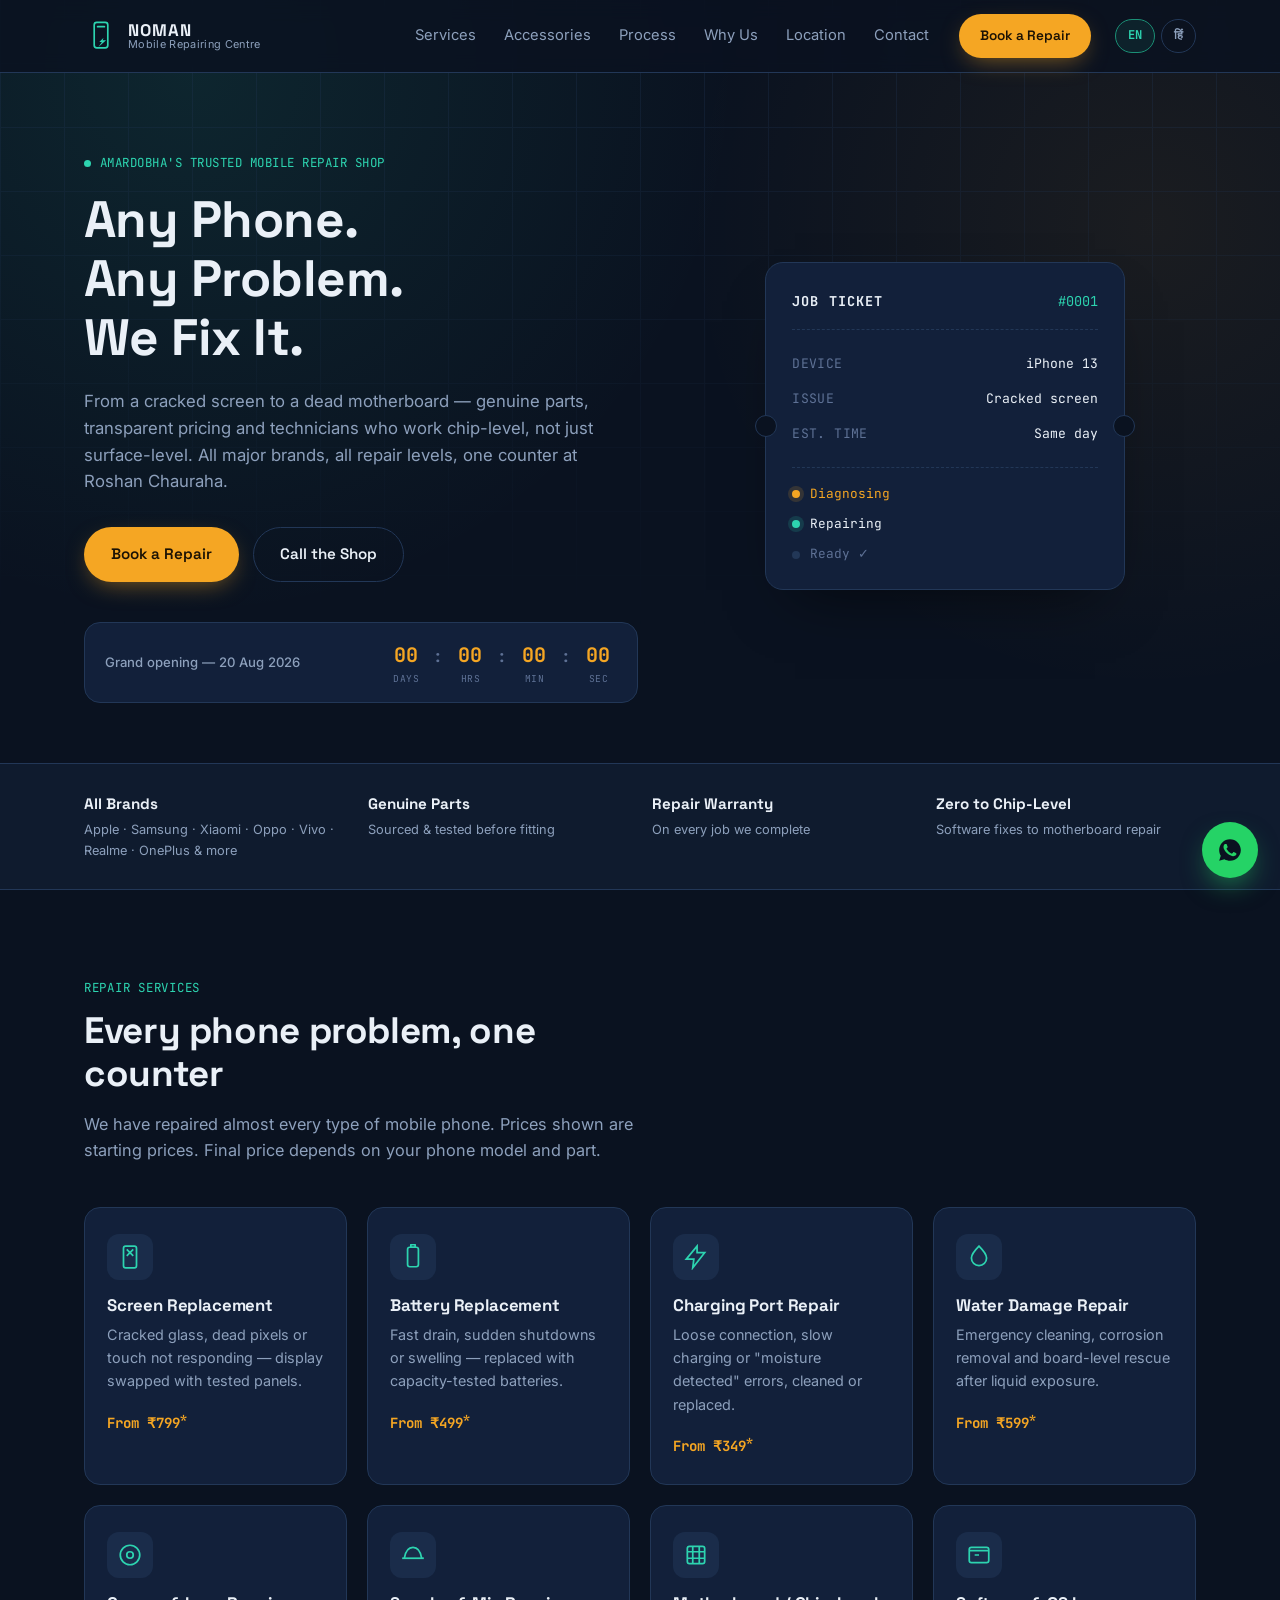
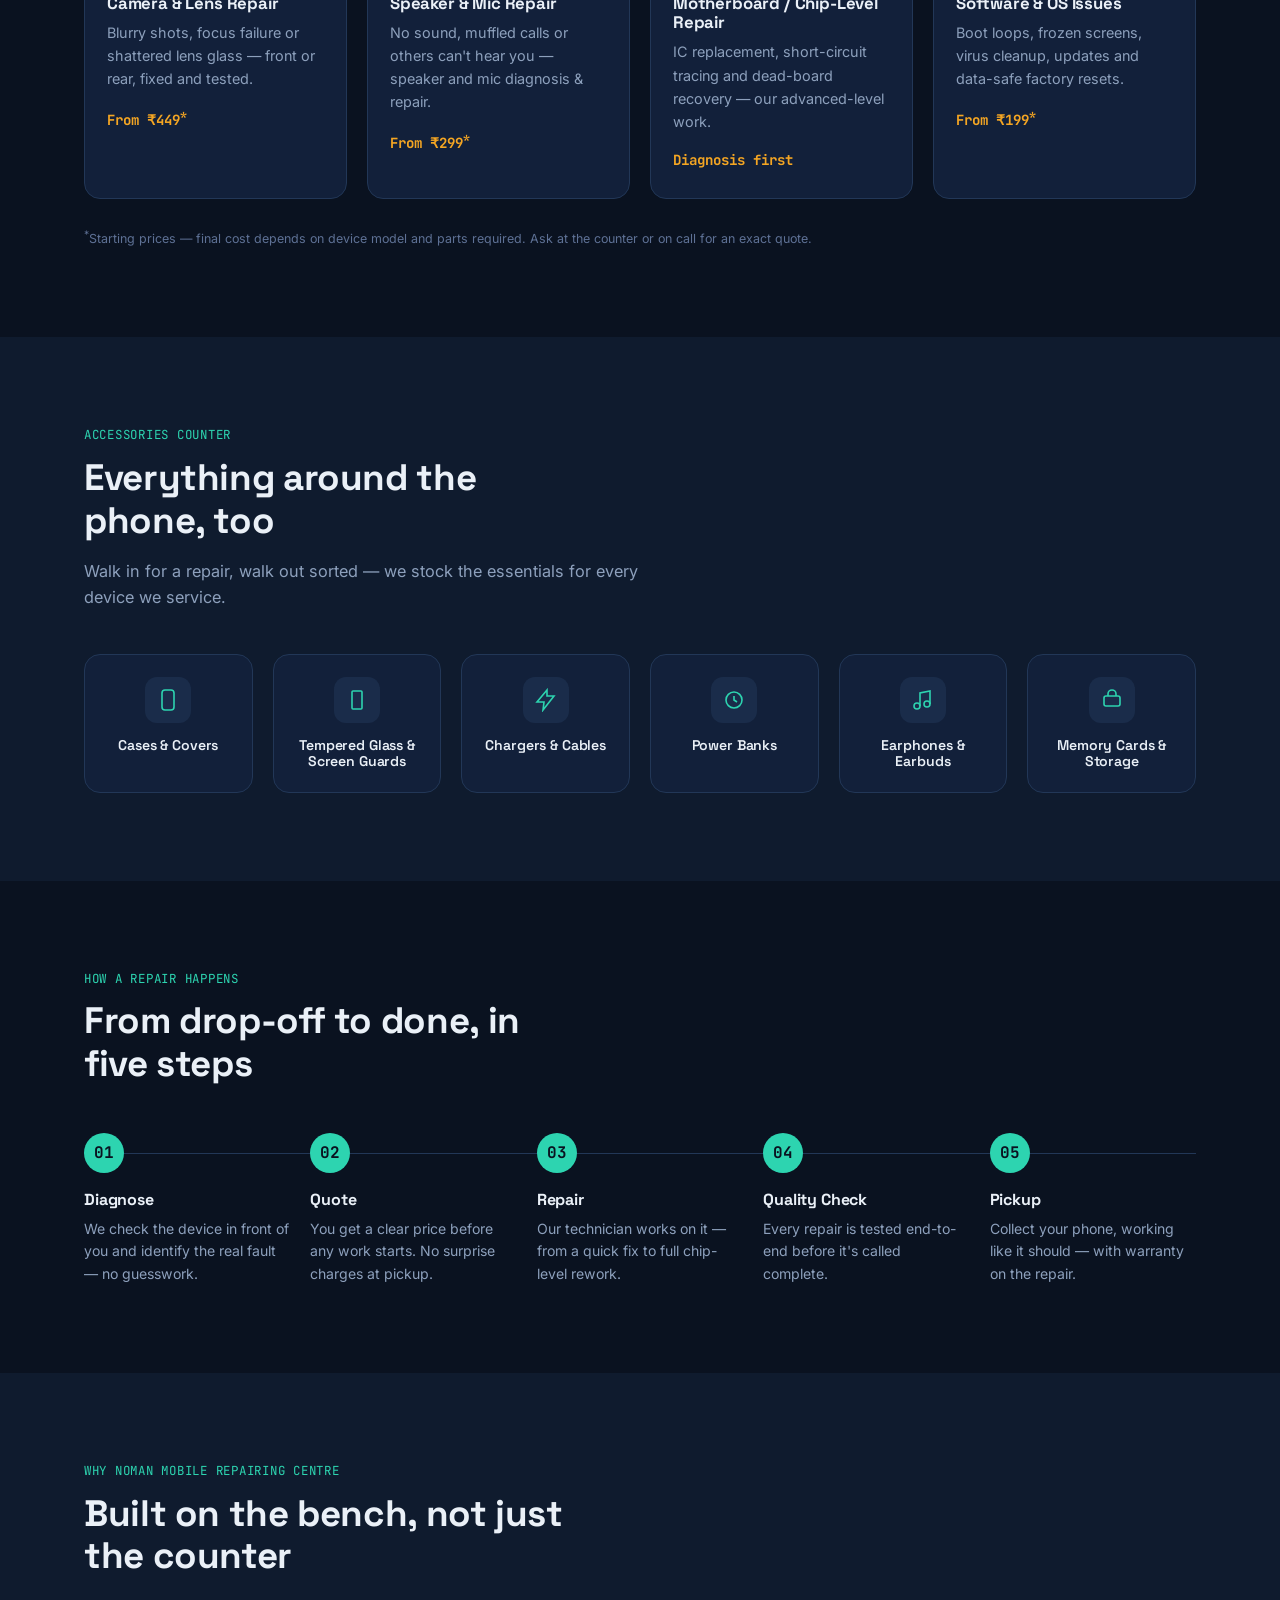
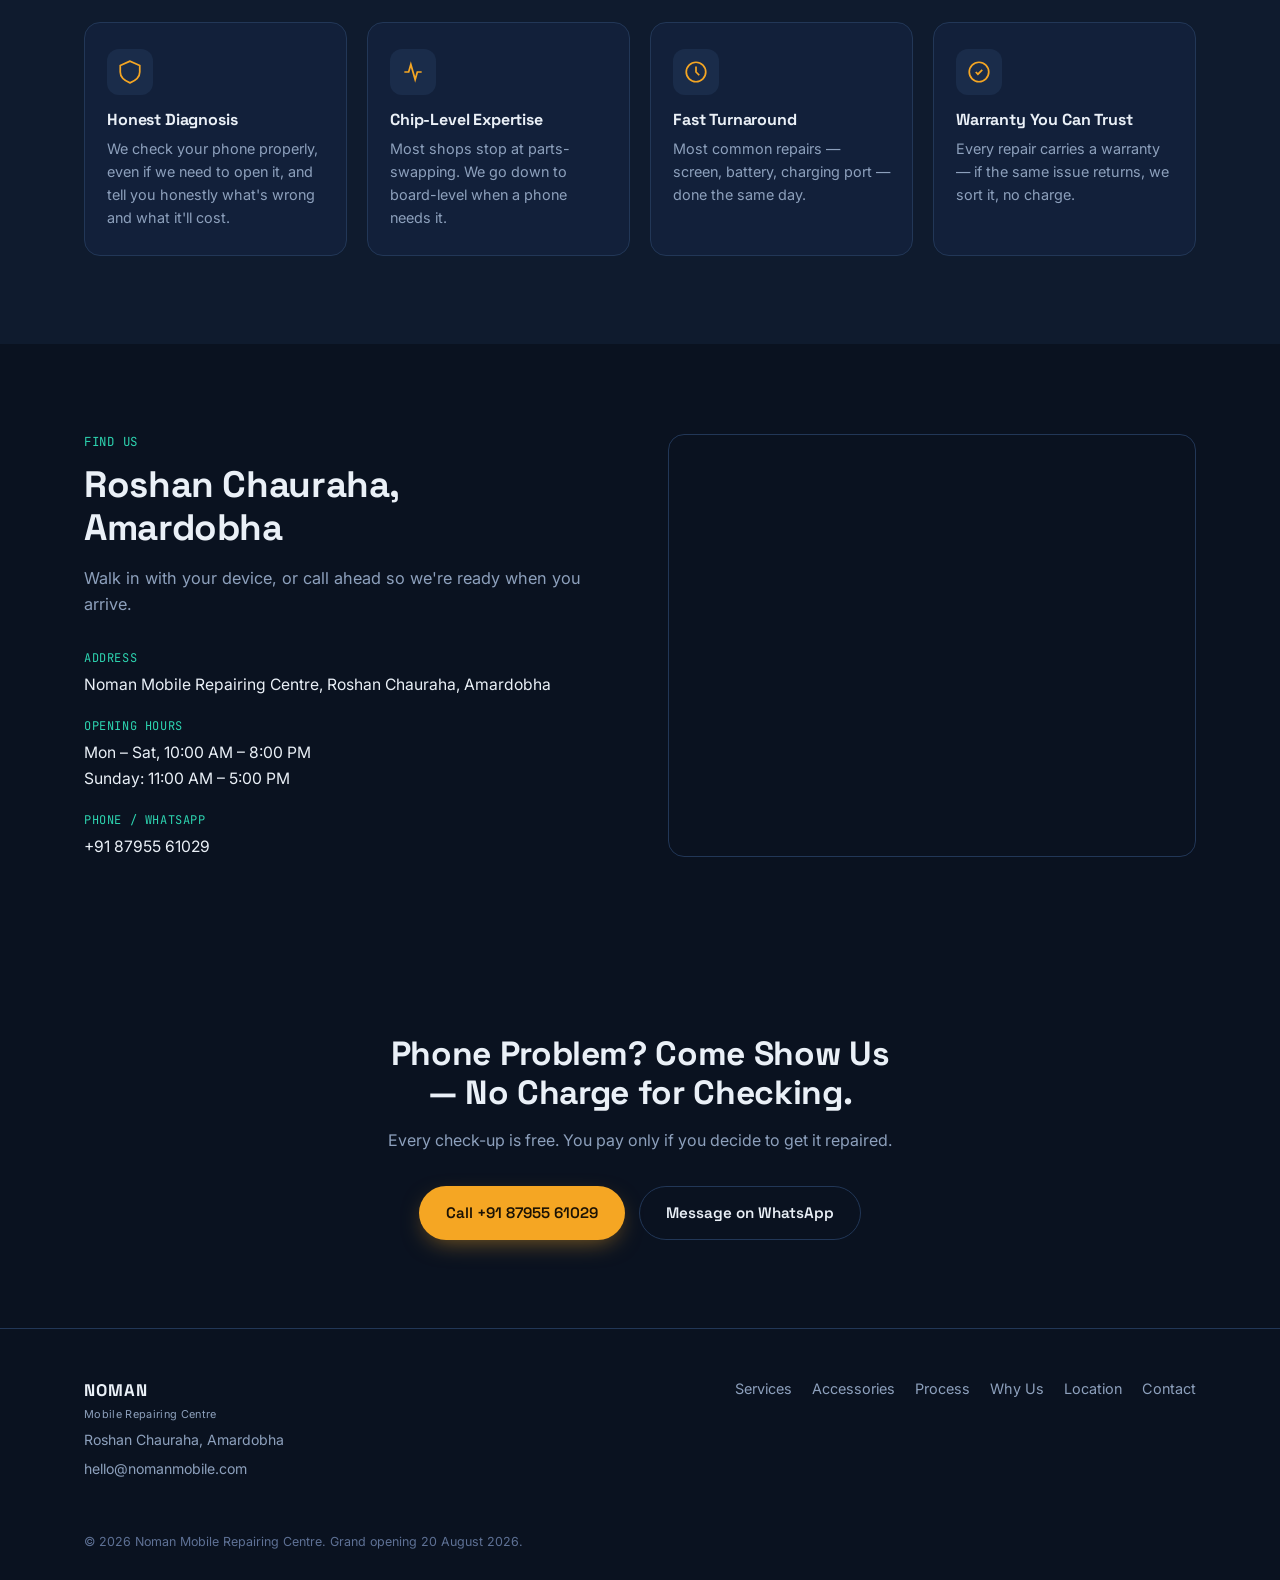
==== index.html @ 5cdd909a "email added" ====
<!DOCTYPE html>
<html lang="en">
<head>
<meta charset="UTF-8">
<meta name="viewport" content="width=device-width, initial-scale=1.0">
<title>Noman Mobile Repairing Centre — Roshan Chauraha, Amardobha</title>
<meta name="description" content="Noman Mobile Repairing Centre — genuine screen, battery, charging port &amp; chip-level phone repair, plus mobile accessories at Roshan Chauraha, Amardobha.">
<link rel="icon" href="data:image/svg+xml,<svg xmlns=%22http://www.w3.org/2000/svg%22 viewBox=%220 0 100 100%22><rect width=%22100%22 height=%22100%22 rx=%2222%22 fill=%22%230A1220%22/><text x=%2250%25%22 y=%2258%25%22 font-size=%2250%22 fill=%22%232DD4B0%22 text-anchor=%22middle%22 font-family=%22monospace%22>N</text></svg>">
<link rel="preconnect" href="https://fonts.googleapis.com">
<link rel="preconnect" href="https://fonts.gstatic.com" crossorigin>
<link href="https://fonts.googleapis.com/css2?family=Space+Grotesk:wght@500;600;700&family=Inter:wght@400;500;600;700&family=JetBrains+Mono:wght@400;500;700&display=swap" rel="stylesheet">
<link rel="stylesheet" href="style.css">
<link rel="alternate" hreflang="en" href="https://www.nomanmobile.com/">
<link rel="alternate" hreflang="hi" href="https://hi.nomanmobile.com/">
</head>
<body>

<!-- decorative circuit background -->
<div class="circuit-bg" aria-hidden="true"></div>

<!-- ============ HEADER ============ -->
<header class="site-header" id="top">
  <div class="wrap header-wrap">
    <a href="#top" class="brand">
      <span class="brand-mark" aria-hidden="true">
        <svg viewBox="0 0 40 40" width="34" height="34">
          <rect x="12" y="4" width="16" height="30" rx="3" fill="none" stroke="currentColor" stroke-width="2"/>
          <line x1="16" y1="9" x2="24" y2="9" stroke="currentColor" stroke-width="2" stroke-linecap="round"/>
          <path d="M23 22 L18 27 L21 27 L17 33 L26 25 L22 25 Z" fill="currentColor"/>
        </svg>
      </span>
      <span class="brand-text">
        <span class="brand-name">NOMAN</span>
        <span class="brand-sub">Mobile Repairing Centre</span>
      </span>
    </a>

    <div class="nav-panel" id="main-nav">
      <nav class="main-nav">
        <a href="#services">Services</a>
        <a href="#accessories">Accessories</a>
        <a href="#process">Process</a>
        <a href="#why-us">Why Us</a>
        <a href="#location">Location</a>
        <a href="#contact">Contact</a>
      </nav>

      <a href="#contact" class="btn btn-primary btn-sm nav-cta">Book a Repair</a>
      <div class="lang-group">
        <a href="https://www.nomanmobile.com/" class="lang-chip is-current" aria-label="View in English">EN</a>
        <a href="https://hi.nomanmobile.com/" class="lang-chip" aria-label="हिन्दी में देखें">हिं</a>
      </div>
    </div>

    <button class="menu-toggle" id="menuToggle" aria-label="Toggle menu" aria-expanded="false" aria-controls="main-nav">
      <span></span><span></span><span></span>
    </button>
  </div>
</header>

<main>
  <!-- ============ HERO ============ -->
  <section class="hero">
    <div class="wrap hero-wrap">
      <div class="hero-copy">
        <p class="eyebrow"><span class="dot-pulse" aria-hidden="true"></span>Amardobha's Trusted Mobile Repair Shop</p>
        <h1>Any Phone.<br>  Any Problem.<br> We Fix It.</h1>
        <p class="hero-sub">From a cracked screen to a dead motherboard — genuine parts, transparent pricing and technicians who work chip-level, not just surface-level. All major brands, all repair levels, one counter at Roshan Chauraha.</p>

        <div class="hero-actions">
          <a href="#contact" class="btn btn-primary">Book a Repair</a>
          <a href="tel:+910000000000" class="btn btn-outline">Call the Shop</a>
        </div>

        <div class="opening-strip" aria-label="Grand opening countdown">
          <span class="opening-label">Grand opening — 20 Aug 2026</span>
          <div class="countdown" id="countdown">
            <div class="cd-unit"><span class="cd-num" id="cd-days">00</span><span class="cd-label">days</span></div>
            <div class="cd-sep">:</div>
            <div class="cd-unit"><span class="cd-num" id="cd-hours">00</span><span class="cd-label">hrs</span></div>
            <div class="cd-sep">:</div>
            <div class="cd-unit"><span class="cd-num" id="cd-mins">00</span><span class="cd-label">min</span></div>
            <div class="cd-sep">:</div>
            <div class="cd-unit"><span class="cd-num" id="cd-secs">00</span><span class="cd-label">sec</span></div>
          </div>
        </div>
      </div>

      <div class="hero-visual">
        <div class="ticket" id="ticket">
          <div class="ticket-hole ticket-hole--l" aria-hidden="true"></div>
          <div class="ticket-hole ticket-hole--r" aria-hidden="true"></div>
          <div class="ticket-top">
            <span class="ticket-title">JOB TICKET</span>
            <span class="ticket-id">#0001</span>
          </div>
          <div class="ticket-rule" aria-hidden="true"></div>
          <div class="ticket-row">
            <span class="ticket-key">DEVICE</span>
            <span class="ticket-val" id="ticket-device">iPhone 13</span>
          </div>
          <div class="ticket-row">
            <span class="ticket-key">ISSUE</span>
            <span class="ticket-val" id="ticket-issue">Cracked screen</span>
          </div>
          <div class="ticket-row">
            <span class="ticket-key">EST. TIME</span>
            <span class="ticket-val">Same day</span>
          </div>
          <div class="ticket-rule" aria-hidden="true"></div>
          <div class="ticket-status" id="ticket-status">
            <div class="status-step is-active" data-step="0"><span class="status-dot"></span>Diagnosing</div>
            <div class="status-step" data-step="1"><span class="status-dot"></span>Repairing</div>
            <div class="status-step" data-step="2"><span class="status-dot"></span>Ready ✓</div>
          </div>
        </div>
      </div>
    </div>
  </section>

  <!-- ============ TRUST STRIP ============ -->
  <section class="trust-strip">
    <div class="wrap trust-wrap">
      <div class="trust-item"><strong>All Brands</strong><span>Apple · Samsung · Xiaomi · Oppo · Vivo · Realme · OnePlus &amp; more</span></div>
      <div class="trust-item"><strong>Genuine Parts</strong><span>Sourced &amp; tested before fitting</span></div>
      <div class="trust-item"><strong>Repair Warranty</strong><span>On every job we complete</span></div>
      <div class="trust-item"><strong>Zero to Chip-Level</strong><span>Software fixes to motherboard repair</span></div>
    </div>
  </section>

  <!-- ============ SERVICES ============ -->
  <section class="section" id="services">
    <div class="wrap">
      <p class="section-eyebrow">Repair services</p>
      <h2 class="section-title">Every phone problem, one counter</h2>
      <p class="section-lead">We have repaired almost every type of mobile phone. Prices shown are starting prices. Final price depends on your phone model and part.</p>

      <div class="grid services-grid">

        <article class="card service-card">
          <div class="card-icon" aria-hidden="true">
            <svg viewBox="0 0 24 24" width="26" height="26" fill="none" stroke="currentColor" stroke-width="1.6"><rect x="6" y="2" width="12" height="20" rx="2"/><path d="M9 5l6 6M9 11l6-6"/></svg>
          </div>
          <h3>Screen Replacement</h3>
          <p>Cracked glass, dead pixels or touch not responding — display swapped with tested panels.</p>
          <span class="price">From ₹799<sup>*</sup></span>
        </article>

        <article class="card service-card">
          <div class="card-icon" aria-hidden="true">
            <svg viewBox="0 0 24 24" width="26" height="26" fill="none" stroke="currentColor" stroke-width="1.6"><rect x="7" y="3" width="10" height="18" rx="2"/><rect x="10" y="0.5" width="4" height="2.5" rx="0.5"/></svg>
          </div>
          <h3>Battery Replacement</h3>
          <p>Fast drain, sudden shutdowns or swelling — replaced with capacity-tested batteries.</p>
          <span class="price">From ₹499<sup>*</sup></span>
        </article>

        <article class="card service-card">
          <div class="card-icon" aria-hidden="true">
            <svg viewBox="0 0 24 24" width="26" height="26" fill="none" stroke="currentColor" stroke-width="1.6"><path d="M13 2 3 14h7l-1 8 11-14h-7z"/></svg>
          </div>
          <h3>Charging Port Repair</h3>
          <p>Loose connection, slow charging or "moisture detected" errors, cleaned or replaced.</p>
          <span class="price">From ₹349<sup>*</sup></span>
        </article>

        <article class="card service-card">
          <div class="card-icon" aria-hidden="true">
            <svg viewBox="0 0 24 24" width="26" height="26" fill="none" stroke="currentColor" stroke-width="1.6"><path d="M12 2c-4 4-7 7.5-7 11a7 7 0 0 0 14 0c0-3.5-3-7-7-11z"/></svg>
          </div>
          <h3>Water Damage Repair</h3>
          <p>Emergency cleaning, corrosion removal and board-level rescue after liquid exposure.</p>
          <span class="price">From ₹599<sup>*</sup></span>
        </article>

        <article class="card service-card">
          <div class="card-icon" aria-hidden="true">
            <svg viewBox="0 0 24 24" width="26" height="26" fill="none" stroke="currentColor" stroke-width="1.6"><circle cx="12" cy="12" r="9"/><circle cx="12" cy="12" r="3"/></svg>
          </div>
          <h3>Camera &amp; Lens Repair</h3>
          <p>Blurry shots, focus failure or shattered lens glass — front or rear, fixed and tested.</p>
          <span class="price">From ₹449<sup>*</sup></span>
        </article>

        <article class="card service-card">
          <div class="card-icon" aria-hidden="true">
            <svg viewBox="0 0 24 24" width="26" height="26" fill="none" stroke="currentColor" stroke-width="1.6"><path d="M4 15c1-6 3-10 8-10s7 4 8 10"/><path d="M2 15h20"/></svg>
          </div>
          <h3>Speaker &amp; Mic Repair</h3>
          <p>No sound, muffled calls or others can't hear you — speaker and mic diagnosis &amp; repair.</p>
          <span class="price">From ₹299<sup>*</sup></span>
        </article>

        <article class="card service-card">
          <div class="card-icon" aria-hidden="true">
            <svg viewBox="0 0 24 24" width="26" height="26" fill="none" stroke="currentColor" stroke-width="1.6"><rect x="4" y="4" width="16" height="16" rx="2"/><path d="M9 4v16M15 4v16M4 9h16M4 15h16"/></svg>
          </div>
          <h3>Motherboard / Chip-Level Repair</h3>
          <p>IC replacement, short-circuit tracing and dead-board recovery — our advanced-level work.</p>
          <span class="price">Diagnosis first</span>
        </article>

        <article class="card service-card">
          <div class="card-icon" aria-hidden="true">
            <svg viewBox="0 0 24 24" width="26" height="26" fill="none" stroke="currentColor" stroke-width="1.6"><rect x="3" y="5" width="18" height="14" rx="2"/><path d="M3 8h18M8 12h4"/></svg>
          </div>
          <h3>Software &amp; OS Issues</h3>
          <p>Boot loops, frozen screens, virus cleanup, updates and data-safe factory resets.</p>
          <span class="price">From ₹199<sup>*</sup></span>
        </article>

      </div>
      <p class="fine-print"><sup>*</sup>Starting prices — final cost depends on device model and parts required. Ask at the counter or on call for an exact quote.</p>
    </div>
  </section>

  <!-- ============ ACCESSORIES ============ -->
  <section class="section section-alt" id="accessories">
    <div class="wrap">
      <p class="section-eyebrow">Accessories counter</p>
      <h2 class="section-title">Everything around the phone, too</h2>
      <p class="section-lead">Walk in for a repair, walk out sorted — we stock the essentials for every device we service.</p>

      <div class="grid accessories-grid">
        <article class="acc-card">
          <div class="card-icon" aria-hidden="true"><svg viewBox="0 0 24 24" width="24" height="24" fill="none" stroke="currentColor" stroke-width="1.6"><rect x="6" y="2" width="12" height="20" rx="3"/></svg></div>
          <h3>Cases &amp; Covers</h3>
        </article>
        <article class="acc-card">
          <div class="card-icon" aria-hidden="true"><svg viewBox="0 0 24 24" width="24" height="24" fill="none" stroke="currentColor" stroke-width="1.6"><rect x="7" y="3" width="10" height="18" rx="1"/></svg></div>
          <h3>Tempered Glass &amp; Screen Guards</h3>
        </article>
        <article class="acc-card">
          <div class="card-icon" aria-hidden="true"><svg viewBox="0 0 24 24" width="24" height="24" fill="none" stroke="currentColor" stroke-width="1.6"><path d="M13 2 3 14h7l-1 8 11-14h-7z"/></svg></div>
          <h3>Chargers &amp; Cables</h3>
        </article>
        <article class="acc-card">
          <div class="card-icon" aria-hidden="true"><svg viewBox="0 0 24 24" width="24" height="24" fill="none" stroke="currentColor" stroke-width="1.6"><circle cx="12" cy="12" r="8"/><path d="M12 8v4l3 2"/></svg></div>
          <h3>Power Banks</h3>
        </article>
        <article class="acc-card">
          <div class="card-icon" aria-hidden="true"><svg viewBox="0 0 24 24" width="24" height="24" fill="none" stroke="currentColor" stroke-width="1.6"><path d="M9 18V5l10-2v13"/><circle cx="6" cy="18" r="3"/><circle cx="16" cy="16" r="3"/></svg></div>
          <h3>Earphones &amp; Earbuds</h3>
        </article>
        <article class="acc-card">
          <div class="card-icon" aria-hidden="true"><svg viewBox="0 0 24 24" width="24" height="24" fill="none" stroke="currentColor" stroke-width="1.6"><rect x="4" y="8" width="16" height="10" rx="2"/><path d="M8 8V6a4 4 0 0 1 8 0v2"/></svg></div>
          <h3>Memory Cards &amp; Storage</h3>
        </article>
      </div>
    </div>
  </section>

  <!-- ============ PROCESS ============ -->
  <section class="section" id="process">
    <div class="wrap">
      <p class="section-eyebrow">How a repair happens</p>
      <h2 class="section-title">From drop-off to done, in five steps</h2>

      <div class="process-rail">
        <div class="process-step">
          <span class="process-num">01</span>
          <h3>Diagnose</h3>
          <p>We check the device in front of you and identify the real fault — no guesswork.</p>
        </div>
        <div class="process-step">
          <span class="process-num">02</span>
          <h3>Quote</h3>
          <p>You get a clear price before any work starts. No surprise charges at pickup.</p>
        </div>
        <div class="process-step">
          <span class="process-num">03</span>
          <h3>Repair</h3>
          <p>Our technician works on it — from a quick fix to full chip-level rework.</p>
        </div>
        <div class="process-step">
          <span class="process-num">04</span>
          <h3>Quality Check</h3>
          <p>Every repair is tested end-to-end before it's called complete.</p>
        </div>
        <div class="process-step">
          <span class="process-num">05</span>
          <h3>Pickup</h3>
          <p>Collect your phone, working like it should — with warranty on the repair.</p>
        </div>
      </div>
    </div>
  </section>

  <!-- ============ WHY US ============ -->
  <section class="section section-alt" id="why-us">
    <div class="wrap">
      <p class="section-eyebrow">Why Noman Mobile Repairing Centre</p>
      <h2 class="section-title">Built on the bench, not just the counter</h2>

      <div class="grid why-grid">
        <div class="why-card">
          <div class="card-icon" aria-hidden="true"><svg viewBox="0 0 24 24" width="26" height="26" fill="none" stroke="currentColor" stroke-width="1.6"><path d="M12 2 3 6v6c0 5 4 8 9 10 5-2 9-5 9-10V6z"/></svg></div>
          <h3>Honest Diagnosis</h3>
          <p>We check your phone properly, even if we need to open it, and tell you honestly what's wrong and what it'll cost.</p>
        </div>
        <div class="why-card">
          <div class="card-icon" aria-hidden="true"><svg viewBox="0 0 24 24" width="26" height="26" fill="none" stroke="currentColor" stroke-width="1.6"><path d="M4 12h4l2-7 4 14 2-7h4"/></svg></div>
          <h3>Chip-Level Expertise</h3>
          <p>Most shops stop at parts-swapping. We go down to board-level when a phone needs it.</p>
        </div>
        <div class="why-card">
          <div class="card-icon" aria-hidden="true"><svg viewBox="0 0 24 24" width="26" height="26" fill="none" stroke="currentColor" stroke-width="1.6"><circle cx="12" cy="12" r="9"/><path d="M12 7v5l3 3"/></svg></div>
          <h3>Fast Turnaround</h3>
          <p>Most common repairs — screen, battery, charging port — done the same day.</p>
        </div>
        <div class="why-card">
          <div class="card-icon" aria-hidden="true"><svg viewBox="0 0 24 24" width="26" height="26" fill="none" stroke="currentColor" stroke-width="1.6"><path d="M9 12l2 2 4-4"/><circle cx="12" cy="12" r="9"/></svg></div>
          <h3>Warranty You Can Trust</h3>
          <p>Every repair carries a warranty — if the same issue returns, we sort it, no charge.</p>
        </div>
      </div>
    </div>
  </section>

  <!-- ============ LOCATION ============ -->
  <section class="section" id="location">
    <div class="wrap location-wrap">
      <div class="location-copy">
        <p class="section-eyebrow">Find us</p>
        <h2 class="section-title">Roshan Chauraha, Amardobha</h2>
        <p class="section-lead">Walk in with your device, or call ahead so we're ready when you arrive.</p>

        <ul class="info-list">
          <li>
            <span class="info-label">Address</span>
            <span class="info-value">Noman Mobile Repairing Centre, Roshan Chauraha, Amardobha</span>
          </li>
          <li>
            <span class="info-label">Opening hours</span>
            <span class="info-value">Mon – Sat, 10:00 AM – 8:00 PM<br>Sunday: 11:00 AM – 5:00 PM</span>
          </li>
          <li>
            <span class="info-label">Phone / WhatsApp</span>
            <span class="info-value">+91 87955 61029</span>
          </li>
        </ul>
      </div>

      <div class="location-map">
        <iframe
          title="Map to Noman Mobile Repairing Centre, Roshan Chauraha, Amardobha"
          src="https://www.google.com/maps?q=Roshan+Chauraha+Amardobha&output=embed"
          loading="lazy"
          referrerpolicy="no-referrer-when-downgrade">
        </iframe>
      </div>
    </div>
  </section>

  <!-- ============ CONTACT / CTA ============ -->
  <section class="section cta-section" id="contact">
    <div class="wrap cta-wrap">
      <h2>Phone Problem? Come Show Us — No Charge for Checking.</h2>
      <p>Every check-up is free. You pay only if you decide to get it repaired.</p>
      <div class="cta-actions">
        <a href="tel:+918795561029" class="btn btn-primary">Call +91 87955 61029</a>
        <a href="https://wa.me/918795561029" target="_blank" rel="noopener" class="btn btn-outline">Message on WhatsApp</a>
      </div>
    </div>
  </section>
</main>

<!-- ============ FOOTER ============ -->
<footer class="site-footer">
  <div class="wrap footer-wrap">
    <div class="footer-brand">
      <span class="brand-name">NOMAN</span>
      <span class="brand-sub">Mobile Repairing Centre</span>
      <p>Roshan Chauraha, Amardobha</p>
      <p><a href="mailto:hello@nomanmobile.com?subject=Repair%20Enquiry%20-%20Noman%20Mobile%20Repairing%20Centre&body=Hi%2C%20I%20have%20this%20problem...">hello@nomanmobile.com</a></p>
    </div>
    <nav class="footer-nav">
      <a href="#services">Services</a>
      <a href="#accessories">Accessories</a>
      <a href="#process">Process</a>
      <a href="#why-us">Why Us</a>
      <a href="#location">Location</a>
      <a href="#contact">Contact</a>
    </nav>
    <p class="footer-copy">© <span id="year"></span> Noman Mobile Repairing Centre. Grand opening 20 August 2026.</p>
  </div>
</footer>

<a href="https://wa.me/918795561029" target="_blank" rel="noopener" class="whatsapp-fab" aria-label="Message on WhatsApp">
  <svg viewBox="0 0 24 24" width="26" height="26" fill="currentColor"><path d="M12 2C6.5 2 2 6.5 2 12c0 1.9.5 3.7 1.5 5.3L2 22l4.9-1.4C8.4 21.5 10.2 22 12 22c5.5 0 10-4.5 10-10S17.5 2 12 2zm5.9 14.2c-.2.7-1.4 1.3-2 1.4-.5.1-1.2.1-1.9-.1-.4-.1-1-.3-1.7-.6-3-1.3-5-4.3-5.1-4.5-.1-.2-1.2-1.6-1.2-3.1 0-1.5.8-2.2 1-2.5.3-.3.6-.3.8-.3h.6c.2 0 .4 0 .6.5.2.5.7 1.8.8 1.9.1.2.1.3 0 .5-.1.2-.2.3-.3.5-.2.2-.3.3-.5.5-.2.2-.3.4-.1.7.2.3.9 1.5 1.9 2.4 1.3 1.2 2.4 1.5 2.7 1.7.3.2.5.1.6-.1.2-.2.7-.8.9-1.1.2-.3.4-.2.6-.1.2.1 1.5.7 1.7.8.2.1.4.2.5.3.1.2.1.9-.1 1.6z"/></svg>
</a>

<script src="script.js"></script>
</body>
</html>
---- style.css ----
/* =========================================================
   NOMAN MOBILE REPAIRING CENTRE — design tokens
   Palette: deep circuit-board ink + teal trace + amber solder accent
   Type: Space Grotesk (display) / Inter (body) / JetBrains Mono (data)
   ========================================================= */
:root{
  --ink:        #0A1220;
  --ink-2:      #0F1B2E;
  --panel:      #12203A;
  --panel-2:    #1A2C4A;
  --line:       #223757;
  --teal:       #2DD4B0;
  --teal-dim:   #1B8F76;
  --amber:      #F5A623;
  --amber-dim:  #C9860F;
  --text:       #EAF0F7;
  --muted:      #8DA0BC;
  --muted-2:    #5E7195;

  --font-display: 'Space Grotesk', 'Segoe UI', sans-serif;
  --font-body:    'Inter', 'Segoe UI', sans-serif;
  --font-mono:    'JetBrains Mono', 'Courier New', monospace;

  --radius-sm: 10px;
  --radius-md: 16px;
  --radius-lg: 24px;
  --wrap: 1160px;
}

*,*::before,*::after{ box-sizing:border-box; }
html{ scroll-behavior:smooth; }
body{
  margin:0;
  background:var(--ink);
  color:var(--text);
  font-family:var(--font-body);
  font-size:16px;
  line-height:1.6;
  -webkit-font-smoothing:antialiased;
  overflow-x:hidden;
}
img{ max-width:100%; display:block; }
a{ color:inherit; text-decoration:none; }
h1,h2,h3{ font-family:var(--font-display); margin:0; line-height:1.15; letter-spacing:-0.01em; }
p{ margin:0; }
ul{ list-style:none; margin:0; padding:0; }
button{ font-family:inherit; }

@media (prefers-reduced-motion: reduce){
  *{ animation-duration:0.001ms !important; animation-iteration-count:1 !important; transition-duration:0.001ms !important; scroll-behavior:auto !important; }
}

:focus-visible{
  outline:2px solid var(--teal);
  outline-offset:3px;
  border-radius:4px;
}

.wrap{
  max-width:var(--wrap);
  margin:0 auto;
  padding:0 24px;
}

/* ---------- decorative circuit background ---------- */
.circuit-bg{
  position:fixed;
  inset:0;
  z-index:-1;
  pointer-events:none;
  background-image:
    radial-gradient(circle at 15% 8%, rgba(45,212,176,0.10), transparent 40%),
    radial-gradient(circle at 90% 25%, rgba(245,166,35,0.07), transparent 35%),
    linear-gradient(var(--ink), var(--ink));
  background-color:var(--ink);
}
.circuit-bg::before{
  content:"";
  position:absolute;
  inset:0;
  opacity:0.35;
  background-image:
    linear-gradient(90deg, var(--line) 1px, transparent 1px),
    linear-gradient(0deg, var(--line) 1px, transparent 1px);
  background-size:64px 64px;
  mask-image:linear-gradient(180deg, black, transparent 70%);
  -webkit-mask-image:linear-gradient(180deg, black, transparent 70%);
}

/* ---------- buttons ---------- */
.btn{
  display:inline-flex;
  align-items:center;
  justify-content:center;
  gap:8px;
  padding:14px 26px;
  border-radius:999px;
  font-family:var(--font-display);
  font-weight:600;
  font-size:0.95rem;
  border:1.5px solid transparent;
  transition:transform 0.15s ease, box-shadow 0.15s ease, background 0.15s ease, border-color .15s ease;
  white-space:nowrap;
}
.btn:hover{ transform:translateY(-2px); }
.btn-primary{
  background:var(--amber);
  color:#1B1204;
  box-shadow:0 8px 24px -8px rgba(245,166,35,0.55);
}
.btn-primary:hover{ background:#ffb437; }
.btn-outline{
  background:transparent;
  border-color:var(--line);
  color:var(--text);
}
.btn-outline:hover{ border-color:var(--teal); color:var(--teal); }
.btn-sm{ padding:10px 20px; font-size:0.85rem; }

/* ---------- header ---------- */
.site-header{
  position:sticky;
  top:0;
  z-index:50;
  background:rgba(10,18,32,0.82);
  backdrop-filter:blur(10px);
  border-bottom:1px solid var(--line);
}
.header-wrap{
  display:flex;
  align-items:center;
  gap:24px;
  padding-top:14px;
  padding-bottom:14px;
}
.brand{ display:flex; align-items:center; gap:10px; margin-right:auto; }
.brand-mark{ color:var(--teal); display:flex; }
.brand-text{ display:flex; flex-direction:column; line-height:1.1; }
.brand-name{ font-family:var(--font-display); font-weight:700; letter-spacing:0.06em; font-size:1.05rem; }
.brand-sub{ font-size:0.68rem; color:var(--muted); letter-spacing:0.03em; }

.nav-panel{ display:contents; }

.main-nav{ display:flex; gap:28px; }
.main-nav a{
  font-size:0.92rem;
  color:var(--muted);
  transition:color 0.15s ease;
  position:relative;
}
.main-nav a:hover{ color:var(--text); }

.nav-cta{ margin-left:6px; }

.lang-group{ display:flex; align-items:center; gap:6px; }
.lang-chip{
  display:inline-flex;
  align-items:center;
  justify-content:center;
  height:34px;
  padding:0 12px;
  border-radius:999px;
  border:1.5px solid var(--line);
  font-family:var(--font-mono);
  font-size:0.76rem;
  font-weight:700;
  color:var(--muted);
  transition:border-color 0.15s ease, color 0.15s ease;
  white-space:nowrap;
}
.lang-chip:hover{ border-color:var(--teal); color:var(--text); }
.lang-chip.is-current{
  color:var(--teal);
  border-color:var(--teal-dim);
  background:rgba(45,212,176,0.08);
}

/* Hindi page: swap in a Devanagari-friendly stack everywhere fonts are referenced */
html[lang="hi"]{
  --font-body:    'Noto Sans Devanagari', 'Inter', sans-serif;
  --font-display: 'Noto Sans Devanagari', 'Space Grotesk', sans-serif;
  --font-mono:    'Noto Sans Devanagari', 'JetBrains Mono', monospace;
}

/* Urdu page: Nastaliq needs a distinct stack and more vertical breathing room */
html[lang="ur"]{
  --font-body:    'Noto Nastaliq Urdu', 'Noto Sans Arabic', serif;
  --font-display: 'Noto Nastaliq Urdu', 'Noto Sans Arabic', serif;
  --font-mono:    'Noto Nastaliq Urdu', 'Noto Sans Arabic', monospace;
}
html[lang="ur"] body{ line-height:2.15; }
html[lang="ur"] h1,
html[lang="ur"] h2,
html[lang="ur"] h3{ line-height:2; }
html[lang="ur"] .eyebrow,
html[lang="ur"] .section-eyebrow,
html[lang="ur"] .ticket,
html[lang="ur"] .btn,
html[lang="ur"] .cd-label,
html[lang="ur"] .info-label{ line-height:1.9; }

/* RTL layout fixes — logical-property patches for the few physical values in the sheet */
html[dir="rtl"] .brand{ margin-right:0; margin-left:auto; }
html[dir="rtl"] .whatsapp-fab{ right:auto; left:22px; }
html[dir="rtl"] .cd-sep{ transform:translateY(-4px); }

.menu-toggle{
  display:none;
  flex-direction:column;
  justify-content:center;
  gap:5px;
  width:38px;
  height:38px;
  background:transparent;
  border:1px solid var(--line);
  border-radius:8px;
  cursor:pointer;
}
.menu-toggle span{
  height:2px; width:18px; background:var(--text); margin:0 auto; border-radius:2px;
  transition:transform 0.28s ease, opacity 0.2s ease;
}
.site-header.is-open .menu-toggle span:nth-child(1){ transform:translateY(7px) rotate(45deg); }
.site-header.is-open .menu-toggle span:nth-child(2){ opacity:0; }
.site-header.is-open .menu-toggle span:nth-child(3){ transform:translateY(-7px) rotate(-45deg); }

/* ---------- hero ---------- */
.hero{ padding:76px 0 60px; }
.hero-wrap{
  display:grid;
  grid-template-columns:1.05fr 0.95fr;
  gap:56px;
  align-items:center;
}
.eyebrow{
  display:inline-flex;
  align-items:center;
  gap:9px;
  font-family:var(--font-mono);
  font-size:0.78rem;
  letter-spacing:0.04em;
  color:var(--teal);
  text-transform:uppercase;
  margin-bottom:18px;
}
.dot-pulse{
  width:7px; height:7px; border-radius:50%;
  background:var(--teal);
  box-shadow:0 0 0 0 rgba(45,212,176,0.6);
  animation:pulse 2s infinite;
}
@keyframes pulse{
  0%{ box-shadow:0 0 0 0 rgba(45,212,176,0.55); }
  70%{ box-shadow:0 0 0 8px rgba(45,212,176,0); }
  100%{ box-shadow:0 0 0 0 rgba(45,212,176,0); }
}
.hero h1{
  font-size:clamp(2.1rem, 4.2vw, 3.2rem);
  font-weight:700;
}
.hero-sub{
  margin-top:20px;
  color:var(--muted);
  font-size:1.05rem;
  max-width:52ch;
}
.hero-actions{
  display:flex;
  gap:14px;
  margin-top:32px;
  flex-wrap:wrap;
}

.opening-strip{
  margin-top:40px;
  padding:16px 20px;
  background:var(--panel);
  border:1px solid var(--line);
  border-radius:var(--radius-md);
  display:flex;
  align-items:center;
  justify-content:space-between;
  gap:16px;
  flex-wrap:wrap;
}
.opening-label{
  font-size:0.82rem;
  color:var(--muted);
  font-weight:500;
}
.countdown{ display:flex; align-items:center; gap:8px; font-family:var(--font-mono); }
.cd-unit{ display:flex; flex-direction:column; align-items:center; min-width:38px; }
.cd-num{ font-size:1.25rem; font-weight:700; color:var(--amber); }
.cd-label{ font-size:0.6rem; color:var(--muted-2); text-transform:uppercase; letter-spacing:0.05em; }
.cd-sep{ color:var(--muted-2); font-weight:700; transform:translateY(-6px); }

/* ---------- signature: diagnostic job ticket ---------- */
.hero-visual{ display:flex; justify-content:center; }
.ticket{
  position:relative;
  width:100%;
  max-width:360px;
  background:var(--panel);
  border:1px solid var(--line);
  border-radius:18px;
  padding:28px 26px 24px;
  box-shadow:0 30px 60px -30px rgba(0,0,0,0.6);
  font-family:var(--font-mono);
}
.ticket-hole{
  position:absolute;
  top:50%;
  width:22px; height:22px;
  background:var(--ink);
  border:1px solid var(--line);
  border-radius:50%;
  transform:translateY(-50%);
}
.ticket-hole--l{ left:-11px; }
.ticket-hole--r{ right:-11px; }
.ticket-top{
  display:flex;
  justify-content:space-between;
  align-items:baseline;
}
.ticket-title{ font-weight:700; letter-spacing:0.08em; font-size:0.85rem; color:var(--text); }
.ticket-id{ color:var(--teal); font-size:0.85rem; }
.ticket-rule{
  border:none;
  border-top:1.5px dashed var(--line);
  margin:16px 0;
}
.ticket-row{
  display:flex;
  justify-content:space-between;
  gap:12px;
  font-size:0.82rem;
  padding:7px 0;
}
.ticket-key{ color:var(--muted-2); letter-spacing:0.03em; }
.ticket-val{ color:var(--text); text-align:right; }
.ticket-status{ display:flex; flex-direction:column; gap:10px; margin-top:4px; }
.status-step{
  display:flex; align-items:center; gap:10px;
  font-size:0.8rem; color:var(--muted-2);
  transition:color 0.2s ease;
}
.status-dot{
  width:8px; height:8px; border-radius:50%;
  background:var(--line);
  transition:background 0.2s ease, box-shadow 0.2s ease;
}
.status-step.is-active{ color:var(--text); }
.status-step.is-active .status-dot{ background:var(--teal); box-shadow:0 0 0 4px rgba(45,212,176,0.15); }
.status-step.is-done{ color:var(--amber); }
.status-step.is-done .status-dot{ background:var(--amber); box-shadow:0 0 0 4px rgba(245,166,35,0.15); }

/* ---------- trust strip ---------- */
.trust-strip{
  border-top:1px solid var(--line);
  border-bottom:1px solid var(--line);
  background:var(--ink-2);
}
.trust-wrap{
  display:grid;
  grid-template-columns:repeat(4,1fr);
  gap:24px;
  padding:28px 24px;
}
.trust-item{ display:flex; flex-direction:column; gap:4px; }
.trust-item strong{ font-family:var(--font-display); font-size:0.95rem; }
.trust-item span{ font-size:0.8rem; color:var(--muted); }

/* ---------- sections ---------- */
.section{ padding:88px 0; }
.section-alt{ background:var(--ink-2); }
.section-eyebrow{
  font-family:var(--font-mono);
  color:var(--teal);
  text-transform:uppercase;
  font-size:0.78rem;
  letter-spacing:0.06em;
  margin:0 0 12px;
}
.section-title{
  font-size:clamp(1.6rem, 3vw, 2.3rem);
  font-weight:700;
  max-width:20ch;
}
.section-lead{
  margin-top:16px;
  color:var(--muted);
  max-width:60ch;
  font-size:1.02rem;
}

.grid{ display:grid; gap:20px; }

/* services */
.services-grid{
  grid-template-columns:repeat(4, 1fr);
  margin-top:44px;
}
.card{
  background:var(--panel);
  border:1px solid var(--line);
  border-radius:var(--radius-md);
  padding:26px 22px;
  transition:border-color 0.2s ease, transform 0.2s ease;
}
.card:hover{ border-color:var(--teal-dim); transform:translateY(-4px); }
.card-icon{
  width:46px; height:46px;
  border-radius:12px;
  background:var(--panel-2);
  color:var(--teal);
  display:flex; align-items:center; justify-content:center;
  margin-bottom:16px;
}
.service-card h3{ font-size:1.05rem; margin-bottom:8px; }
.service-card p{ color:var(--muted); font-size:0.9rem; }
.price{
  display:inline-block;
  margin-top:16px;
  font-family:var(--font-mono);
  color:var(--amber);
  font-size:0.88rem;
  font-weight:700;
}
.fine-print{ margin-top:28px; color:var(--muted-2); font-size:0.78rem; }

/* accessories */
.accessories-grid{
  grid-template-columns:repeat(6, 1fr);
  margin-top:44px;
}
.acc-card{
  background:var(--panel);
  border:1px solid var(--line);
  border-radius:var(--radius-md);
  padding:22px 16px;
  text-align:center;
  transition:border-color 0.2s ease, transform 0.2s ease;
}
.acc-card:hover{ border-color:var(--teal-dim); transform:translateY(-4px); }
.acc-card .card-icon{ margin:0 auto 14px; }
.acc-card h3{ font-size:0.88rem; font-weight:600; }

/* process rail */
.process-rail{
  margin-top:48px;
  display:grid;
  grid-template-columns:repeat(5,1fr);
  gap:20px;
  position:relative;
}
.process-rail::before{
  content:"";
  position:absolute;
  top:20px; left:0; right:0;
  height:1px;
  background:var(--line);
  z-index:0;
}
.process-step{ position:relative; z-index:1; }
.process-num{
  display:block;
  font-family:var(--font-mono);
  color:var(--ink);
  background:var(--teal);
  width:40px; height:40px;
  border-radius:50%;
  display:flex; align-items:center; justify-content:center;
  font-weight:700;
  margin-bottom:18px;
}
.process-step h3{ font-size:1rem; margin-bottom:8px; }
.process-step p{ color:var(--muted); font-size:0.88rem; }

/* why us */
.why-grid{ grid-template-columns:repeat(4,1fr); margin-top:44px; }
.why-card{
  background:var(--panel);
  border:1px solid var(--line);
  border-radius:var(--radius-md);
  padding:26px 22px;
}
.why-card .card-icon{ color:var(--amber); }
.why-card h3{ font-size:1rem; margin-bottom:8px; }
.why-card p{ color:var(--muted); font-size:0.9rem; }

/* location */
.location-wrap{
  display:grid;
  grid-template-columns:1fr 1fr;
  gap:56px;
  align-items:center;
}
.info-list{ margin-top:32px; display:flex; flex-direction:column; gap:20px; }
.info-list li{ display:flex; flex-direction:column; gap:4px; }
.info-label{ font-family:var(--font-mono); font-size:0.75rem; color:var(--teal); text-transform:uppercase; letter-spacing:0.05em; }
.info-value{ color:var(--text); font-size:0.98rem; }
.info-value em{ color:var(--muted-2); font-style:italic; font-size:0.85rem; }
.location-map{
  border-radius:var(--radius-md);
  overflow:hidden;
  border:1px solid var(--line);
  aspect-ratio:4/3.2;
}
.location-map iframe{ width:100%; height:100%; border:0; filter:grayscale(0.2) contrast(1.05); }

/* cta */
.cta-section{ text-align:center; }
.cta-wrap h2{ font-size:clamp(1.5rem, 3vw, 2.1rem); max-width:24ch; margin:0 auto; }
.cta-wrap p{ margin-top:16px; color:var(--muted); }
.cta-actions{ margin-top:32px; display:flex; gap:14px; justify-content:center; flex-wrap:wrap; }

/* footer */
.site-footer{ border-top:1px solid var(--line); padding:48px 0 28px; }
.footer-wrap{ display:flex; flex-wrap:wrap; justify-content:space-between; gap:28px; }
.footer-brand p{ margin-top:6px; color:var(--muted); font-size:0.88rem; }
.footer-brand .brand-name{ display:block; }
.footer-brand .brand-sub{ display:block; margin-top:2px; }
.footer-nav{ display:flex; gap:20px; flex-wrap:wrap; align-content:flex-start; }
.footer-nav a{ color:var(--muted); font-size:0.9rem; }
.footer-nav a:hover{ color:var(--teal); }
.footer-copy{ width:100%; margin-top:24px; color:var(--muted-2); font-size:0.78rem; }

/* whatsapp fab */
.whatsapp-fab{
  position:fixed;
  bottom:22px; right:22px;
  width:56px; height:56px;
  border-radius:50%;
  background:#25D366;
  color:#0A1220;
  display:flex; align-items:center; justify-content:center;
  box-shadow:0 12px 28px -8px rgba(37,211,102,0.6);
  z-index:40;
  transition:transform 0.15s ease;
}
.whatsapp-fab:hover{ transform:translateY(-3px) scale(1.05); }

/* =========================================================
   RESPONSIVE
   ========================================================= */
@media (max-width: 980px){
  .services-grid{ grid-template-columns:repeat(2,1fr); }
  .accessories-grid{ grid-template-columns:repeat(3,1fr); }
  .why-grid{ grid-template-columns:repeat(2,1fr); }
  .process-rail{ grid-template-columns:repeat(3,1fr); row-gap:36px; }
  .process-rail::before{ display:none; }
  .trust-wrap{ grid-template-columns:repeat(2,1fr); }
}

@media (max-width: 860px){
  .hero-wrap{ grid-template-columns:1fr; }
  .hero-visual{ order:-1; margin-bottom:8px; }
  .ticket{ max-width:420px; }
  .location-wrap{ grid-template-columns:1fr; }
}

@media (max-width: 720px){
  .header-wrap{ flex-wrap:wrap; }
  .brand{ order:0; }
  .menu-toggle{ display:flex; order:1; }

  .nav-panel{
    order:2;
    flex-basis:100%;
    width:100%;
    display:flex;
    flex-direction:column;
    align-items:stretch;
    gap:16px;
    max-height:0;
    opacity:0;
    overflow:hidden;
    transform:translateY(-6px);
    margin-top:0;
    transition:max-height 0.35s ease, opacity 0.25s ease, transform 0.3s ease, margin-top 0.3s ease;
  }
  .main-nav{ flex-direction:column; gap:4px; }
  .main-nav a{ padding:10px 2px; border-bottom:1px solid var(--line); }
  .main-nav a:last-child{ border-bottom:none; }
  .nav-panel .nav-cta{ width:100%; }
  .nav-panel .lang-group{ padding-top:14px; border-top:1px solid var(--line); }

  .site-header.is-open .nav-panel{
    max-height:640px;
    opacity:1;
    transform:translateY(0);
    margin-top:18px;
    padding-bottom:22px;
  }

  .hero{ padding:48px 0 40px; }
  .hero h1{ font-size:2rem; }
  .opening-strip{ flex-direction:column; align-items:flex-start; }
  .section{ padding:64px 0; }
  .accessories-grid{ grid-template-columns:repeat(2,1fr); }
  .process-rail{ grid-template-columns:repeat(2,1fr); }
  .trust-wrap{ grid-template-columns:1fr 1fr; }
}

@media (max-width: 480px){
  .wrap{ padding:0 18px; }
  .services-grid{ grid-template-columns:1fr; }
  .why-grid{ grid-template-columns:1fr; }
  .accessories-grid{ grid-template-columns:repeat(2,1fr); }
  .trust-wrap{ grid-template-columns:1fr; }
  .cd-unit{ min-width:32px; }
  .cd-num{ font-size:1.05rem; }
  .ticket{ padding:24px 20px 20px; }
  .footer-wrap{ flex-direction:column; }
}
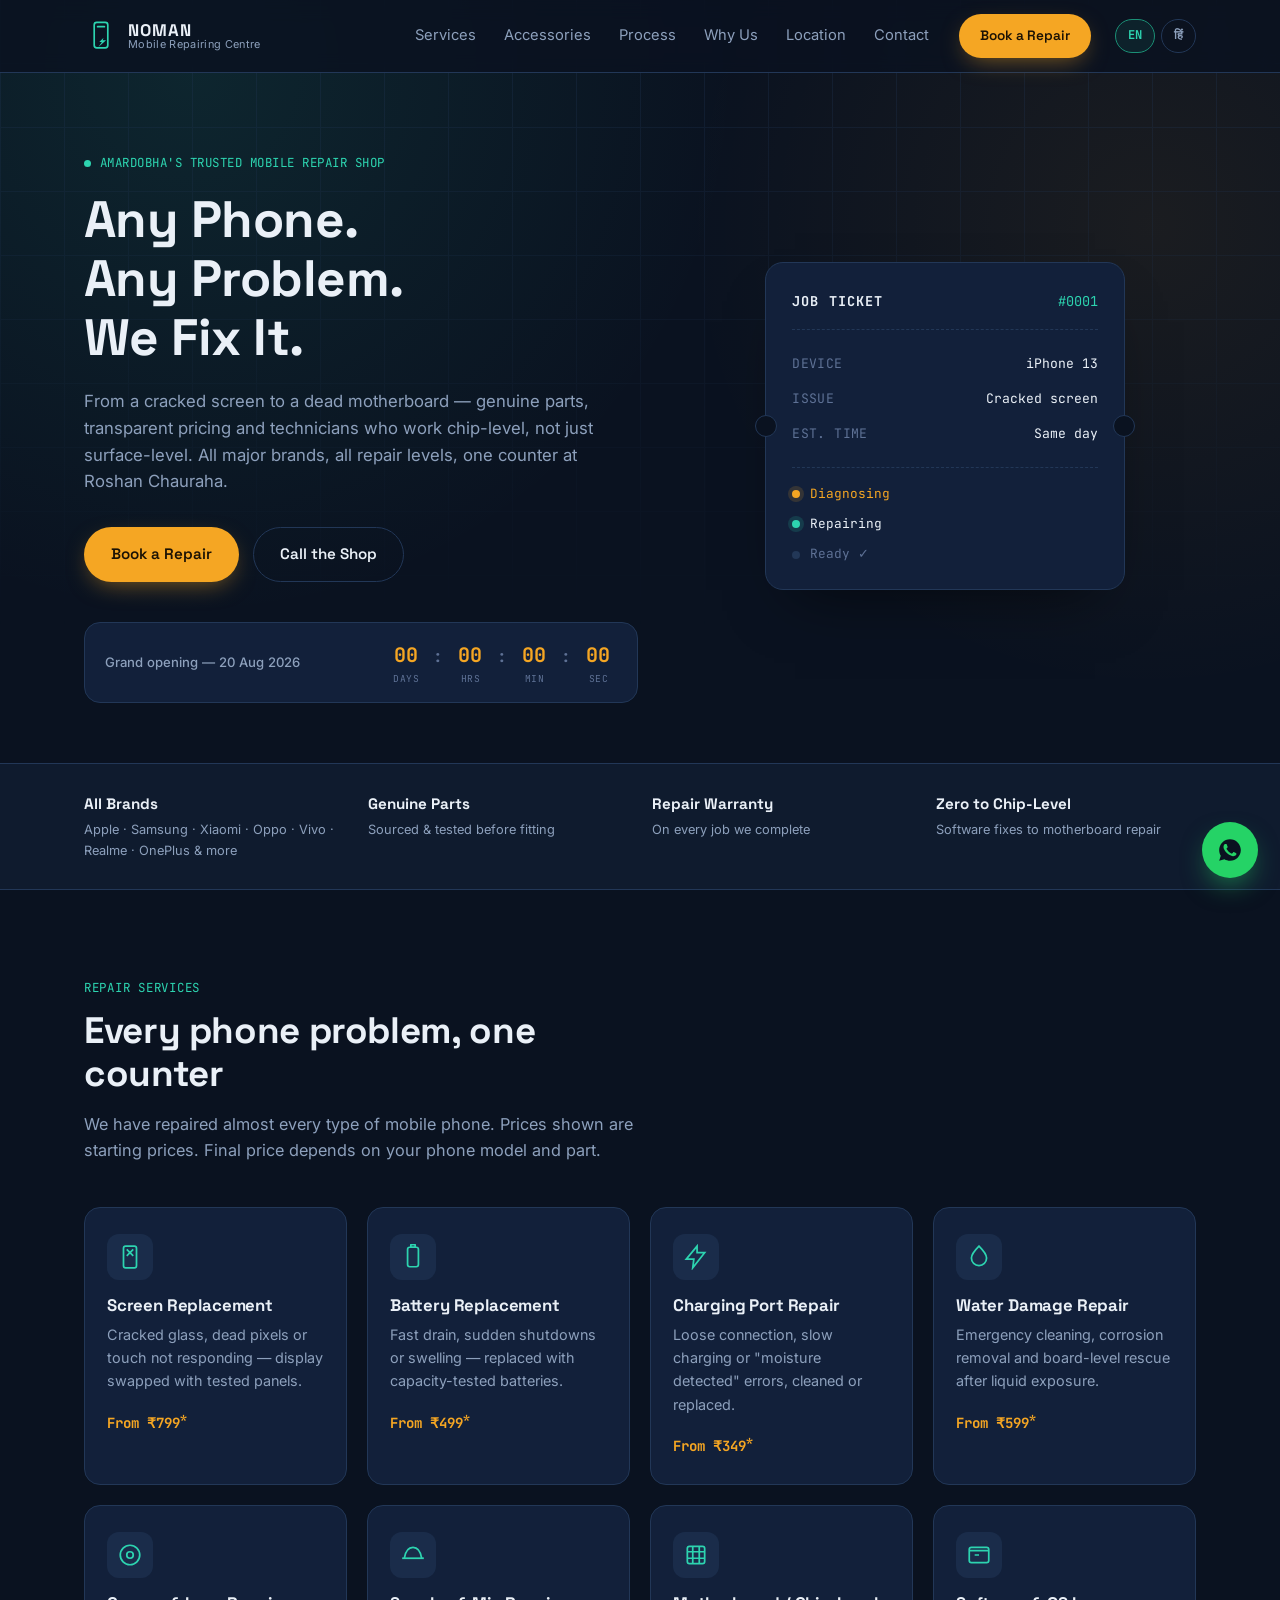
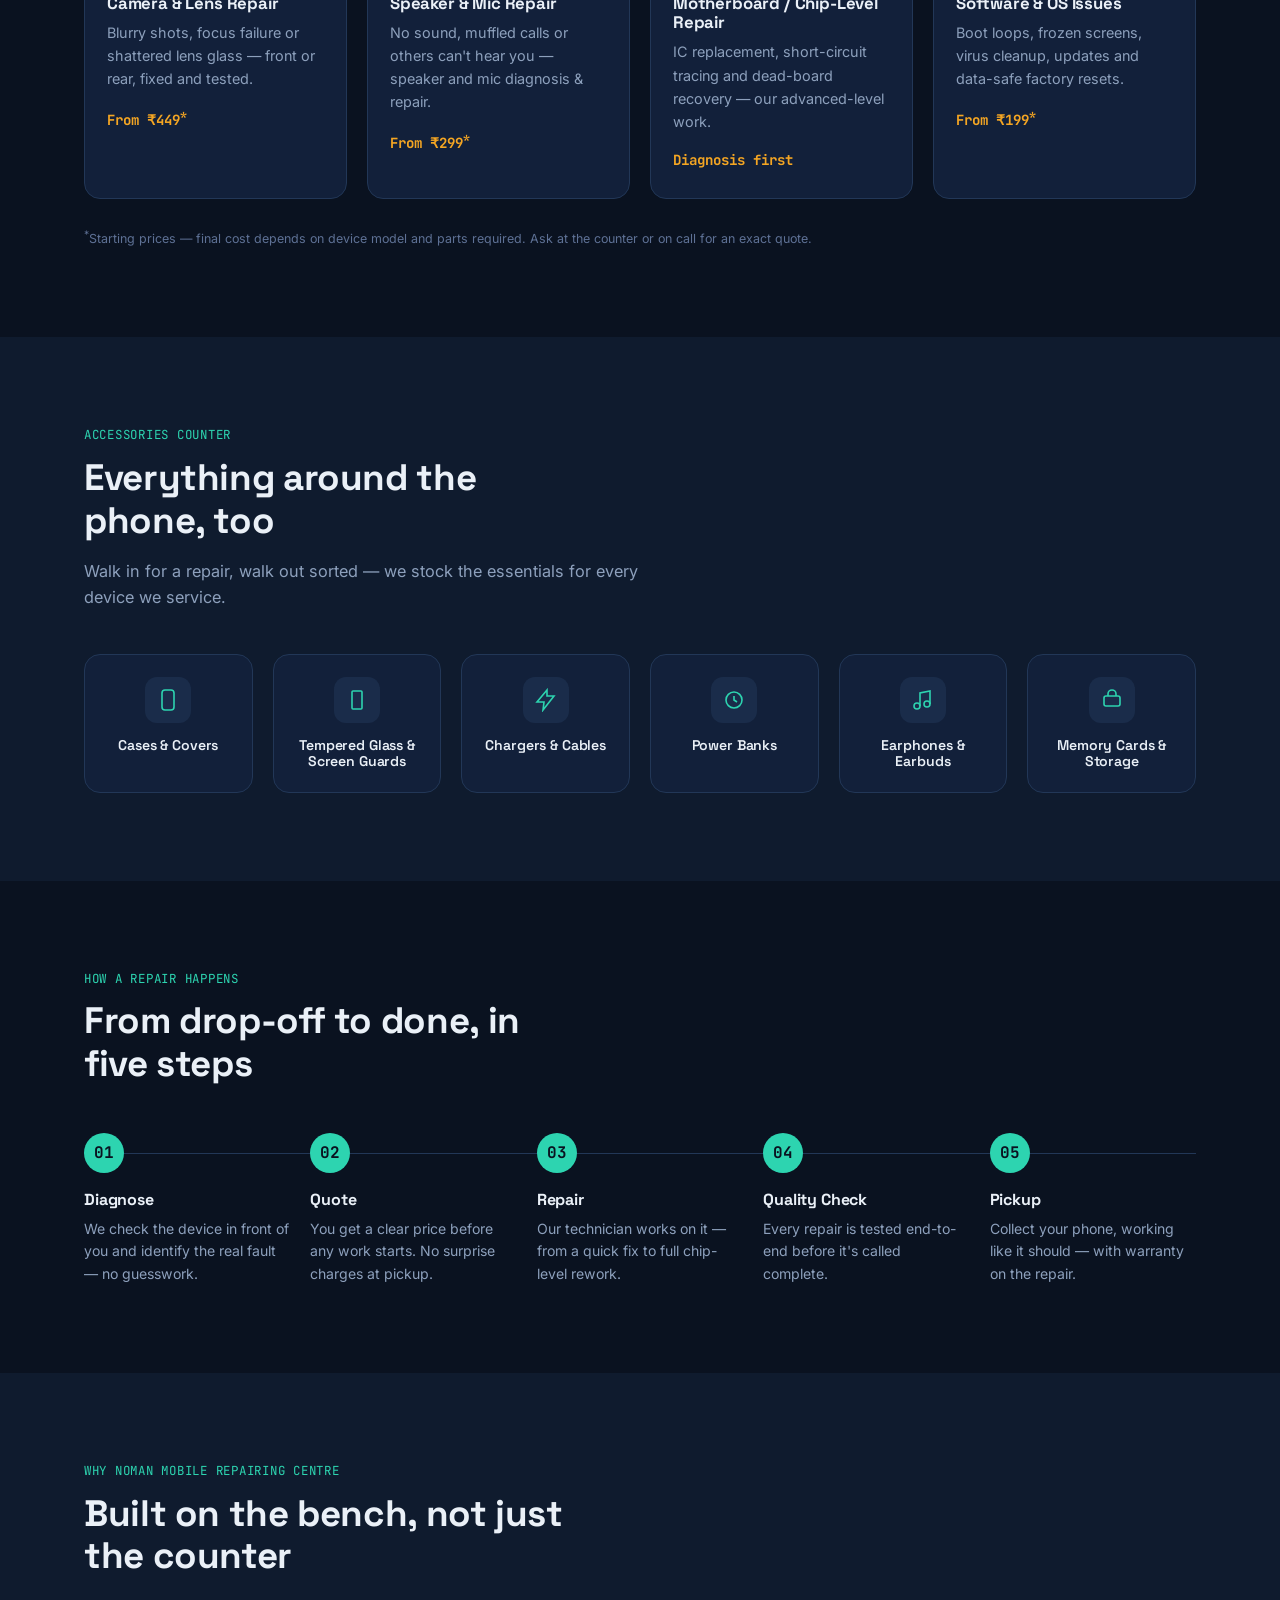
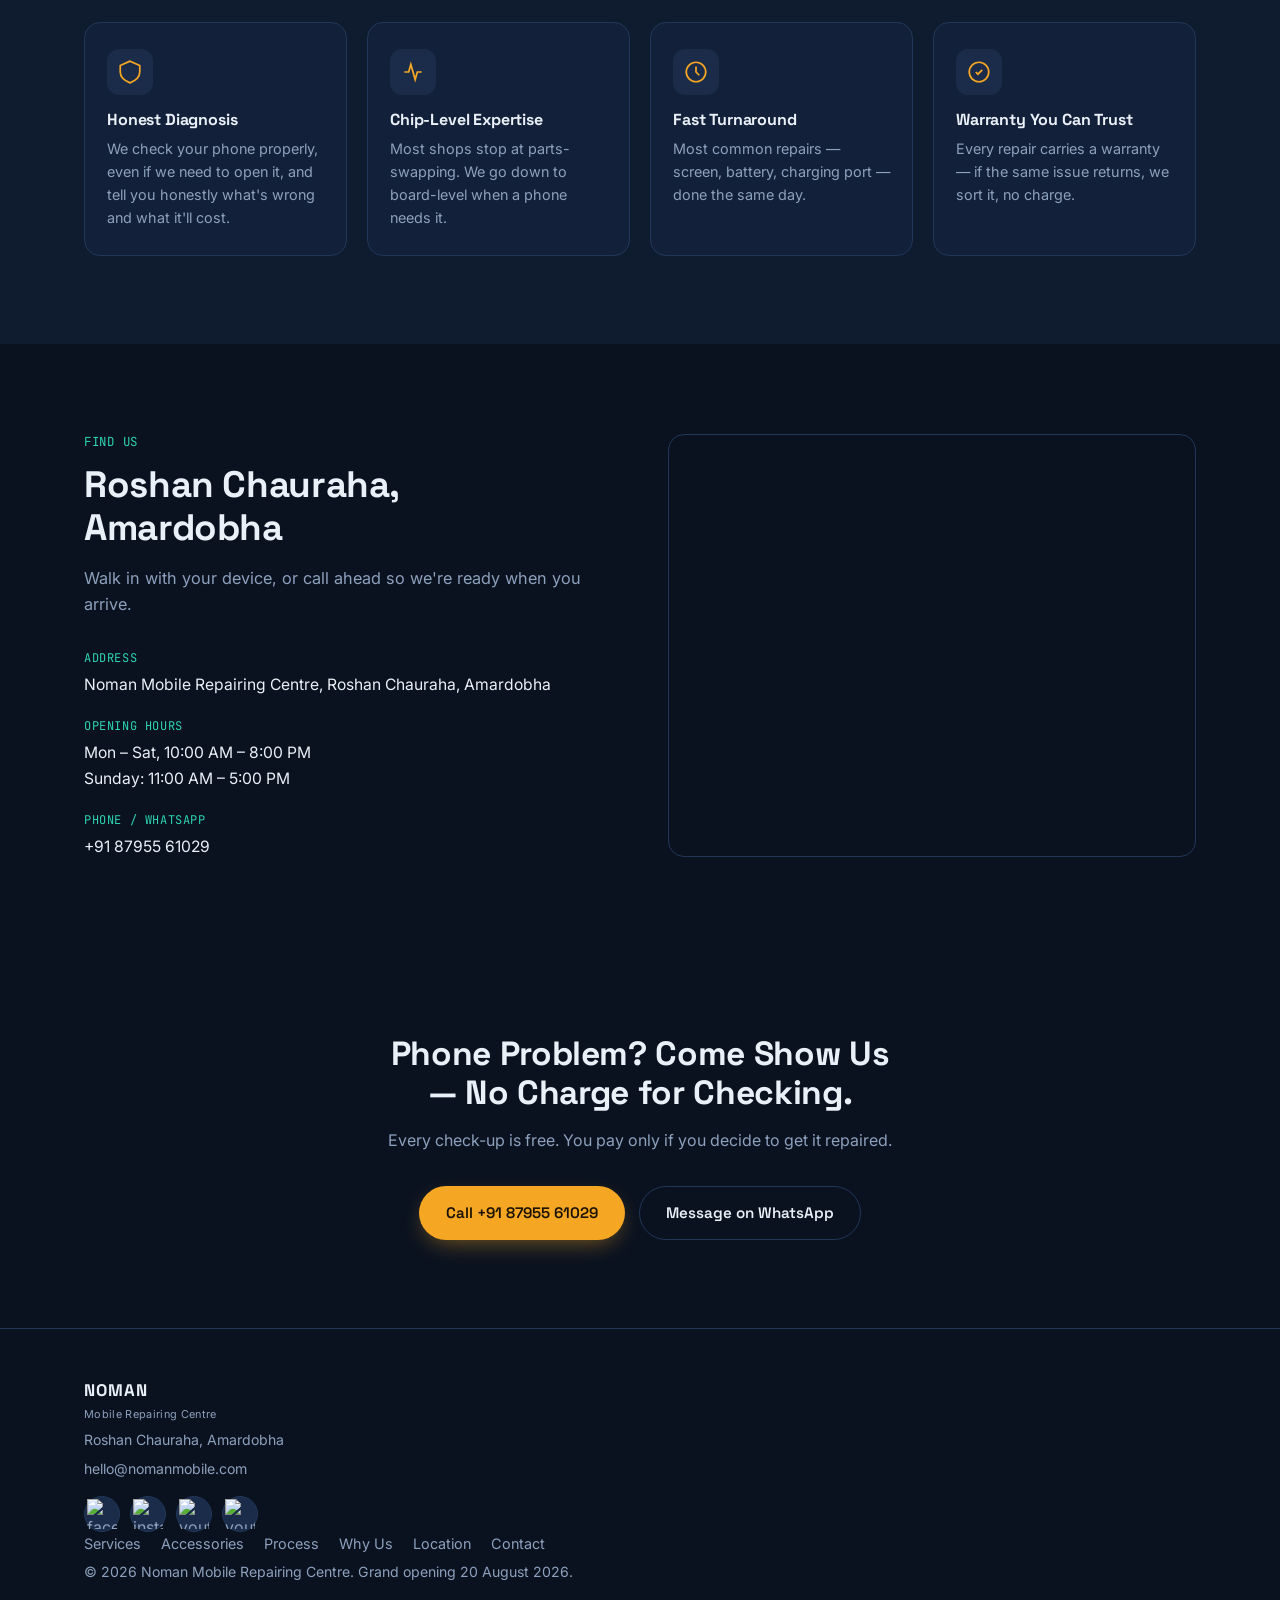
==== commit 7f01189f: "social links added" ====
--- a/index.html
+++ b/index.html
@@ -373,7 +373,26 @@
       <span class="brand-sub">Mobile Repairing Centre</span>
       <p>Roshan Chauraha, Amardobha</p>
       <p><a href="mailto:hello@nomanmobile.com?subject=Repair%20Enquiry%20-%20Noman%20Mobile%20Repairing%20Centre&body=Hi%2C%20I%20have%20this%20problem...">hello@nomanmobile.com</a></p>
-    </div>
+      <div class="social-links">
+          <a href="https://go.nomanmobile.com/facebook" target="_blank" rel="noopener" class="social-icon"
+            aria-label="Facebook">
+            <img width="30" height="30" src="https://img.icons8.com/fluency/48/facebook-new.png" alt="facebook-new" />
+          </a>
+          <a href="https://go.nomanmobile.com/instagram" target="_blank" rel="noopener" class="social-icon"
+            aria-label="Instagram">
+            <img width="30" height="30" src="https://img.icons8.com/fluency/48/instagram-new.png"
+              alt="instagram-new--v1" />
+          </a>
+          <a href="https://go.nomanmobile.com/youtube" target="_blank" rel="noopener" class="social-icon"
+            aria-label="YouTube">
+            <img width="30" height="30" src="https://img.icons8.com/color/48/youtube-play.png" alt="youtube-play" />
+          </a>
+          <a href="https://go.nomanmobile.com/x" target="_blank" rel="noopener" class="social-icon"
+            aria-label="Twitter">
+            <img width="30" height="30" src="https://img.icons8.com/ios-filled/50/FFFFFF/twitterx--v1.png"
+              alt="youtube-play" />
+          </a>
+        </div>
     <nav class="footer-nav">
       <a href="#services">Services</a>
       <a href="#accessories">Accessories</a>
--- a/style.css
+++ b/style.css
@@ -521,6 +521,21 @@
 .footer-brand p{ margin-top:6px; color:var(--muted); font-size:0.88rem; }
 .footer-brand .brand-name{ display:block; }
 .footer-brand .brand-sub{ display:block; margin-top:2px; }
+.footer-brand a{ color:var(--muted); }
+.footer-brand a:hover{ color:var(--teal); }
+
+.social-links{ display:flex; gap:10px; margin-top:16px; }
+.social-icon{
+  width:36px; height:36px;
+  border-radius:50%;
+  background:var(--panel-2);
+  border:1px solid var(--line);
+  color:var(--muted);
+  display:flex; align-items:center; justify-content:center;
+  transition:background 0.15s ease, color 0.15s ease, border-color 0.15s ease, transform 0.15s ease;
+}
+.social-icon:hover{ background:var(--teal); border-color:var(--teal); color:var(--ink); transform:translateY(-2px); }
+
 .footer-nav{ display:flex; gap:20px; flex-wrap:wrap; align-content:flex-start; }
 .footer-nav a{ color:var(--muted); font-size:0.9rem; }
 .footer-nav a:hover{ color:var(--teal); }
@@ -613,4 +628,4 @@
   .cd-num{ font-size:1.05rem; }
   .ticket{ padding:24px 20px 20px; }
   .footer-wrap{ flex-direction:column; }
-}
+}
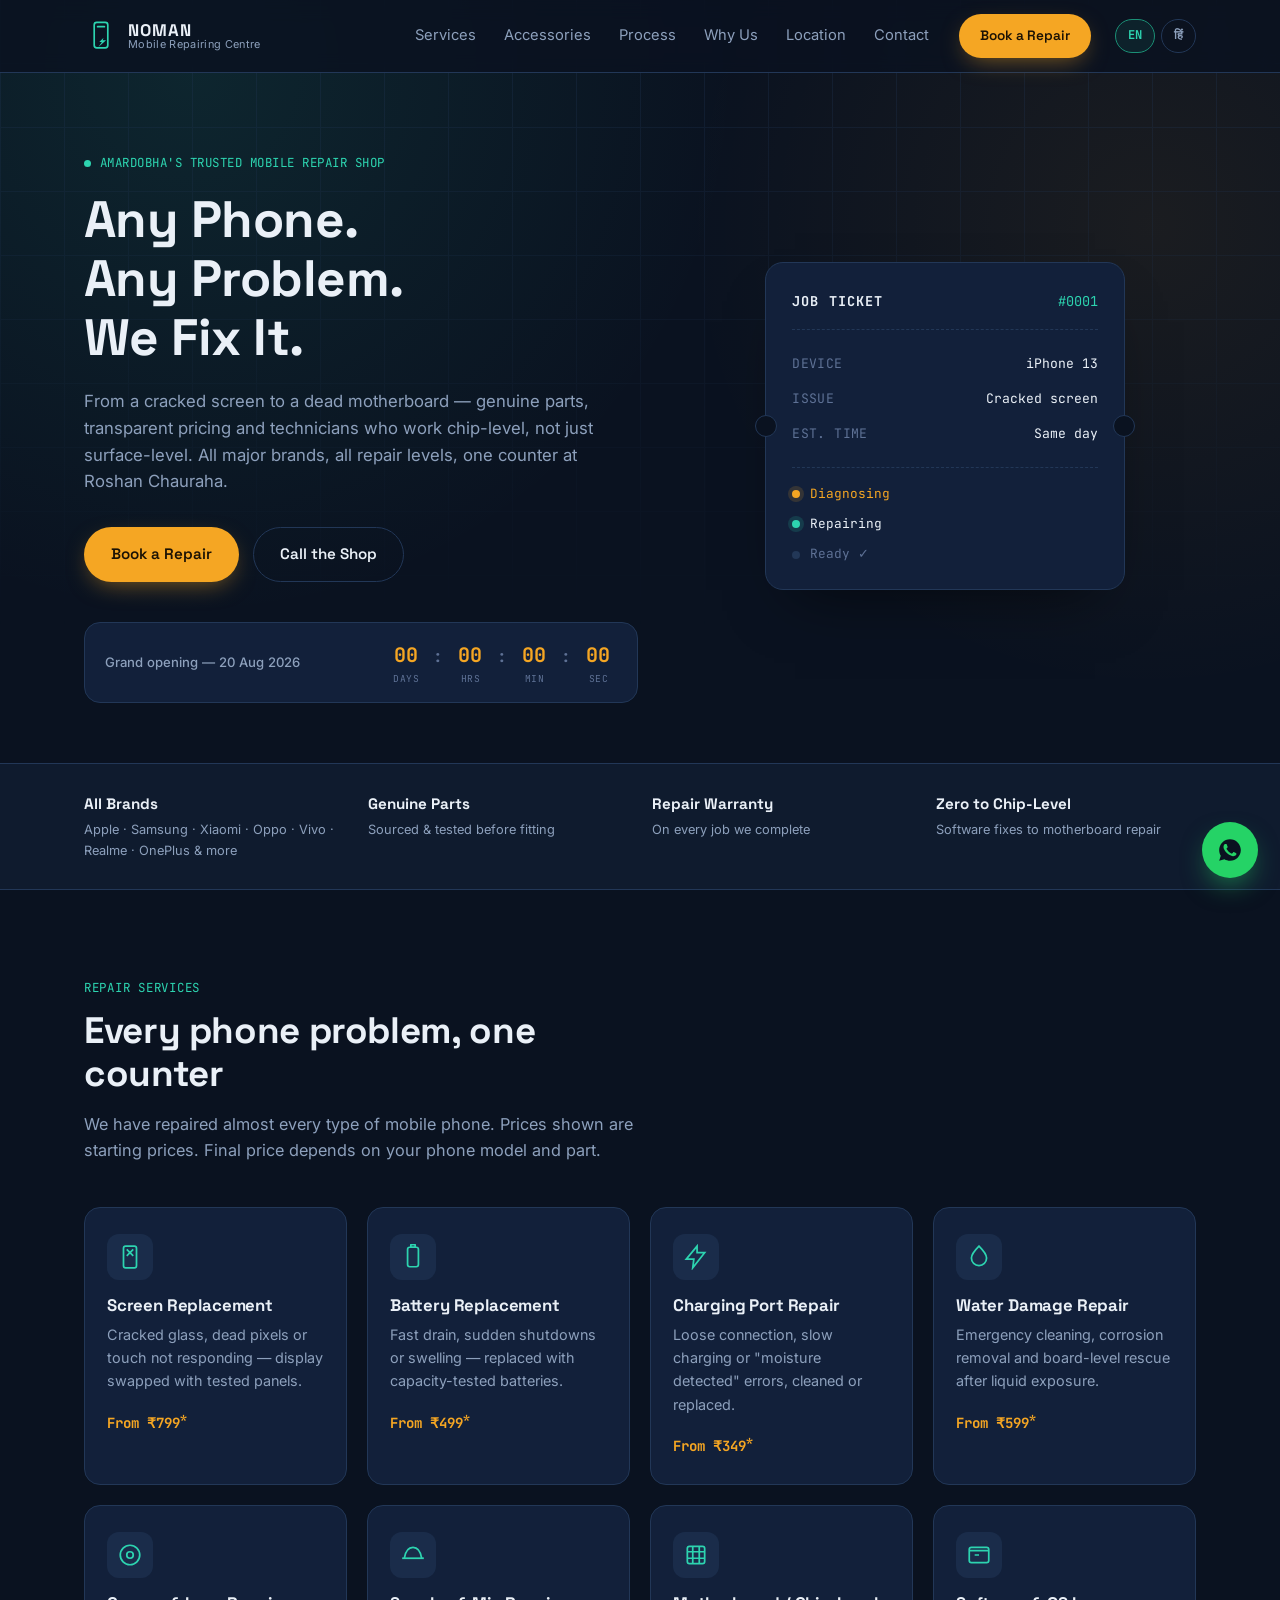
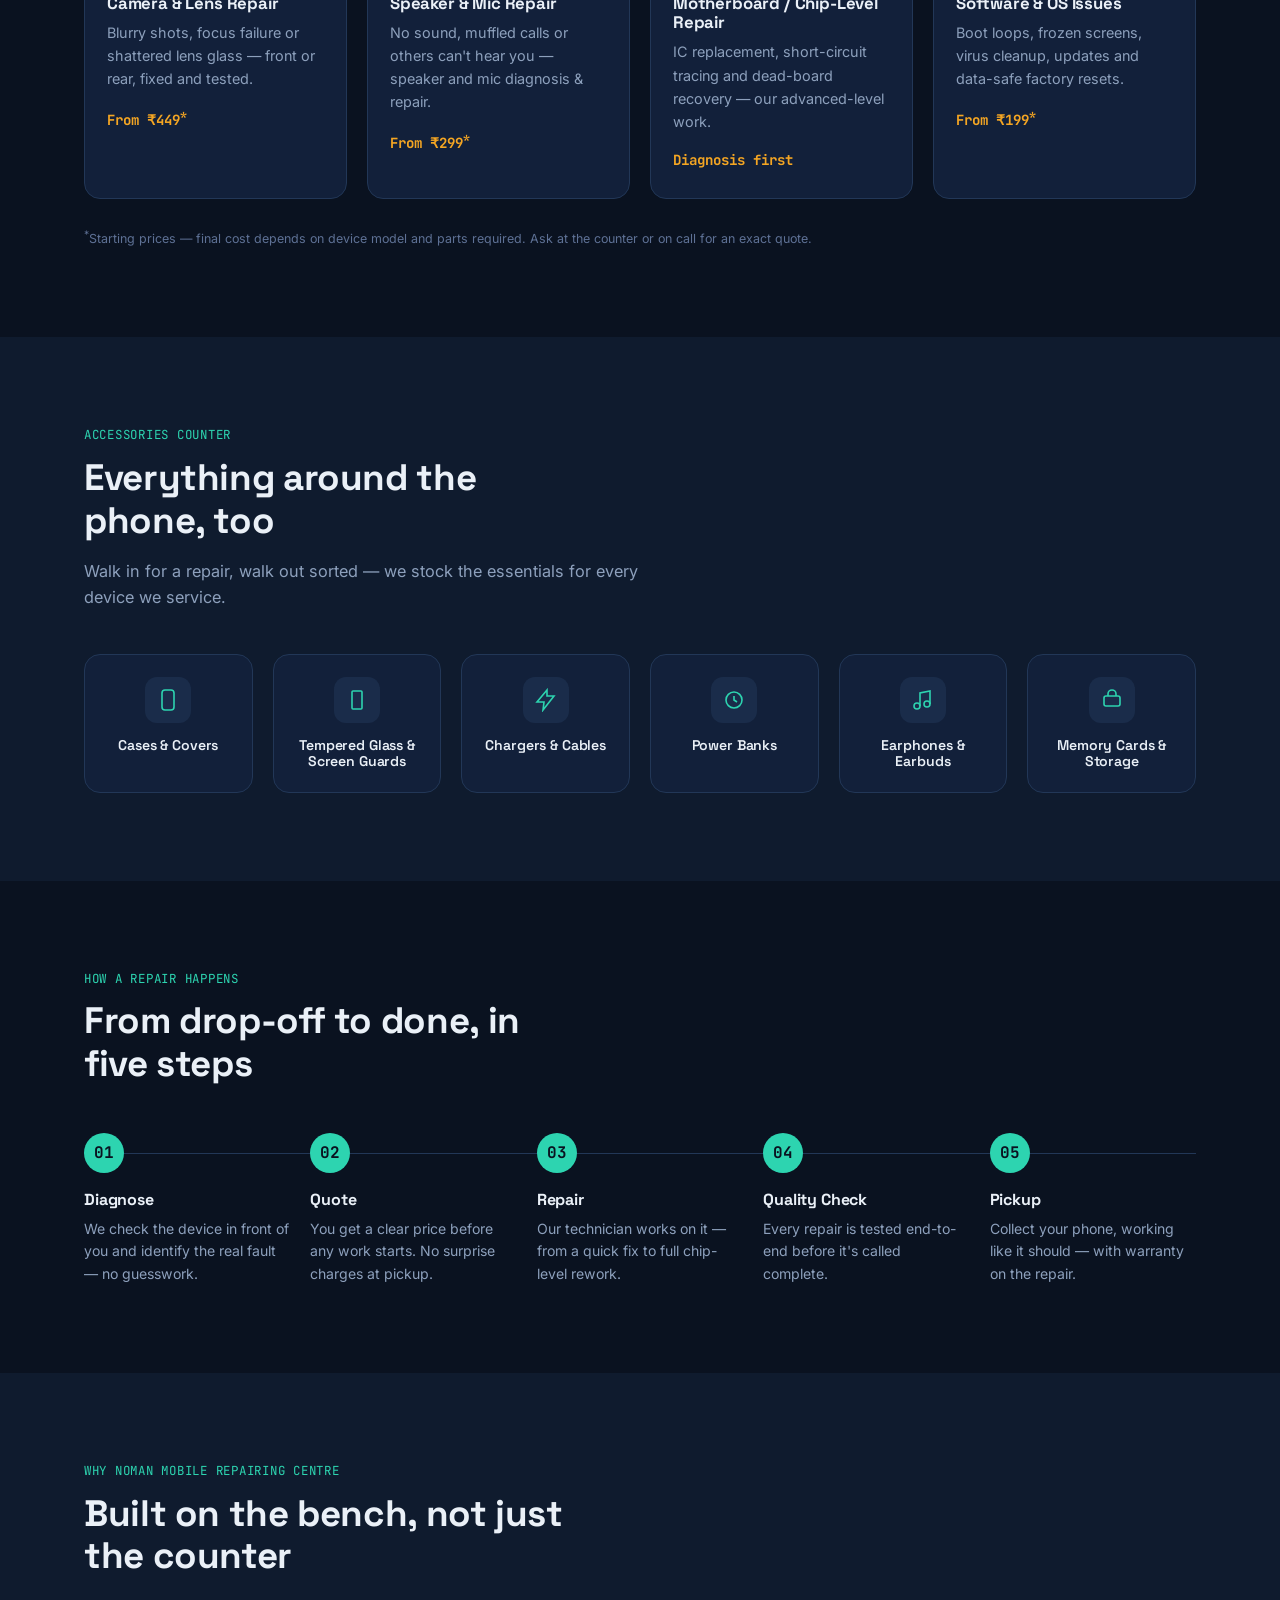
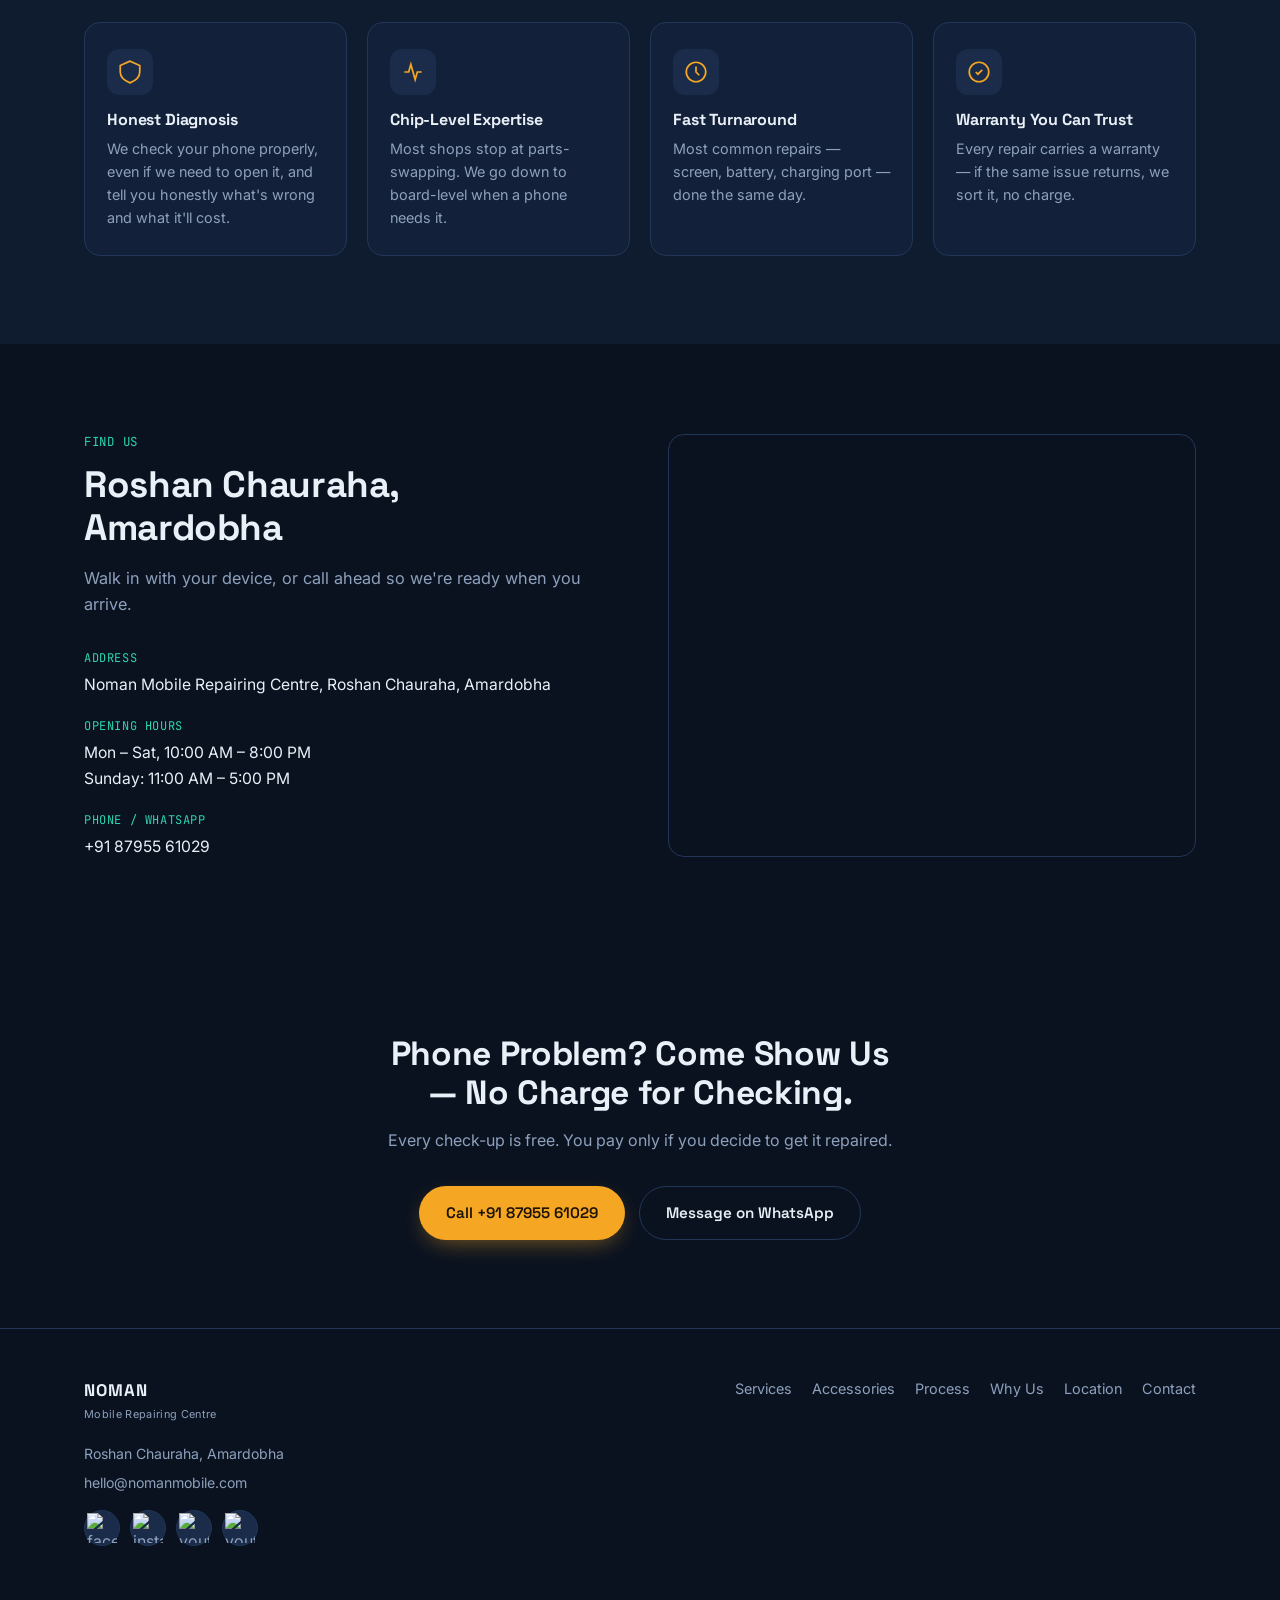
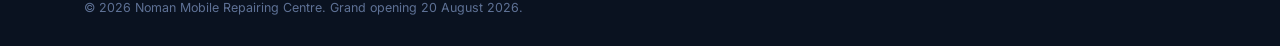
==== commit b307ed74: "social media link margin bottom fixed" ====
--- a/index.html
+++ b/index.html
@@ -374,25 +374,20 @@
       <p>Roshan Chauraha, Amardobha</p>
       <p><a href="mailto:hello@nomanmobile.com?subject=Repair%20Enquiry%20-%20Noman%20Mobile%20Repairing%20Centre&body=Hi%2C%20I%20have%20this%20problem...">hello@nomanmobile.com</a></p>
       <div class="social-links">
-          <a href="https://go.nomanmobile.com/facebook" target="_blank" rel="noopener" class="social-icon"
-            aria-label="Facebook">
-            <img width="30" height="30" src="https://img.icons8.com/fluency/48/facebook-new.png" alt="facebook-new" />
-          </a>
-          <a href="https://go.nomanmobile.com/instagram" target="_blank" rel="noopener" class="social-icon"
-            aria-label="Instagram">
-            <img width="30" height="30" src="https://img.icons8.com/fluency/48/instagram-new.png"
-              alt="instagram-new--v1" />
-          </a>
-          <a href="https://go.nomanmobile.com/youtube" target="_blank" rel="noopener" class="social-icon"
-            aria-label="YouTube">
-            <img width="30" height="30" src="https://img.icons8.com/color/48/youtube-play.png" alt="youtube-play" />
-          </a>
-          <a href="https://go.nomanmobile.com/x" target="_blank" rel="noopener" class="social-icon"
-            aria-label="Twitter">
-            <img width="30" height="30" src="https://img.icons8.com/ios-filled/50/FFFFFF/twitterx--v1.png"
-              alt="youtube-play" />
-          </a>
-        </div>
+        <a href="https://facebook.com/nomanmobilerepair" target="_blank" rel="noopener" class="social-icon" aria-label="Facebook">
+          <img width="30" height="30" src="https://img.icons8.com/fluency/48/facebook-new.png" alt="facebook-new"/>
+        </a>
+        <a href="https://instagram.com/nomanmobilerepair" target="_blank" rel="noopener" class="social-icon" aria-label="Instagram">
+          <img width="30" height="30" src="https://img.icons8.com/fluency/48/instagram-new.png" alt="instagram-new--v1"/>
+        </a>
+        <a href="https://youtube.com/@nomanmobilerepair" target="_blank" rel="noopener" class="social-icon" aria-label="YouTube">
+         <img width="30" height="30" src="https://img.icons8.com/color/48/youtube-play.png" alt="youtube-play"/>
+        </a>
+         <a href="https://youtube.com/@nomanmobilerepair" target="_blank" rel="noopener" class="social-icon" aria-label="Twitter">
+         <img width="30" height="30" src="https://img.icons8.com/ios-filled/50/FFFFFF/twitterx--v1.png" alt="youtube-play"/>
+        </a>
+      </div>
+    </div>
     <nav class="footer-nav">
       <a href="#services">Services</a>
       <a href="#accessories">Accessories</a>
--- a/style.css
+++ b/style.css
@@ -520,7 +520,7 @@
 .footer-wrap{ display:flex; flex-wrap:wrap; justify-content:space-between; gap:28px; }
 .footer-brand p{ margin-top:6px; color:var(--muted); font-size:0.88rem; }
 .footer-brand .brand-name{ display:block; }
-.footer-brand .brand-sub{ display:block; margin-top:2px; }
+.footer-brand .brand-sub{ display:block; margin-top:2px; margin-bottom: 20px; }
 .footer-brand a{ color:var(--muted); }
 .footer-brand a:hover{ color:var(--teal); }
 
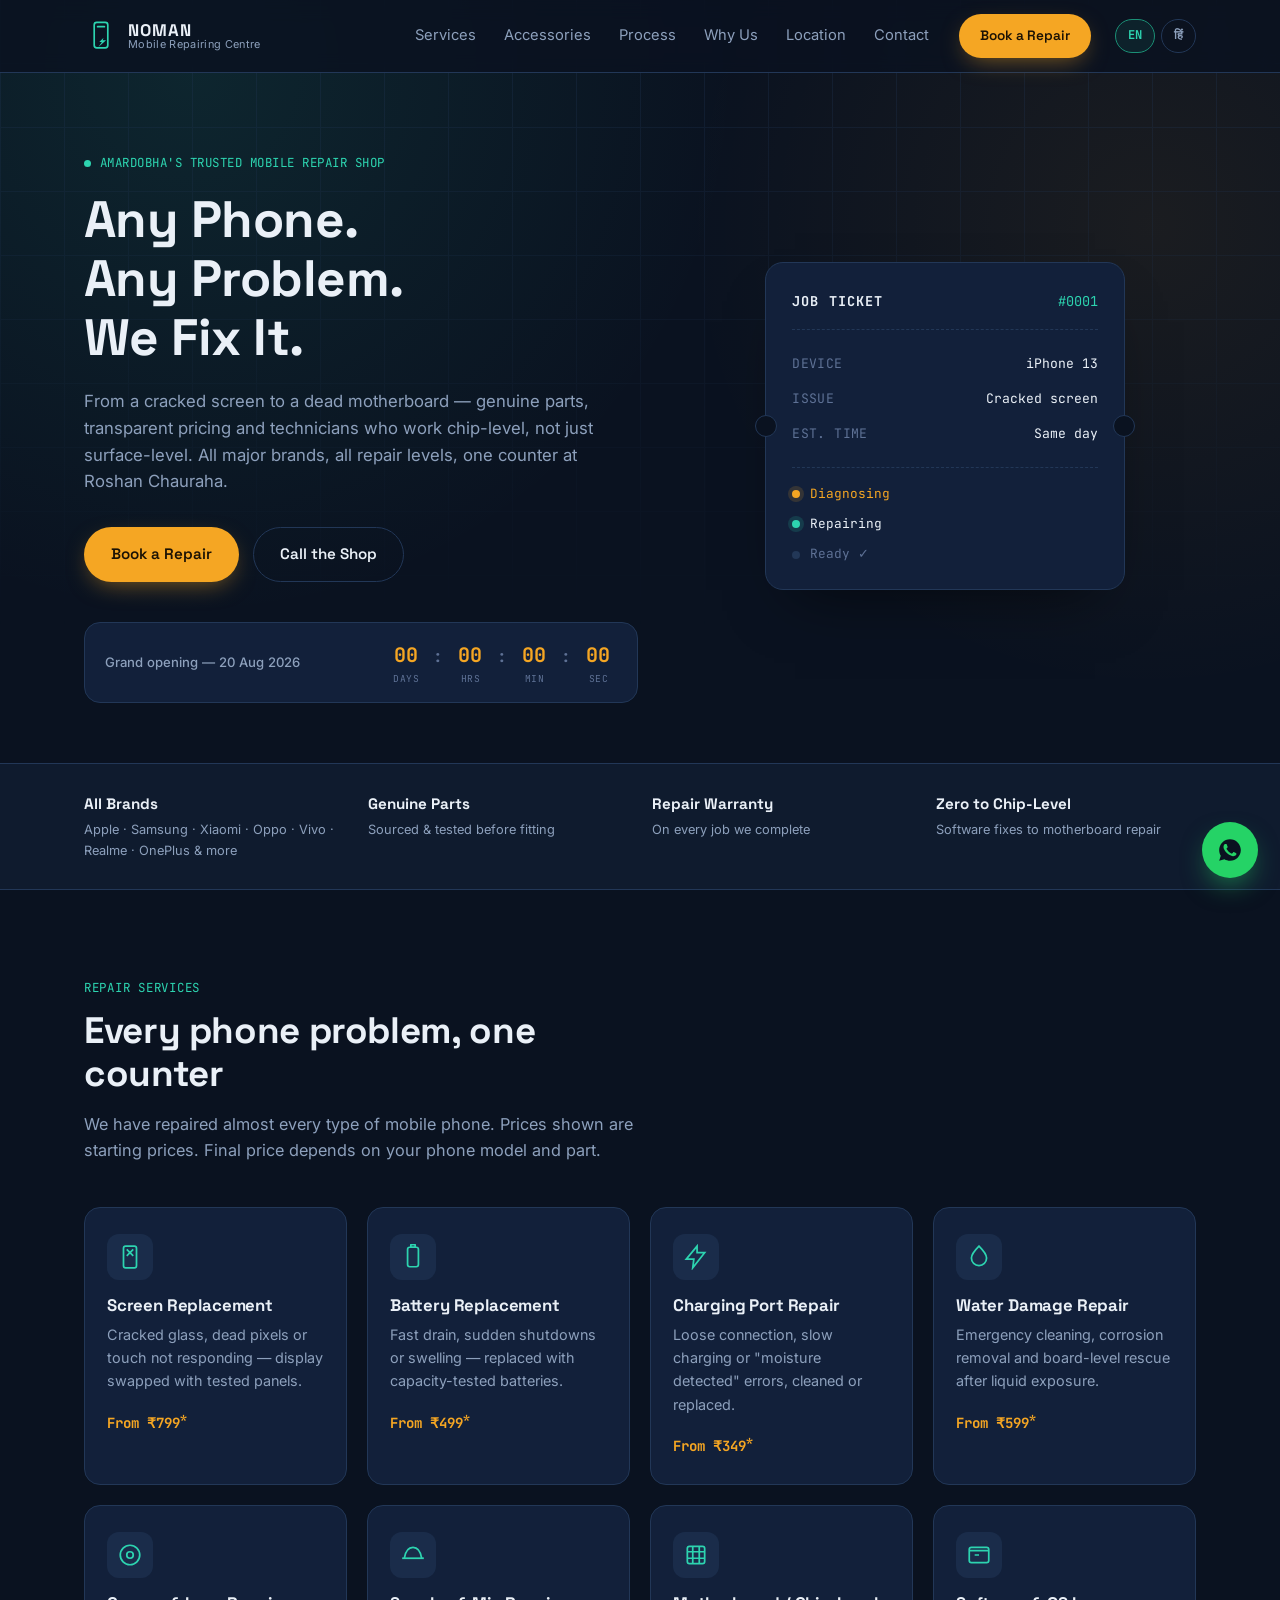
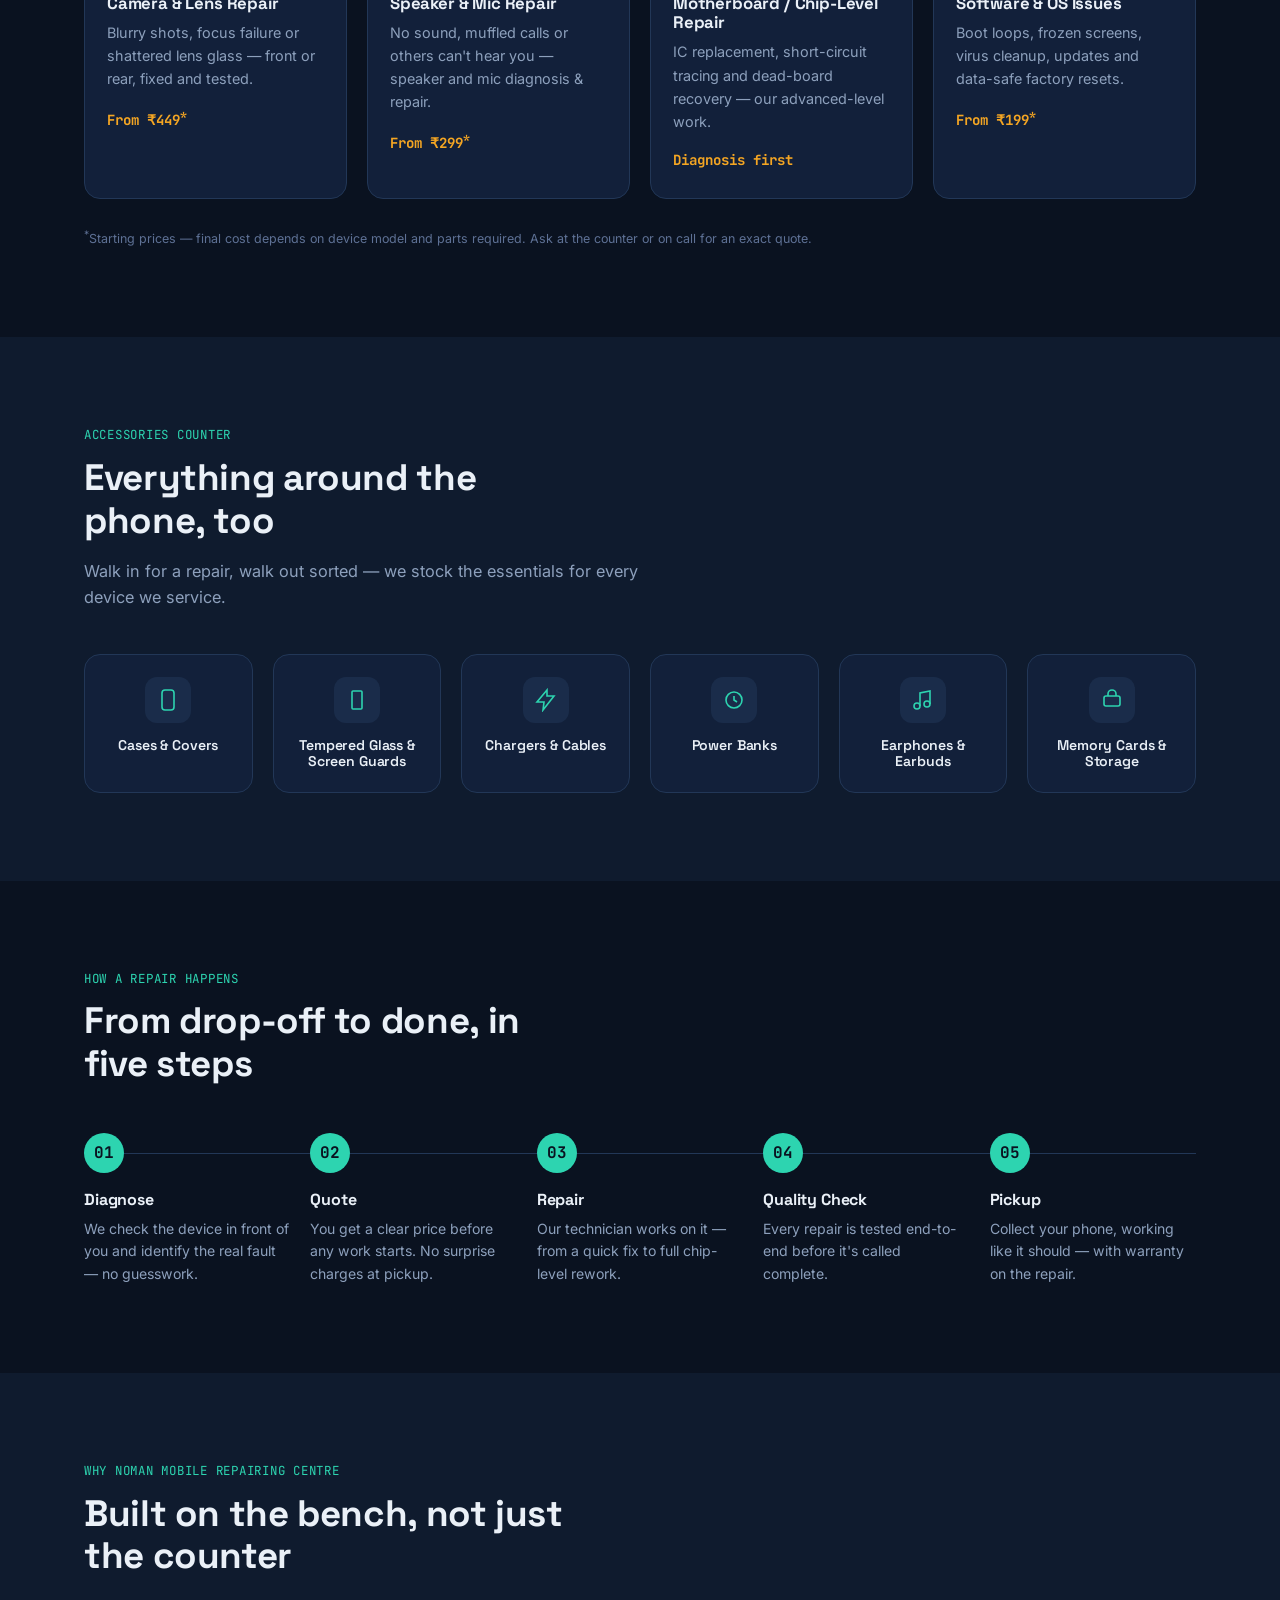
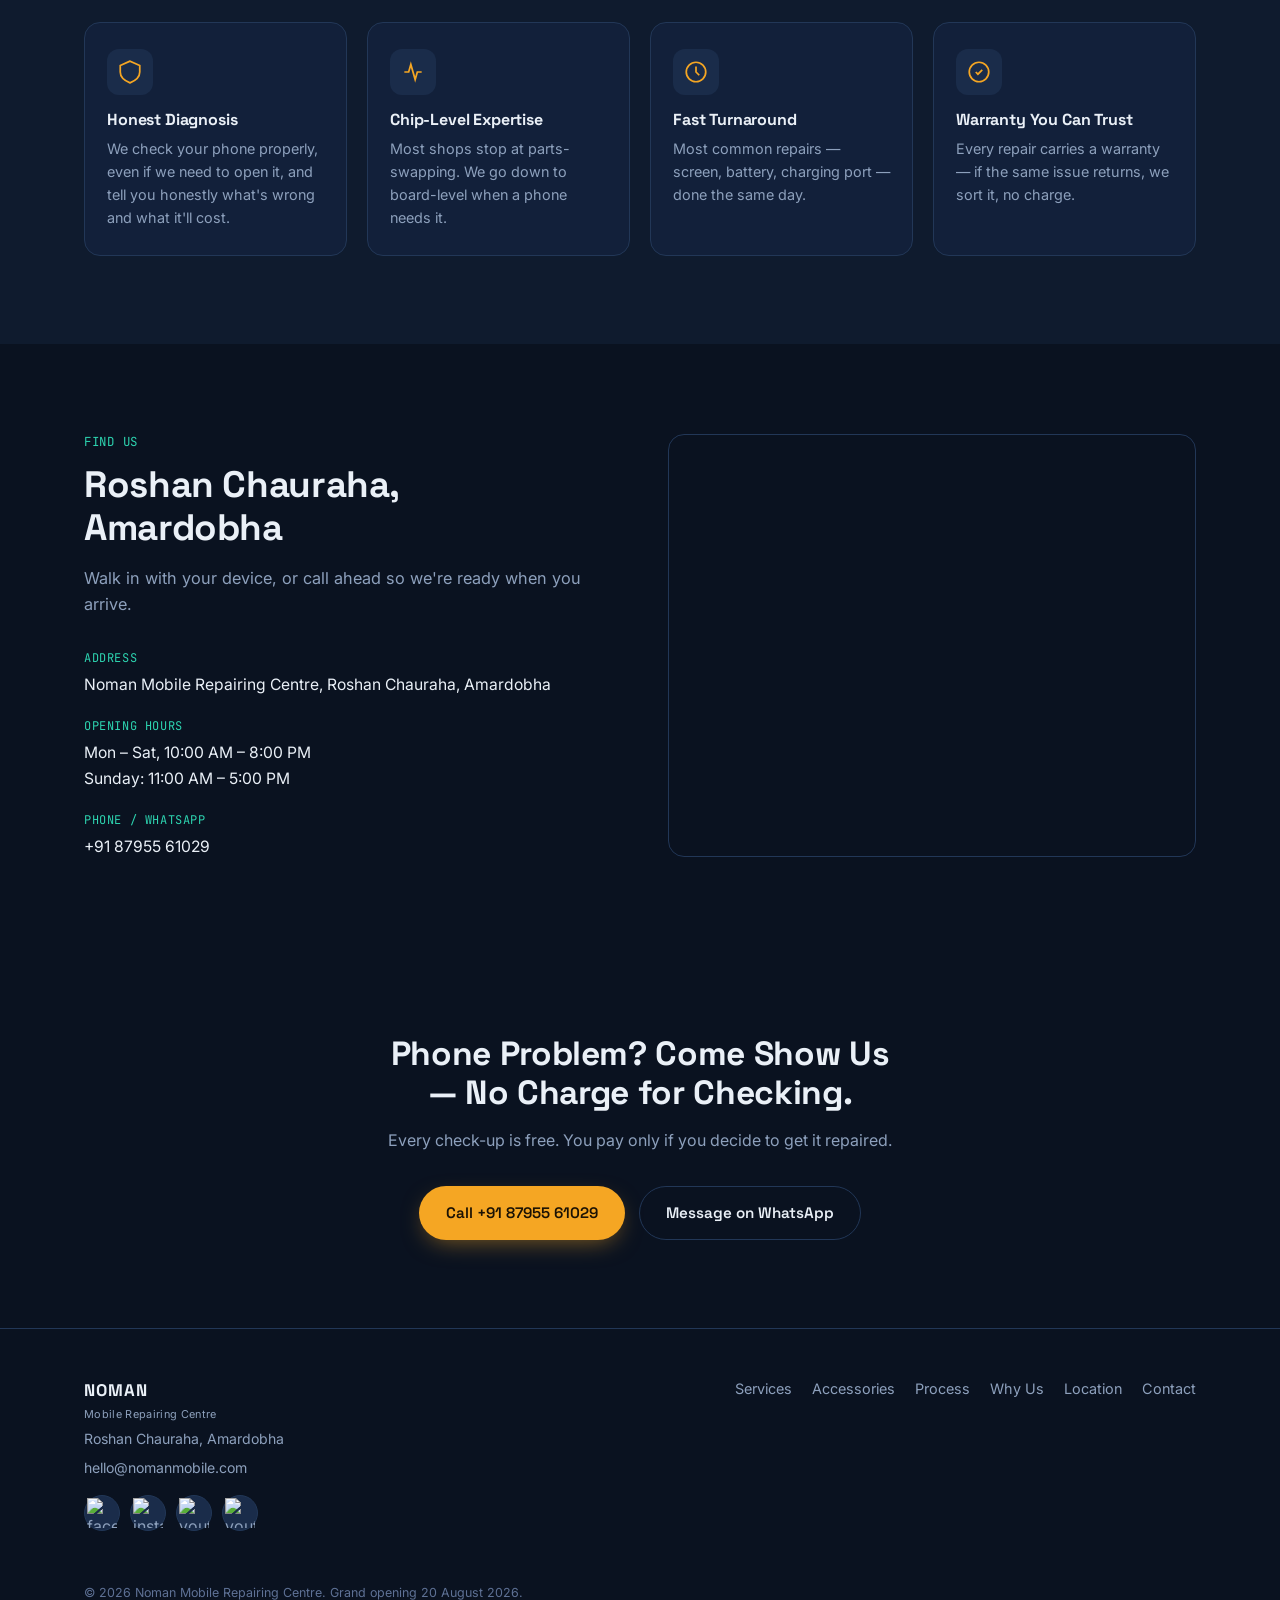
==== commit ef2f6ba0: "footer address top margin fixed" ====
--- a/index.html
+++ b/index.html
@@ -1,42 +1,477 @@
 <!DOCTYPE html>
 <html lang="en">
+
 <head>
-<meta charset="UTF-8">
-<meta name="viewport" content="width=device-width, initial-scale=1.0">
-<title>Noman Mobile Repairing Centre — Roshan Chauraha, Amardobha</title>
-<meta name="description" content="Noman Mobile Repairing Centre — genuine screen, battery, charging port &amp; chip-level phone repair, plus mobile accessories at Roshan Chauraha, Amardobha.">
-<link rel="icon" href="data:image/svg+xml,<svg xmlns=%22http://www.w3.org/2000/svg%22 viewBox=%220 0 100 100%22><rect width=%22100%22 height=%22100%22 rx=%2222%22 fill=%22%230A1220%22/><text x=%2250%25%22 y=%2258%25%22 font-size=%2250%22 fill=%22%232DD4B0%22 text-anchor=%22middle%22 font-family=%22monospace%22>N</text></svg>">
-<link rel="preconnect" href="https://fonts.googleapis.com">
-<link rel="preconnect" href="https://fonts.gstatic.com" crossorigin>
-<link href="https://fonts.googleapis.com/css2?family=Space+Grotesk:wght@500;600;700&family=Inter:wght@400;500;600;700&family=JetBrains+Mono:wght@400;500;700&display=swap" rel="stylesheet">
-<link rel="stylesheet" href="style.css">
-<link rel="alternate" hreflang="en" href="https://www.nomanmobile.com/">
-<link rel="alternate" hreflang="hi" href="https://hi.nomanmobile.com/">
+  <meta charset="UTF-8">
+  <meta name="viewport" content="width=device-width, initial-scale=1.0">
+  <title>Noman Mobile Repairing Centre — Roshan Chauraha, Amardobha</title>
+  <meta name="description"
+    content="Noman Mobile Repairing Centre — genuine screen, battery, charging port &amp; chip-level phone repair, plus mobile accessories at Roshan Chauraha, Amardobha.">
+  <link rel="icon"
+    href="data:image/svg+xml,<svg xmlns=%22http://www.w3.org/2000/svg%22 viewBox=%220 0 100 100%22><rect width=%22100%22 height=%22100%22 rx=%2222%22 fill=%22%230A1220%22/><text x=%2250%25%22 y=%2258%25%22 font-size=%2250%22 fill=%22%232DD4B0%22 text-anchor=%22middle%22 font-family=%22monospace%22>N</text></svg>">
+  <link rel="preconnect" href="https://fonts.googleapis.com">
+  <link rel="preconnect" href="https://fonts.gstatic.com" crossorigin>
+  <link
+    href="https://fonts.googleapis.com/css2?family=Space+Grotesk:wght@500;600;700&family=Inter:wght@400;500;600;700&family=JetBrains+Mono:wght@400;500;700&display=swap"
+    rel="stylesheet">
+  <link rel="stylesheet" href="style.css">
+  <link rel="alternate" hreflang="en" href="https://www.nomanmobile.com/">
+  <link rel="alternate" hreflang="hi" href="https://hi.nomanmobile.com/">
 </head>
+
 <body>
 
-<!-- decorative circuit background -->
-<div class="circuit-bg" aria-hidden="true"></div>
-
-<!-- ============ HEADER ============ -->
-<header class="site-header" id="top">
-  <div class="wrap header-wrap">
-    <a href="#top" class="brand">
-      <span class="brand-mark" aria-hidden="true">
-        <svg viewBox="0 0 40 40" width="34" height="34">
-          <rect x="12" y="4" width="16" height="30" rx="3" fill="none" stroke="currentColor" stroke-width="2"/>
-          <line x1="16" y1="9" x2="24" y2="9" stroke="currentColor" stroke-width="2" stroke-linecap="round"/>
-          <path d="M23 22 L18 27 L21 27 L17 33 L26 25 L22 25 Z" fill="currentColor"/>
-        </svg>
-      </span>
-      <span class="brand-text">
+  <!-- decorative circuit background -->
+  <div class="circuit-bg" aria-hidden="true"></div>
+
+  <!-- ============ HEADER ============ -->
+  <header class="site-header" id="top">
+    <div class="wrap header-wrap">
+      <a href="#top" class="brand">
+        <span class="brand-mark" aria-hidden="true">
+          <svg viewBox="0 0 40 40" width="34" height="34">
+            <rect x="12" y="4" width="16" height="30" rx="3" fill="none" stroke="currentColor" stroke-width="2" />
+            <line x1="16" y1="9" x2="24" y2="9" stroke="currentColor" stroke-width="2" stroke-linecap="round" />
+            <path d="M23 22 L18 27 L21 27 L17 33 L26 25 L22 25 Z" fill="currentColor" />
+          </svg>
+        </span>
+        <span class="brand-text">
+          <span class="brand-name">NOMAN</span>
+          <span class="brand-sub">Mobile Repairing Centre</span>
+        </span>
+      </a>
+
+      <div class="nav-panel" id="main-nav">
+        <nav class="main-nav">
+          <a href="#services">Services</a>
+          <a href="#accessories">Accessories</a>
+          <a href="#process">Process</a>
+          <a href="#why-us">Why Us</a>
+          <a href="#location">Location</a>
+          <a href="#contact">Contact</a>
+        </nav>
+
+        <a href="#contact" class="btn btn-primary btn-sm nav-cta">Book a Repair</a>
+        <div class="lang-group">
+          <a href="https://www.nomanmobile.com/" class="lang-chip is-current" aria-label="View in English">EN</a>
+          <a href="https://hi.nomanmobile.com/" class="lang-chip" aria-label="हिन्दी में देखें">हिं</a>
+        </div>
+      </div>
+
+      <button class="menu-toggle" id="menuToggle" aria-label="Toggle menu" aria-expanded="false"
+        aria-controls="main-nav">
+        <span></span><span></span><span></span>
+      </button>
+    </div>
+  </header>
+
+  <main>
+    <!-- ============ HERO ============ -->
+    <section class="hero">
+      <div class="wrap hero-wrap">
+        <div class="hero-copy">
+          <p class="eyebrow"><span class="dot-pulse" aria-hidden="true"></span>Amardobha's Trusted Mobile Repair Shop
+          </p>
+          <h1>Any Phone.<br> Any Problem.<br> We Fix It.</h1>
+          <p class="hero-sub">From a cracked screen to a dead motherboard — genuine parts, transparent pricing and
+            technicians who work chip-level, not just surface-level. All major brands, all repair levels, one counter at
+            Roshan Chauraha.</p>
+
+          <div class="hero-actions">
+            <a href="#contact" class="btn btn-primary">Book a Repair</a>
+            <a href="tel:+910000000000" class="btn btn-outline">Call the Shop</a>
+          </div>
+
+          <div class="opening-strip" aria-label="Grand opening countdown">
+            <span class="opening-label">Grand opening — 20 Aug 2026</span>
+            <div class="countdown" id="countdown">
+              <div class="cd-unit"><span class="cd-num" id="cd-days">00</span><span class="cd-label">days</span></div>
+              <div class="cd-sep">:</div>
+              <div class="cd-unit"><span class="cd-num" id="cd-hours">00</span><span class="cd-label">hrs</span></div>
+              <div class="cd-sep">:</div>
+              <div class="cd-unit"><span class="cd-num" id="cd-mins">00</span><span class="cd-label">min</span></div>
+              <div class="cd-sep">:</div>
+              <div class="cd-unit"><span class="cd-num" id="cd-secs">00</span><span class="cd-label">sec</span></div>
+            </div>
+          </div>
+        </div>
+
+        <div class="hero-visual">
+          <div class="ticket" id="ticket">
+            <div class="ticket-hole ticket-hole--l" aria-hidden="true"></div>
+            <div class="ticket-hole ticket-hole--r" aria-hidden="true"></div>
+            <div class="ticket-top">
+              <span class="ticket-title">JOB TICKET</span>
+              <span class="ticket-id">#0001</span>
+            </div>
+            <div class="ticket-rule" aria-hidden="true"></div>
+            <div class="ticket-row">
+              <span class="ticket-key">DEVICE</span>
+              <span class="ticket-val" id="ticket-device">iPhone 13</span>
+            </div>
+            <div class="ticket-row">
+              <span class="ticket-key">ISSUE</span>
+              <span class="ticket-val" id="ticket-issue">Cracked screen</span>
+            </div>
+            <div class="ticket-row">
+              <span class="ticket-key">EST. TIME</span>
+              <span class="ticket-val">Same day</span>
+            </div>
+            <div class="ticket-rule" aria-hidden="true"></div>
+            <div class="ticket-status" id="ticket-status">
+              <div class="status-step is-active" data-step="0"><span class="status-dot"></span>Diagnosing</div>
+              <div class="status-step" data-step="1"><span class="status-dot"></span>Repairing</div>
+              <div class="status-step" data-step="2"><span class="status-dot"></span>Ready ✓</div>
+            </div>
+          </div>
+        </div>
+      </div>
+    </section>
+
+    <!-- ============ TRUST STRIP ============ -->
+    <section class="trust-strip">
+      <div class="wrap trust-wrap">
+        <div class="trust-item"><strong>All Brands</strong><span>Apple · Samsung · Xiaomi · Oppo · Vivo · Realme ·
+            OnePlus &amp; more</span></div>
+        <div class="trust-item"><strong>Genuine Parts</strong><span>Sourced &amp; tested before fitting</span></div>
+        <div class="trust-item"><strong>Repair Warranty</strong><span>On every job we complete</span></div>
+        <div class="trust-item"><strong>Zero to Chip-Level</strong><span>Software fixes to motherboard repair</span>
+        </div>
+      </div>
+    </section>
+
+    <!-- ============ SERVICES ============ -->
+    <section class="section" id="services">
+      <div class="wrap">
+        <p class="section-eyebrow">Repair services</p>
+        <h2 class="section-title">Every phone problem, one counter</h2>
+        <p class="section-lead">We have repaired almost every type of mobile phone. Prices shown are starting prices.
+          Final price depends on your phone model and part.</p>
+
+        <div class="grid services-grid">
+
+          <article class="card service-card">
+            <div class="card-icon" aria-hidden="true">
+              <svg viewBox="0 0 24 24" width="26" height="26" fill="none" stroke="currentColor" stroke-width="1.6">
+                <rect x="6" y="2" width="12" height="20" rx="2" />
+                <path d="M9 5l6 6M9 11l6-6" />
+              </svg>
+            </div>
+            <h3>Screen Replacement</h3>
+            <p>Cracked glass, dead pixels or touch not responding — display swapped with tested panels.</p>
+            <span class="price">From ₹799<sup>*</sup></span>
+          </article>
+
+          <article class="card service-card">
+            <div class="card-icon" aria-hidden="true">
+              <svg viewBox="0 0 24 24" width="26" height="26" fill="none" stroke="currentColor" stroke-width="1.6">
+                <rect x="7" y="3" width="10" height="18" rx="2" />
+                <rect x="10" y="0.5" width="4" height="2.5" rx="0.5" />
+              </svg>
+            </div>
+            <h3>Battery Replacement</h3>
+            <p>Fast drain, sudden shutdowns or swelling — replaced with capacity-tested batteries.</p>
+            <span class="price">From ₹499<sup>*</sup></span>
+          </article>
+
+          <article class="card service-card">
+            <div class="card-icon" aria-hidden="true">
+              <svg viewBox="0 0 24 24" width="26" height="26" fill="none" stroke="currentColor" stroke-width="1.6">
+                <path d="M13 2 3 14h7l-1 8 11-14h-7z" />
+              </svg>
+            </div>
+            <h3>Charging Port Repair</h3>
+            <p>Loose connection, slow charging or "moisture detected" errors, cleaned or replaced.</p>
+            <span class="price">From ₹349<sup>*</sup></span>
+          </article>
+
+          <article class="card service-card">
+            <div class="card-icon" aria-hidden="true">
+              <svg viewBox="0 0 24 24" width="26" height="26" fill="none" stroke="currentColor" stroke-width="1.6">
+                <path d="M12 2c-4 4-7 7.5-7 11a7 7 0 0 0 14 0c0-3.5-3-7-7-11z" />
+              </svg>
+            </div>
+            <h3>Water Damage Repair</h3>
+            <p>Emergency cleaning, corrosion removal and board-level rescue after liquid exposure.</p>
+            <span class="price">From ₹599<sup>*</sup></span>
+          </article>
+
+          <article class="card service-card">
+            <div class="card-icon" aria-hidden="true">
+              <svg viewBox="0 0 24 24" width="26" height="26" fill="none" stroke="currentColor" stroke-width="1.6">
+                <circle cx="12" cy="12" r="9" />
+                <circle cx="12" cy="12" r="3" />
+              </svg>
+            </div>
+            <h3>Camera &amp; Lens Repair</h3>
+            <p>Blurry shots, focus failure or shattered lens glass — front or rear, fixed and tested.</p>
+            <span class="price">From ₹449<sup>*</sup></span>
+          </article>
+
+          <article class="card service-card">
+            <div class="card-icon" aria-hidden="true">
+              <svg viewBox="0 0 24 24" width="26" height="26" fill="none" stroke="currentColor" stroke-width="1.6">
+                <path d="M4 15c1-6 3-10 8-10s7 4 8 10" />
+                <path d="M2 15h20" />
+              </svg>
+            </div>
+            <h3>Speaker &amp; Mic Repair</h3>
+            <p>No sound, muffled calls or others can't hear you — speaker and mic diagnosis &amp; repair.</p>
+            <span class="price">From ₹299<sup>*</sup></span>
+          </article>
+
+          <article class="card service-card">
+            <div class="card-icon" aria-hidden="true">
+              <svg viewBox="0 0 24 24" width="26" height="26" fill="none" stroke="currentColor" stroke-width="1.6">
+                <rect x="4" y="4" width="16" height="16" rx="2" />
+                <path d="M9 4v16M15 4v16M4 9h16M4 15h16" />
+              </svg>
+            </div>
+            <h3>Motherboard / Chip-Level Repair</h3>
+            <p>IC replacement, short-circuit tracing and dead-board recovery — our advanced-level work.</p>
+            <span class="price">Diagnosis first</span>
+          </article>
+
+          <article class="card service-card">
+            <div class="card-icon" aria-hidden="true">
+              <svg viewBox="0 0 24 24" width="26" height="26" fill="none" stroke="currentColor" stroke-width="1.6">
+                <rect x="3" y="5" width="18" height="14" rx="2" />
+                <path d="M3 8h18M8 12h4" />
+              </svg>
+            </div>
+            <h3>Software &amp; OS Issues</h3>
+            <p>Boot loops, frozen screens, virus cleanup, updates and data-safe factory resets.</p>
+            <span class="price">From ₹199<sup>*</sup></span>
+          </article>
+
+        </div>
+        <p class="fine-print"><sup>*</sup>Starting prices — final cost depends on device model and parts required. Ask
+          at the counter or on call for an exact quote.</p>
+      </div>
+    </section>
+
+    <!-- ============ ACCESSORIES ============ -->
+    <section class="section section-alt" id="accessories">
+      <div class="wrap">
+        <p class="section-eyebrow">Accessories counter</p>
+        <h2 class="section-title">Everything around the phone, too</h2>
+        <p class="section-lead">Walk in for a repair, walk out sorted — we stock the essentials for every device we
+          service.</p>
+
+        <div class="grid accessories-grid">
+          <article class="acc-card">
+            <div class="card-icon" aria-hidden="true"><svg viewBox="0 0 24 24" width="24" height="24" fill="none"
+                stroke="currentColor" stroke-width="1.6">
+                <rect x="6" y="2" width="12" height="20" rx="3" />
+              </svg></div>
+            <h3>Cases &amp; Covers</h3>
+          </article>
+          <article class="acc-card">
+            <div class="card-icon" aria-hidden="true"><svg viewBox="0 0 24 24" width="24" height="24" fill="none"
+                stroke="currentColor" stroke-width="1.6">
+                <rect x="7" y="3" width="10" height="18" rx="1" />
+              </svg></div>
+            <h3>Tempered Glass &amp; Screen Guards</h3>
+          </article>
+          <article class="acc-card">
+            <div class="card-icon" aria-hidden="true"><svg viewBox="0 0 24 24" width="24" height="24" fill="none"
+                stroke="currentColor" stroke-width="1.6">
+                <path d="M13 2 3 14h7l-1 8 11-14h-7z" />
+              </svg></div>
+            <h3>Chargers &amp; Cables</h3>
+          </article>
+          <article class="acc-card">
+            <div class="card-icon" aria-hidden="true"><svg viewBox="0 0 24 24" width="24" height="24" fill="none"
+                stroke="currentColor" stroke-width="1.6">
+                <circle cx="12" cy="12" r="8" />
+                <path d="M12 8v4l3 2" />
+              </svg></div>
+            <h3>Power Banks</h3>
+          </article>
+          <article class="acc-card">
+            <div class="card-icon" aria-hidden="true"><svg viewBox="0 0 24 24" width="24" height="24" fill="none"
+                stroke="currentColor" stroke-width="1.6">
+                <path d="M9 18V5l10-2v13" />
+                <circle cx="6" cy="18" r="3" />
+                <circle cx="16" cy="16" r="3" />
+              </svg></div>
+            <h3>Earphones &amp; Earbuds</h3>
+          </article>
+          <article class="acc-card">
+            <div class="card-icon" aria-hidden="true"><svg viewBox="0 0 24 24" width="24" height="24" fill="none"
+                stroke="currentColor" stroke-width="1.6">
+                <rect x="4" y="8" width="16" height="10" rx="2" />
+                <path d="M8 8V6a4 4 0 0 1 8 0v2" />
+              </svg></div>
+            <h3>Memory Cards &amp; Storage</h3>
+          </article>
+        </div>
+      </div>
+    </section>
+
+    <!-- ============ PROCESS ============ -->
+    <section class="section" id="process">
+      <div class="wrap">
+        <p class="section-eyebrow">How a repair happens</p>
+        <h2 class="section-title">From drop-off to done, in five steps</h2>
+
+        <div class="process-rail">
+          <div class="process-step">
+            <span class="process-num">01</span>
+            <h3>Diagnose</h3>
+            <p>We check the device in front of you and identify the real fault — no guesswork.</p>
+          </div>
+          <div class="process-step">
+            <span class="process-num">02</span>
+            <h3>Quote</h3>
+            <p>You get a clear price before any work starts. No surprise charges at pickup.</p>
+          </div>
+          <div class="process-step">
+            <span class="process-num">03</span>
+            <h3>Repair</h3>
+            <p>Our technician works on it — from a quick fix to full chip-level rework.</p>
+          </div>
+          <div class="process-step">
+            <span class="process-num">04</span>
+            <h3>Quality Check</h3>
+            <p>Every repair is tested end-to-end before it's called complete.</p>
+          </div>
+          <div class="process-step">
+            <span class="process-num">05</span>
+            <h3>Pickup</h3>
+            <p>Collect your phone, working like it should — with warranty on the repair.</p>
+          </div>
+        </div>
+      </div>
+    </section>
+
+    <!-- ============ WHY US ============ -->
+    <section class="section section-alt" id="why-us">
+      <div class="wrap">
+        <p class="section-eyebrow">Why Noman Mobile Repairing Centre</p>
+        <h2 class="section-title">Built on the bench, not just the counter</h2>
+
+        <div class="grid why-grid">
+          <div class="why-card">
+            <div class="card-icon" aria-hidden="true"><svg viewBox="0 0 24 24" width="26" height="26" fill="none"
+                stroke="currentColor" stroke-width="1.6">
+                <path d="M12 2 3 6v6c0 5 4 8 9 10 5-2 9-5 9-10V6z" />
+              </svg></div>
+            <h3>Honest Diagnosis</h3>
+            <p>We check your phone properly, even if we need to open it, and tell you honestly what's wrong and what
+              it'll cost.</p>
+          </div>
+          <div class="why-card">
+            <div class="card-icon" aria-hidden="true"><svg viewBox="0 0 24 24" width="26" height="26" fill="none"
+                stroke="currentColor" stroke-width="1.6">
+                <path d="M4 12h4l2-7 4 14 2-7h4" />
+              </svg></div>
+            <h3>Chip-Level Expertise</h3>
+            <p>Most shops stop at parts-swapping. We go down to board-level when a phone needs it.</p>
+          </div>
+          <div class="why-card">
+            <div class="card-icon" aria-hidden="true"><svg viewBox="0 0 24 24" width="26" height="26" fill="none"
+                stroke="currentColor" stroke-width="1.6">
+                <circle cx="12" cy="12" r="9" />
+                <path d="M12 7v5l3 3" />
+              </svg></div>
+            <h3>Fast Turnaround</h3>
+            <p>Most common repairs — screen, battery, charging port — done the same day.</p>
+          </div>
+          <div class="why-card">
+            <div class="card-icon" aria-hidden="true"><svg viewBox="0 0 24 24" width="26" height="26" fill="none"
+                stroke="currentColor" stroke-width="1.6">
+                <path d="M9 12l2 2 4-4" />
+                <circle cx="12" cy="12" r="9" />
+              </svg></div>
+            <h3>Warranty You Can Trust</h3>
+            <p>Every repair carries a warranty — if the same issue returns, we sort it, no charge.</p>
+          </div>
+        </div>
+      </div>
+    </section>
+
+    <!-- ============ LOCATION ============ -->
+    <section class="section" id="location">
+      <div class="wrap location-wrap">
+        <div class="location-copy">
+          <p class="section-eyebrow">Find us</p>
+          <h2 class="section-title">Roshan Chauraha, Amardobha</h2>
+          <p class="section-lead">Walk in with your device, or call ahead so we're ready when you arrive.</p>
+
+          <ul class="info-list">
+            <li>
+              <span class="info-label">Address</span>
+              <span class="info-value">Noman Mobile Repairing Centre, Roshan Chauraha, Amardobha</span>
+            </li>
+            <li>
+              <span class="info-label">Opening hours</span>
+              <span class="info-value">Mon – Sat, 10:00 AM – 8:00 PM<br>Sunday: 11:00 AM – 5:00 PM</span>
+            </li>
+            <li>
+              <span class="info-label">Phone / WhatsApp</span>
+              <span class="info-value">+91 87955 61029</span>
+            </li>
+          </ul>
+        </div>
+
+        <div class="location-map">
+          <iframe title="Map to Noman Mobile Repairing Centre, Roshan Chauraha, Amardobha"
+            src="https://www.google.com/maps?q=Roshan+Chauraha+Amardobha&output=embed" loading="lazy"
+            referrerpolicy="no-referrer-when-downgrade">
+          </iframe>
+        </div>
+      </div>
+    </section>
+
+    <!-- ============ CONTACT / CTA ============ -->
+    <section class="section cta-section" id="contact">
+      <div class="wrap cta-wrap">
+        <h2>Phone Problem? Come Show Us — No Charge for Checking.</h2>
+        <p>Every check-up is free. You pay only if you decide to get it repaired.</p>
+        <div class="cta-actions">
+          <a href="tel:+918795561029" class="btn btn-primary">Call +91 87955 61029</a>
+          <a href="https://wa.me/918795561029" target="_blank" rel="noopener" class="btn btn-outline">Message on
+            WhatsApp</a>
+        </div>
+      </div>
+    </section>
+  </main>
+
+  <!-- ============ FOOTER ============ -->
+  <footer class="site-footer">
+    <div class="wrap footer-wrap">
+      <div class="footer-brand">
         <span class="brand-name">NOMAN</span>
         <span class="brand-sub">Mobile Repairing Centre</span>
-      </span>
-    </a>
-
-    <div class="nav-panel" id="main-nav">
-      <nav class="main-nav">
+        <div style="margin-top: -15px;">
+          <p>Roshan Chauraha, Amardobha</p>
+          <p><a
+              href="mailto:hello@nomanmobile.com?subject=Repair%20Enquiry%20-%20Noman%20Mobile%20Repairing%20Centre&body=Hi%2C%20I%20have%20this%20problem...">hello@nomanmobile.com</a>
+          </p>
+          <div class="social-links">
+            <a href="https://facebook.com/nomanmobilerepair" target="_blank" rel="noopener" class="social-icon"
+              aria-label="Facebook">
+              <img width="30" height="30" src="https://img.icons8.com/fluency/48/facebook-new.png" alt="facebook-new" />
+            </a>
+            <a href="https://instagram.com/nomanmobilerepair" target="_blank" rel="noopener" class="social-icon"
+              aria-label="Instagram">
+              <img width="30" height="30" src="https://img.icons8.com/fluency/48/instagram-new.png"
+                alt="instagram-new--v1" />
+            </a>
+            <a href="https://youtube.com/@nomanmobilerepair" target="_blank" rel="noopener" class="social-icon"
+              aria-label="YouTube">
+              <img width="30" height="30" src="https://img.icons8.com/color/48/youtube-play.png" alt="youtube-play" />
+            </a>
+            <a href="https://youtube.com/@nomanmobilerepair" target="_blank" rel="noopener" class="social-icon"
+              aria-label="Twitter">
+              <img width="30" height="30" src="https://img.icons8.com/ios-filled/50/FFFFFF/twitterx--v1.png"
+                alt="youtube-play" />
+            </a>
+          </div>
+        </div>
+      </div>
+      <nav class="footer-nav">
         <a href="#services">Services</a>
         <a href="#accessories">Accessories</a>
         <a href="#process">Process</a>
@@ -44,366 +479,19 @@
         <a href="#location">Location</a>
         <a href="#contact">Contact</a>
       </nav>
-
-      <a href="#contact" class="btn btn-primary btn-sm nav-cta">Book a Repair</a>
-      <div class="lang-group">
-        <a href="https://www.nomanmobile.com/" class="lang-chip is-current" aria-label="View in English">EN</a>
-        <a href="https://hi.nomanmobile.com/" class="lang-chip" aria-label="हिन्दी में देखें">हिं</a>
-      </div>
+      <p class="footer-copy">© <span id="year"></span> Noman Mobile Repairing Centre. Grand opening 20 August 2026.</p>
     </div>
-
-    <button class="menu-toggle" id="menuToggle" aria-label="Toggle menu" aria-expanded="false" aria-controls="main-nav">
-      <span></span><span></span><span></span>
-    </button>
-  </div>
-</header>
-
-<main>
-  <!-- ============ HERO ============ -->
-  <section class="hero">
-    <div class="wrap hero-wrap">
-      <div class="hero-copy">
-        <p class="eyebrow"><span class="dot-pulse" aria-hidden="true"></span>Amardobha's Trusted Mobile Repair Shop</p>
-        <h1>Any Phone.<br>  Any Problem.<br> We Fix It.</h1>
-        <p class="hero-sub">From a cracked screen to a dead motherboard — genuine parts, transparent pricing and technicians who work chip-level, not just surface-level. All major brands, all repair levels, one counter at Roshan Chauraha.</p>
-
-        <div class="hero-actions">
-          <a href="#contact" class="btn btn-primary">Book a Repair</a>
-          <a href="tel:+910000000000" class="btn btn-outline">Call the Shop</a>
-        </div>
-
-        <div class="opening-strip" aria-label="Grand opening countdown">
-          <span class="opening-label">Grand opening — 20 Aug 2026</span>
-          <div class="countdown" id="countdown">
-            <div class="cd-unit"><span class="cd-num" id="cd-days">00</span><span class="cd-label">days</span></div>
-            <div class="cd-sep">:</div>
-            <div class="cd-unit"><span class="cd-num" id="cd-hours">00</span><span class="cd-label">hrs</span></div>
-            <div class="cd-sep">:</div>
-            <div class="cd-unit"><span class="cd-num" id="cd-mins">00</span><span class="cd-label">min</span></div>
-            <div class="cd-sep">:</div>
-            <div class="cd-unit"><span class="cd-num" id="cd-secs">00</span><span class="cd-label">sec</span></div>
-          </div>
-        </div>
-      </div>
-
-      <div class="hero-visual">
-        <div class="ticket" id="ticket">
-          <div class="ticket-hole ticket-hole--l" aria-hidden="true"></div>
-          <div class="ticket-hole ticket-hole--r" aria-hidden="true"></div>
-          <div class="ticket-top">
-            <span class="ticket-title">JOB TICKET</span>
-            <span class="ticket-id">#0001</span>
-          </div>
-          <div class="ticket-rule" aria-hidden="true"></div>
-          <div class="ticket-row">
-            <span class="ticket-key">DEVICE</span>
-            <span class="ticket-val" id="ticket-device">iPhone 13</span>
-          </div>
-          <div class="ticket-row">
-            <span class="ticket-key">ISSUE</span>
-            <span class="ticket-val" id="ticket-issue">Cracked screen</span>
-          </div>
-          <div class="ticket-row">
-            <span class="ticket-key">EST. TIME</span>
-            <span class="ticket-val">Same day</span>
-          </div>
-          <div class="ticket-rule" aria-hidden="true"></div>
-          <div class="ticket-status" id="ticket-status">
-            <div class="status-step is-active" data-step="0"><span class="status-dot"></span>Diagnosing</div>
-            <div class="status-step" data-step="1"><span class="status-dot"></span>Repairing</div>
-            <div class="status-step" data-step="2"><span class="status-dot"></span>Ready ✓</div>
-          </div>
-        </div>
-      </div>
-    </div>
-  </section>
-
-  <!-- ============ TRUST STRIP ============ -->
-  <section class="trust-strip">
-    <div class="wrap trust-wrap">
-      <div class="trust-item"><strong>All Brands</strong><span>Apple · Samsung · Xiaomi · Oppo · Vivo · Realme · OnePlus &amp; more</span></div>
-      <div class="trust-item"><strong>Genuine Parts</strong><span>Sourced &amp; tested before fitting</span></div>
-      <div class="trust-item"><strong>Repair Warranty</strong><span>On every job we complete</span></div>
-      <div class="trust-item"><strong>Zero to Chip-Level</strong><span>Software fixes to motherboard repair</span></div>
-    </div>
-  </section>
-
-  <!-- ============ SERVICES ============ -->
-  <section class="section" id="services">
-    <div class="wrap">
-      <p class="section-eyebrow">Repair services</p>
-      <h2 class="section-title">Every phone problem, one counter</h2>
-      <p class="section-lead">We have repaired almost every type of mobile phone. Prices shown are starting prices. Final price depends on your phone model and part.</p>
-
-      <div class="grid services-grid">
-
-        <article class="card service-card">
-          <div class="card-icon" aria-hidden="true">
-            <svg viewBox="0 0 24 24" width="26" height="26" fill="none" stroke="currentColor" stroke-width="1.6"><rect x="6" y="2" width="12" height="20" rx="2"/><path d="M9 5l6 6M9 11l6-6"/></svg>
-          </div>
-          <h3>Screen Replacement</h3>
-          <p>Cracked glass, dead pixels or touch not responding — display swapped with tested panels.</p>
-          <span class="price">From ₹799<sup>*</sup></span>
-        </article>
-
-        <article class="card service-card">
-          <div class="card-icon" aria-hidden="true">
-            <svg viewBox="0 0 24 24" width="26" height="26" fill="none" stroke="currentColor" stroke-width="1.6"><rect x="7" y="3" width="10" height="18" rx="2"/><rect x="10" y="0.5" width="4" height="2.5" rx="0.5"/></svg>
-          </div>
-          <h3>Battery Replacement</h3>
-          <p>Fast drain, sudden shutdowns or swelling — replaced with capacity-tested batteries.</p>
-          <span class="price">From ₹499<sup>*</sup></span>
-        </article>
-
-        <article class="card service-card">
-          <div class="card-icon" aria-hidden="true">
-            <svg viewBox="0 0 24 24" width="26" height="26" fill="none" stroke="currentColor" stroke-width="1.6"><path d="M13 2 3 14h7l-1 8 11-14h-7z"/></svg>
-          </div>
-          <h3>Charging Port Repair</h3>
-          <p>Loose connection, slow charging or "moisture detected" errors, cleaned or replaced.</p>
-          <span class="price">From ₹349<sup>*</sup></span>
-        </article>
-
-        <article class="card service-card">
-          <div class="card-icon" aria-hidden="true">
-            <svg viewBox="0 0 24 24" width="26" height="26" fill="none" stroke="currentColor" stroke-width="1.6"><path d="M12 2c-4 4-7 7.5-7 11a7 7 0 0 0 14 0c0-3.5-3-7-7-11z"/></svg>
-          </div>
-          <h3>Water Damage Repair</h3>
-          <p>Emergency cleaning, corrosion removal and board-level rescue after liquid exposure.</p>
-          <span class="price">From ₹599<sup>*</sup></span>
-        </article>
-
-        <article class="card service-card">
-          <div class="card-icon" aria-hidden="true">
-            <svg viewBox="0 0 24 24" width="26" height="26" fill="none" stroke="currentColor" stroke-width="1.6"><circle cx="12" cy="12" r="9"/><circle cx="12" cy="12" r="3"/></svg>
-          </div>
-          <h3>Camera &amp; Lens Repair</h3>
-          <p>Blurry shots, focus failure or shattered lens glass — front or rear, fixed and tested.</p>
-          <span class="price">From ₹449<sup>*</sup></span>
-        </article>
-
-        <article class="card service-card">
-          <div class="card-icon" aria-hidden="true">
-            <svg viewBox="0 0 24 24" width="26" height="26" fill="none" stroke="currentColor" stroke-width="1.6"><path d="M4 15c1-6 3-10 8-10s7 4 8 10"/><path d="M2 15h20"/></svg>
-          </div>
-          <h3>Speaker &amp; Mic Repair</h3>
-          <p>No sound, muffled calls or others can't hear you — speaker and mic diagnosis &amp; repair.</p>
-          <span class="price">From ₹299<sup>*</sup></span>
-        </article>
-
-        <article class="card service-card">
-          <div class="card-icon" aria-hidden="true">
-            <svg viewBox="0 0 24 24" width="26" height="26" fill="none" stroke="currentColor" stroke-width="1.6"><rect x="4" y="4" width="16" height="16" rx="2"/><path d="M9 4v16M15 4v16M4 9h16M4 15h16"/></svg>
-          </div>
-          <h3>Motherboard / Chip-Level Repair</h3>
-          <p>IC replacement, short-circuit tracing and dead-board recovery — our advanced-level work.</p>
-          <span class="price">Diagnosis first</span>
-        </article>
-
-        <article class="card service-card">
-          <div class="card-icon" aria-hidden="true">
-            <svg viewBox="0 0 24 24" width="26" height="26" fill="none" stroke="currentColor" stroke-width="1.6"><rect x="3" y="5" width="18" height="14" rx="2"/><path d="M3 8h18M8 12h4"/></svg>
-          </div>
-          <h3>Software &amp; OS Issues</h3>
-          <p>Boot loops, frozen screens, virus cleanup, updates and data-safe factory resets.</p>
-          <span class="price">From ₹199<sup>*</sup></span>
-        </article>
-
-      </div>
-      <p class="fine-print"><sup>*</sup>Starting prices — final cost depends on device model and parts required. Ask at the counter or on call for an exact quote.</p>
-    </div>
-  </section>
-
-  <!-- ============ ACCESSORIES ============ -->
-  <section class="section section-alt" id="accessories">
-    <div class="wrap">
-      <p class="section-eyebrow">Accessories counter</p>
-      <h2 class="section-title">Everything around the phone, too</h2>
-      <p class="section-lead">Walk in for a repair, walk out sorted — we stock the essentials for every device we service.</p>
-
-      <div class="grid accessories-grid">
-        <article class="acc-card">
-          <div class="card-icon" aria-hidden="true"><svg viewBox="0 0 24 24" width="24" height="24" fill="none" stroke="currentColor" stroke-width="1.6"><rect x="6" y="2" width="12" height="20" rx="3"/></svg></div>
-          <h3>Cases &amp; Covers</h3>
-        </article>
-        <article class="acc-card">
-          <div class="card-icon" aria-hidden="true"><svg viewBox="0 0 24 24" width="24" height="24" fill="none" stroke="currentColor" stroke-width="1.6"><rect x="7" y="3" width="10" height="18" rx="1"/></svg></div>
-          <h3>Tempered Glass &amp; Screen Guards</h3>
-        </article>
-        <article class="acc-card">
-          <div class="card-icon" aria-hidden="true"><svg viewBox="0 0 24 24" width="24" height="24" fill="none" stroke="currentColor" stroke-width="1.6"><path d="M13 2 3 14h7l-1 8 11-14h-7z"/></svg></div>
-          <h3>Chargers &amp; Cables</h3>
-        </article>
-        <article class="acc-card">
-          <div class="card-icon" aria-hidden="true"><svg viewBox="0 0 24 24" width="24" height="24" fill="none" stroke="currentColor" stroke-width="1.6"><circle cx="12" cy="12" r="8"/><path d="M12 8v4l3 2"/></svg></div>
-          <h3>Power Banks</h3>
-        </article>
-        <article class="acc-card">
-          <div class="card-icon" aria-hidden="true"><svg viewBox="0 0 24 24" width="24" height="24" fill="none" stroke="currentColor" stroke-width="1.6"><path d="M9 18V5l10-2v13"/><circle cx="6" cy="18" r="3"/><circle cx="16" cy="16" r="3"/></svg></div>
-          <h3>Earphones &amp; Earbuds</h3>
-        </article>
-        <article class="acc-card">
-          <div class="card-icon" aria-hidden="true"><svg viewBox="0 0 24 24" width="24" height="24" fill="none" stroke="currentColor" stroke-width="1.6"><rect x="4" y="8" width="16" height="10" rx="2"/><path d="M8 8V6a4 4 0 0 1 8 0v2"/></svg></div>
-          <h3>Memory Cards &amp; Storage</h3>
-        </article>
-      </div>
-    </div>
-  </section>
-
-  <!-- ============ PROCESS ============ -->
-  <section class="section" id="process">
-    <div class="wrap">
-      <p class="section-eyebrow">How a repair happens</p>
-      <h2 class="section-title">From drop-off to done, in five steps</h2>
-
-      <div class="process-rail">
-        <div class="process-step">
-          <span class="process-num">01</span>
-          <h3>Diagnose</h3>
-          <p>We check the device in front of you and identify the real fault — no guesswork.</p>
-        </div>
-        <div class="process-step">
-          <span class="process-num">02</span>
-          <h3>Quote</h3>
-          <p>You get a clear price before any work starts. No surprise charges at pickup.</p>
-        </div>
-        <div class="process-step">
-          <span class="process-num">03</span>
-          <h3>Repair</h3>
-          <p>Our technician works on it — from a quick fix to full chip-level rework.</p>
-        </div>
-        <div class="process-step">
-          <span class="process-num">04</span>
-          <h3>Quality Check</h3>
-          <p>Every repair is tested end-to-end before it's called complete.</p>
-        </div>
-        <div class="process-step">
-          <span class="process-num">05</span>
-          <h3>Pickup</h3>
-          <p>Collect your phone, working like it should — with warranty on the repair.</p>
-        </div>
-      </div>
-    </div>
-  </section>
-
-  <!-- ============ WHY US ============ -->
-  <section class="section section-alt" id="why-us">
-    <div class="wrap">
-      <p class="section-eyebrow">Why Noman Mobile Repairing Centre</p>
-      <h2 class="section-title">Built on the bench, not just the counter</h2>
-
-      <div class="grid why-grid">
-        <div class="why-card">
-          <div class="card-icon" aria-hidden="true"><svg viewBox="0 0 24 24" width="26" height="26" fill="none" stroke="currentColor" stroke-width="1.6"><path d="M12 2 3 6v6c0 5 4 8 9 10 5-2 9-5 9-10V6z"/></svg></div>
-          <h3>Honest Diagnosis</h3>
-          <p>We check your phone properly, even if we need to open it, and tell you honestly what's wrong and what it'll cost.</p>
-        </div>
-        <div class="why-card">
-          <div class="card-icon" aria-hidden="true"><svg viewBox="0 0 24 24" width="26" height="26" fill="none" stroke="currentColor" stroke-width="1.6"><path d="M4 12h4l2-7 4 14 2-7h4"/></svg></div>
-          <h3>Chip-Level Expertise</h3>
-          <p>Most shops stop at parts-swapping. We go down to board-level when a phone needs it.</p>
-        </div>
-        <div class="why-card">
-          <div class="card-icon" aria-hidden="true"><svg viewBox="0 0 24 24" width="26" height="26" fill="none" stroke="currentColor" stroke-width="1.6"><circle cx="12" cy="12" r="9"/><path d="M12 7v5l3 3"/></svg></div>
-          <h3>Fast Turnaround</h3>
-          <p>Most common repairs — screen, battery, charging port — done the same day.</p>
-        </div>
-        <div class="why-card">
-          <div class="card-icon" aria-hidden="true"><svg viewBox="0 0 24 24" width="26" height="26" fill="none" stroke="currentColor" stroke-width="1.6"><path d="M9 12l2 2 4-4"/><circle cx="12" cy="12" r="9"/></svg></div>
-          <h3>Warranty You Can Trust</h3>
-          <p>Every repair carries a warranty — if the same issue returns, we sort it, no charge.</p>
-        </div>
-      </div>
-    </div>
-  </section>
-
-  <!-- ============ LOCATION ============ -->
-  <section class="section" id="location">
-    <div class="wrap location-wrap">
-      <div class="location-copy">
-        <p class="section-eyebrow">Find us</p>
-        <h2 class="section-title">Roshan Chauraha, Amardobha</h2>
-        <p class="section-lead">Walk in with your device, or call ahead so we're ready when you arrive.</p>
-
-        <ul class="info-list">
-          <li>
-            <span class="info-label">Address</span>
-            <span class="info-value">Noman Mobile Repairing Centre, Roshan Chauraha, Amardobha</span>
-          </li>
-          <li>
-            <span class="info-label">Opening hours</span>
-            <span class="info-value">Mon – Sat, 10:00 AM – 8:00 PM<br>Sunday: 11:00 AM – 5:00 PM</span>
-          </li>
-          <li>
-            <span class="info-label">Phone / WhatsApp</span>
-            <span class="info-value">+91 87955 61029</span>
-          </li>
-        </ul>
-      </div>
-
-      <div class="location-map">
-        <iframe
-          title="Map to Noman Mobile Repairing Centre, Roshan Chauraha, Amardobha"
-          src="https://www.google.com/maps?q=Roshan+Chauraha+Amardobha&output=embed"
-          loading="lazy"
-          referrerpolicy="no-referrer-when-downgrade">
-        </iframe>
-      </div>
-    </div>
-  </section>
-
-  <!-- ============ CONTACT / CTA ============ -->
-  <section class="section cta-section" id="contact">
-    <div class="wrap cta-wrap">
-      <h2>Phone Problem? Come Show Us — No Charge for Checking.</h2>
-      <p>Every check-up is free. You pay only if you decide to get it repaired.</p>
-      <div class="cta-actions">
-        <a href="tel:+918795561029" class="btn btn-primary">Call +91 87955 61029</a>
-        <a href="https://wa.me/918795561029" target="_blank" rel="noopener" class="btn btn-outline">Message on WhatsApp</a>
-      </div>
-    </div>
-  </section>
-</main>
-
-<!-- ============ FOOTER ============ -->
-<footer class="site-footer">
-  <div class="wrap footer-wrap">
-    <div class="footer-brand">
-      <span class="brand-name">NOMAN</span>
-      <span class="brand-sub">Mobile Repairing Centre</span>
-      <p>Roshan Chauraha, Amardobha</p>
-      <p><a href="mailto:hello@nomanmobile.com?subject=Repair%20Enquiry%20-%20Noman%20Mobile%20Repairing%20Centre&body=Hi%2C%20I%20have%20this%20problem...">hello@nomanmobile.com</a></p>
-      <div class="social-links">
-        <a href="https://facebook.com/nomanmobilerepair" target="_blank" rel="noopener" class="social-icon" aria-label="Facebook">
-          <img width="30" height="30" src="https://img.icons8.com/fluency/48/facebook-new.png" alt="facebook-new"/>
-        </a>
-        <a href="https://instagram.com/nomanmobilerepair" target="_blank" rel="noopener" class="social-icon" aria-label="Instagram">
-          <img width="30" height="30" src="https://img.icons8.com/fluency/48/instagram-new.png" alt="instagram-new--v1"/>
-        </a>
-        <a href="https://youtube.com/@nomanmobilerepair" target="_blank" rel="noopener" class="social-icon" aria-label="YouTube">
-         <img width="30" height="30" src="https://img.icons8.com/color/48/youtube-play.png" alt="youtube-play"/>
-        </a>
-         <a href="https://youtube.com/@nomanmobilerepair" target="_blank" rel="noopener" class="social-icon" aria-label="Twitter">
-         <img width="30" height="30" src="https://img.icons8.com/ios-filled/50/FFFFFF/twitterx--v1.png" alt="youtube-play"/>
-        </a>
-      </div>
-    </div>
-    <nav class="footer-nav">
-      <a href="#services">Services</a>
-      <a href="#accessories">Accessories</a>
-      <a href="#process">Process</a>
-      <a href="#why-us">Why Us</a>
-      <a href="#location">Location</a>
-      <a href="#contact">Contact</a>
-    </nav>
-    <p class="footer-copy">© <span id="year"></span> Noman Mobile Repairing Centre. Grand opening 20 August 2026.</p>
-  </div>
-</footer>
-
-<a href="https://wa.me/918795561029" target="_blank" rel="noopener" class="whatsapp-fab" aria-label="Message on WhatsApp">
-  <svg viewBox="0 0 24 24" width="26" height="26" fill="currentColor"><path d="M12 2C6.5 2 2 6.5 2 12c0 1.9.5 3.7 1.5 5.3L2 22l4.9-1.4C8.4 21.5 10.2 22 12 22c5.5 0 10-4.5 10-10S17.5 2 12 2zm5.9 14.2c-.2.7-1.4 1.3-2 1.4-.5.1-1.2.1-1.9-.1-.4-.1-1-.3-1.7-.6-3-1.3-5-4.3-5.1-4.5-.1-.2-1.2-1.6-1.2-3.1 0-1.5.8-2.2 1-2.5.3-.3.6-.3.8-.3h.6c.2 0 .4 0 .6.5.2.5.7 1.8.8 1.9.1.2.1.3 0 .5-.1.2-.2.3-.3.5-.2.2-.3.3-.5.5-.2.2-.3.4-.1.7.2.3.9 1.5 1.9 2.4 1.3 1.2 2.4 1.5 2.7 1.7.3.2.5.1.6-.1.2-.2.7-.8.9-1.1.2-.3.4-.2.6-.1.2.1 1.5.7 1.7.8.2.1.4.2.5.3.1.2.1.9-.1 1.6z"/></svg>
-</a>
-
-<script src="script.js"></script>
+  </footer>
+
+  <a href="https://wa.me/918795561029" target="_blank" rel="noopener" class="whatsapp-fab"
+    aria-label="Message on WhatsApp">
+    <svg viewBox="0 0 24 24" width="26" height="26" fill="currentColor">
+      <path
+        d="M12 2C6.5 2 2 6.5 2 12c0 1.9.5 3.7 1.5 5.3L2 22l4.9-1.4C8.4 21.5 10.2 22 12 22c5.5 0 10-4.5 10-10S17.5 2 12 2zm5.9 14.2c-.2.7-1.4 1.3-2 1.4-.5.1-1.2.1-1.9-.1-.4-.1-1-.3-1.7-.6-3-1.3-5-4.3-5.1-4.5-.1-.2-1.2-1.6-1.2-3.1 0-1.5.8-2.2 1-2.5.3-.3.6-.3.8-.3h.6c.2 0 .4 0 .6.5.2.5.7 1.8.8 1.9.1.2.1.3 0 .5-.1.2-.2.3-.3.5-.2.2-.3.3-.5.5-.2.2-.3.4-.1.7.2.3.9 1.5 1.9 2.4 1.3 1.2 2.4 1.5 2.7 1.7.3.2.5.1.6-.1.2-.2.7-.8.9-1.1.2-.3.4-.2.6-.1.2.1 1.5.7 1.7.8.2.1.4.2.5.3.1.2.1.9-.1 1.6z" />
+    </svg>
+  </a>
+
+  <script src="script.js"></script>
 </body>
-</html>
+
+</html>
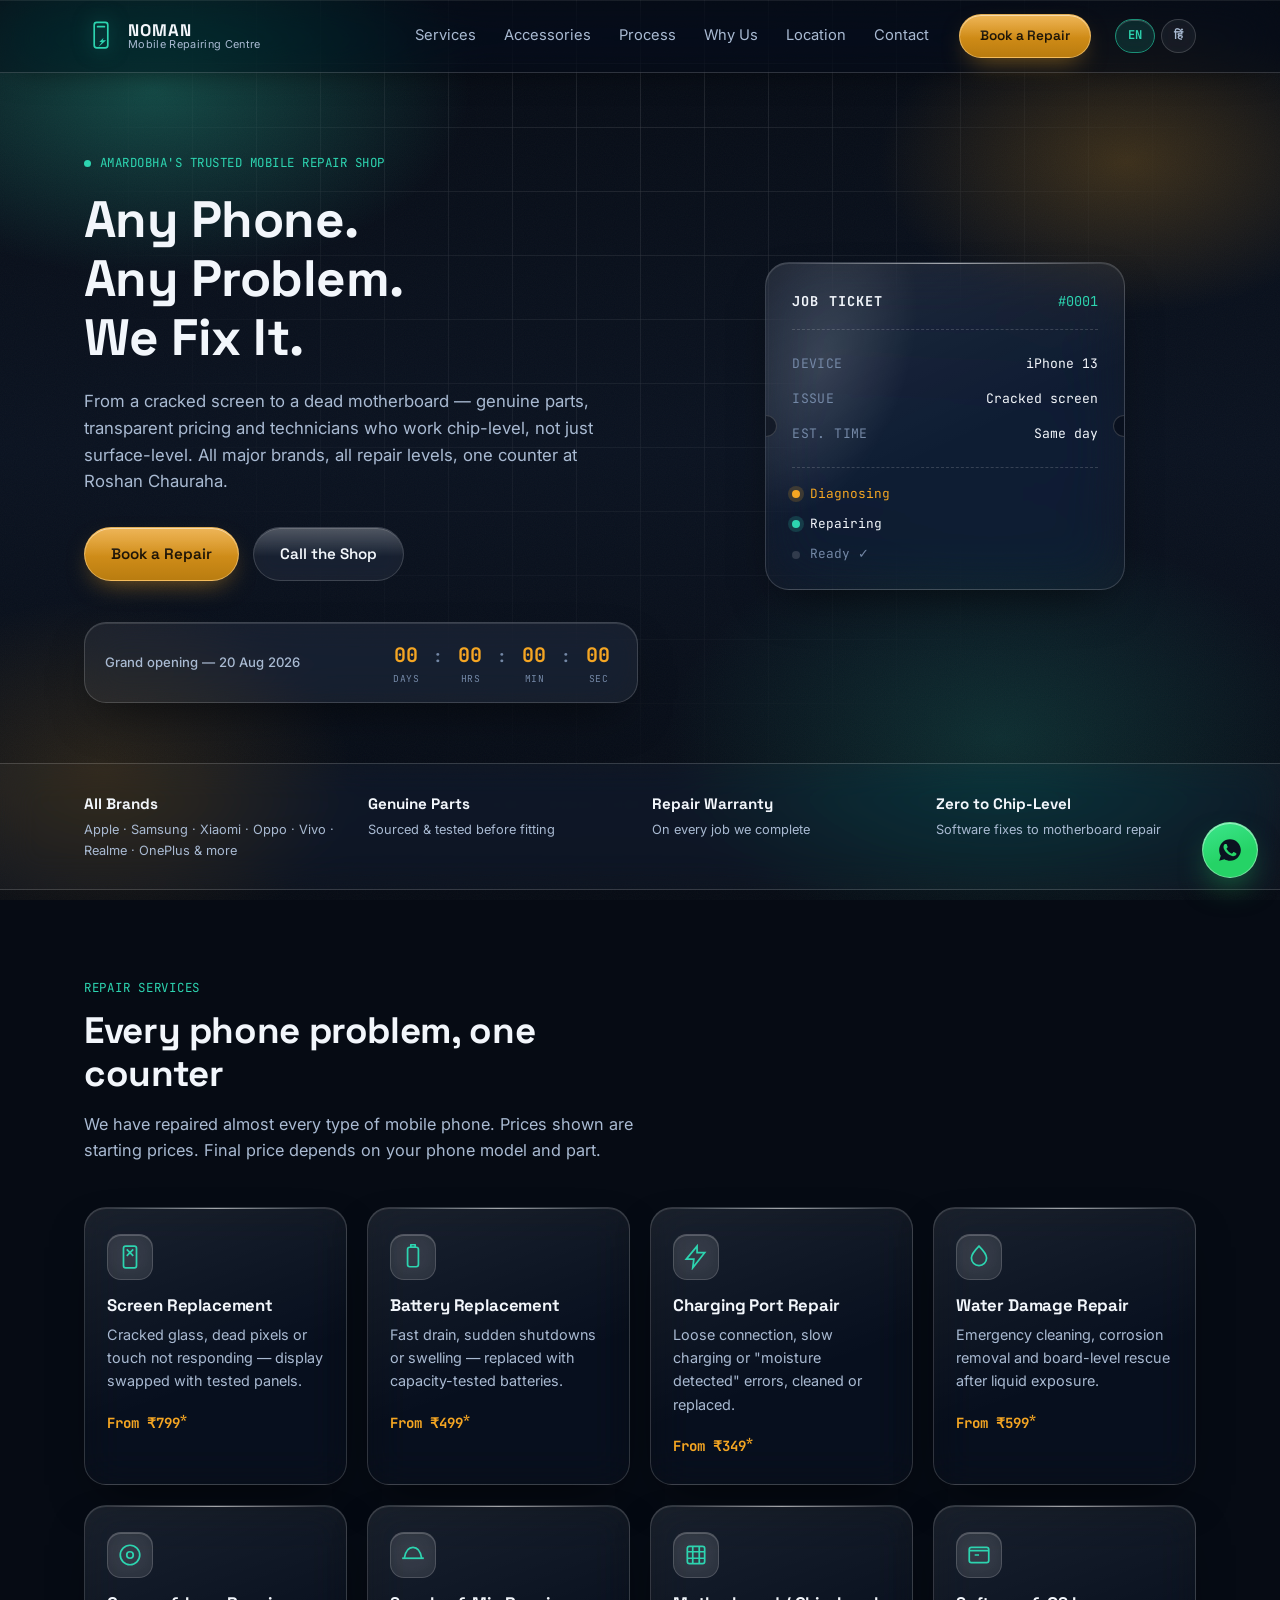
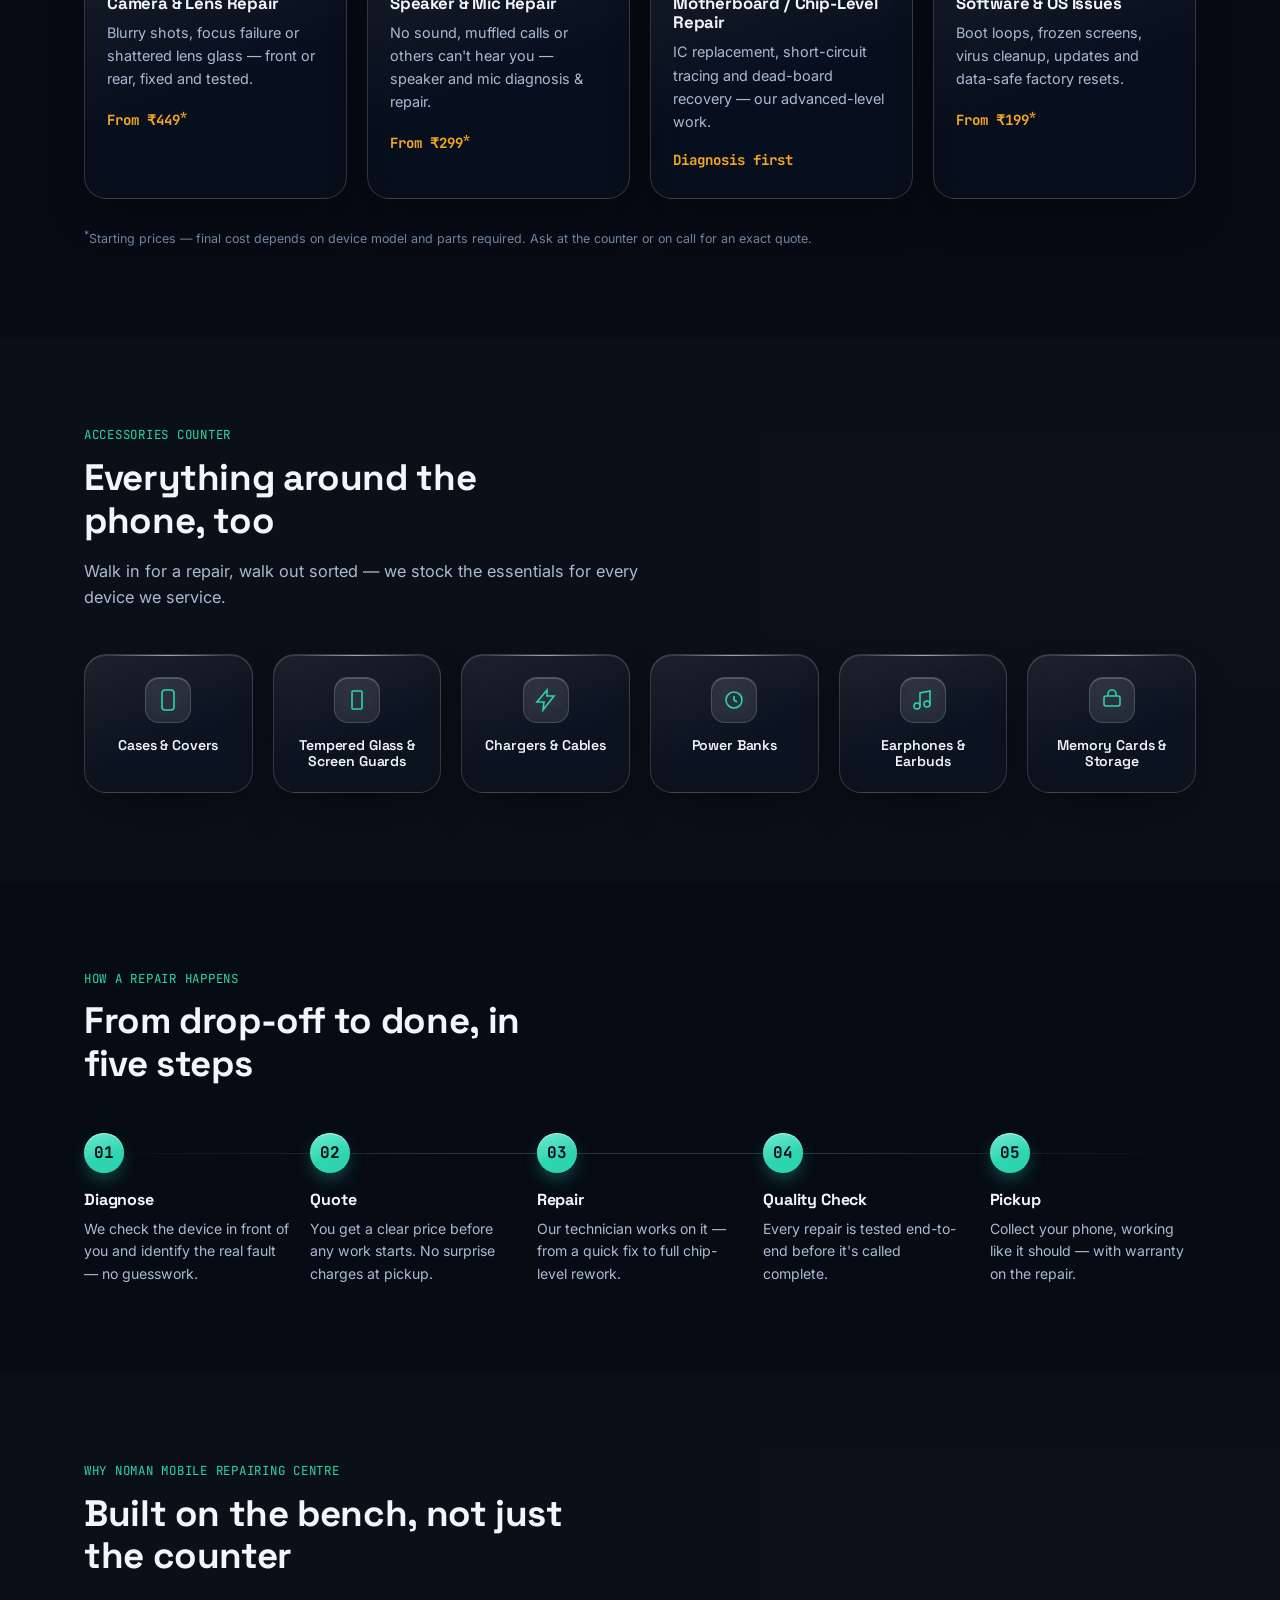
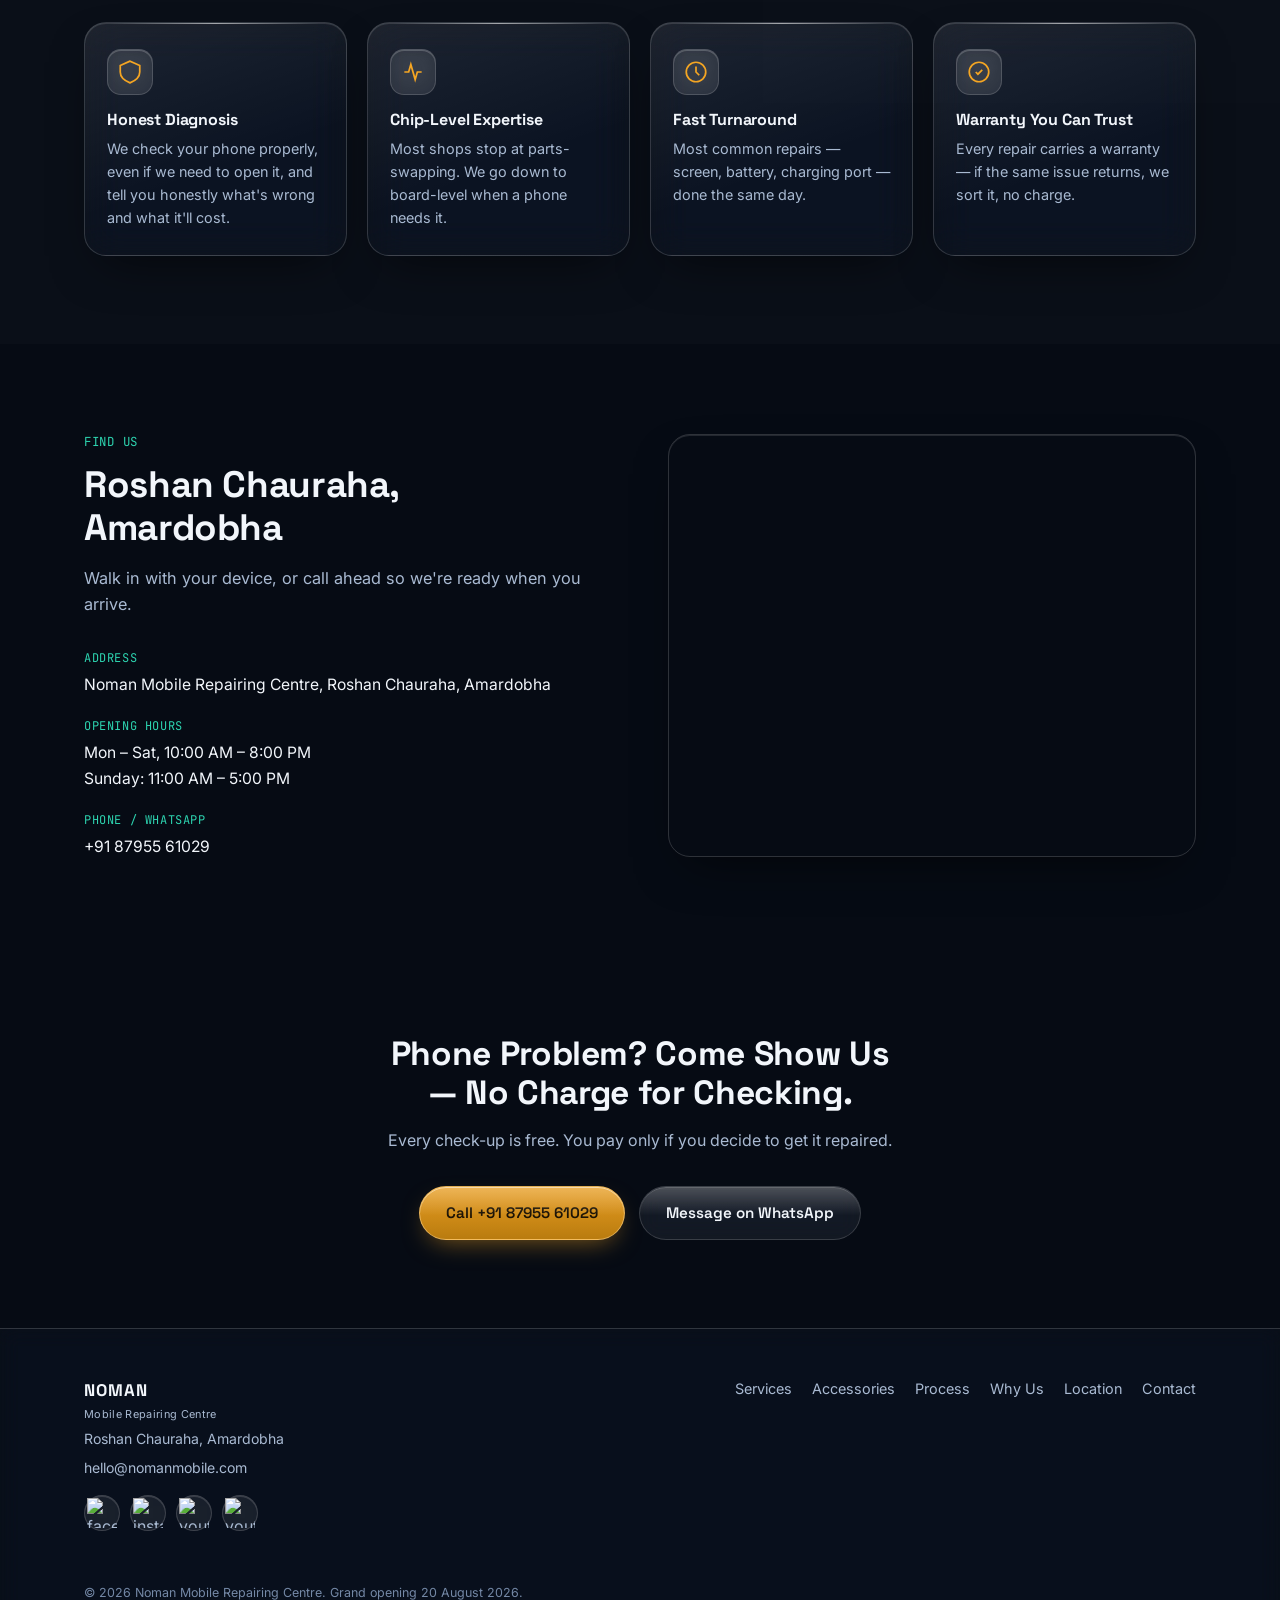
==== commit af47315f: "mobile number fixed" ====
--- a/index.html
+++ b/index.html
@@ -79,7 +79,7 @@
 
           <div class="hero-actions">
             <a href="#contact" class="btn btn-primary">Book a Repair</a>
-            <a href="tel:+910000000000" class="btn btn-outline">Call the Shop</a>
+            <a href="tel:+918795561029" class="btn btn-outline">Call the Shop</a>
           </div>
 
           <div class="opening-strip" aria-label="Grand opening countdown">
--- a/style.css
+++ b/style.css
@@ -1,29 +1,40 @@
 /* =========================================================
    NOMAN MOBILE REPAIRING CENTRE — design tokens
-   Palette: deep circuit-board ink + teal trace + amber solder accent
+   LIQUID GLASS (iOS-style) revision
+   Palette: ambient teal/amber gradient mesh behind frosted panes
    Type: Space Grotesk (display) / Inter (body) / JetBrains Mono (data)
    ========================================================= */
 :root{
-  --ink:        #0A1220;
-  --ink-2:      #0F1B2E;
-  --panel:      #12203A;
-  --panel-2:    #1A2C4A;
-  --line:       #223757;
+  --ink:        #060B14;
+  --ink-2:      #0A1220;
+  --panel:      rgba(255,255,255,0.055);
+  --panel-2:    rgba(255,255,255,0.09);
+  --line:       rgba(255,255,255,0.14);
   --teal:       #2DD4B0;
   --teal-dim:   #1B8F76;
   --amber:      #F5A623;
   --amber-dim:  #C9860F;
-  --text:       #EAF0F7;
-  --muted:      #8DA0BC;
-  --muted-2:    #5E7195;
+  --text:       #F2F6FB;
+  --muted:      #A9BAD2;
+  --muted-2:    #7488A6;
+
+  /* glass-specific tokens */
+  --glass-fill:      rgba(255,255,255,0.06);
+  --glass-fill-hi:   rgba(255,255,255,0.11);
+  --glass-border:    rgba(255,255,255,0.16);
+  --glass-highlight: rgba(255,255,255,0.55);
+  --glass-shadow:    0 20px 50px -20px rgba(0,0,0,0.65), inset 0 1px 0 rgba(255,255,255,0.12);
+  --blur-md: blur(18px) saturate(160%);
+  --blur-lg: blur(28px) saturate(180%);
+  --blur-sm: blur(10px) saturate(140%);
 
   --font-display: 'Space Grotesk', 'Segoe UI', sans-serif;
   --font-body:    'Inter', 'Segoe UI', sans-serif;
   --font-mono:    'JetBrains Mono', 'Courier New', monospace;
 
-  --radius-sm: 10px;
-  --radius-md: 16px;
-  --radius-lg: 24px;
+  --radius-sm: 14px;
+  --radius-md: 22px;
+  --radius-lg: 30px;
   --wrap: 1160px;
 }
 
@@ -62,30 +73,68 @@
   padding:0 24px;
 }
 
-/* ---------- decorative circuit background ---------- */
+/* ---------- ambient gradient-mesh background ---------- */
+/* Liquid glass only reads as glass when there's color and light behind it to bend. */
 .circuit-bg{
   position:fixed;
   inset:0;
   z-index:-1;
   pointer-events:none;
-  background-image:
-    radial-gradient(circle at 15% 8%, rgba(45,212,176,0.10), transparent 40%),
-    radial-gradient(circle at 90% 25%, rgba(245,166,35,0.07), transparent 35%),
-    linear-gradient(var(--ink), var(--ink));
+  background:
+    radial-gradient(38% 32% at 12% 10%, rgba(45,212,176,0.30), transparent 65%),
+    radial-gradient(30% 26% at 88% 18%, rgba(245,166,35,0.22), transparent 65%),
+    radial-gradient(40% 36% at 78% 82%, rgba(45,212,176,0.16), transparent 65%),
+    radial-gradient(30% 30% at 8% 86%, rgba(245,166,35,0.14), transparent 65%),
+    linear-gradient(180deg, var(--ink) 0%, var(--ink-2) 50%, var(--ink) 100%);
   background-color:var(--ink);
 }
 .circuit-bg::before{
   content:"";
   position:absolute;
   inset:0;
-  opacity:0.35;
+  opacity:0.22;
   background-image:
-    linear-gradient(90deg, var(--line) 1px, transparent 1px),
-    linear-gradient(0deg, var(--line) 1px, transparent 1px);
+    linear-gradient(90deg, rgba(255,255,255,0.5) 1px, transparent 1px),
+    linear-gradient(0deg, rgba(255,255,255,0.5) 1px, transparent 1px);
   background-size:64px 64px;
-  mask-image:linear-gradient(180deg, black, transparent 70%);
-  -webkit-mask-image:linear-gradient(180deg, black, transparent 70%);
-}
+  mask-image:radial-gradient(ellipse at 50% 0%, black, transparent 65%);
+  -webkit-mask-image:radial-gradient(ellipse at 50% 0%, black, transparent 65%);
+}
+.circuit-bg::after{
+  /* faint grain so flat blur gradients don't band */
+  content:"";
+  position:absolute;
+  inset:0;
+  opacity:0.035;
+  background-image:url("data:image/svg+xml,%3Csvg xmlns='http://www.w3.org/2000/svg' width='120' height='120'%3E%3Cfilter id='n'%3E%3CfeTurbulence type='fractalNoise' baseFrequency='0.9' numOctaves='2' stitchTiles='stitch'/%3E%3C/filter%3E%3Crect width='100%25' height='100%25' filter='url(%23n)'/%3E%3C/svg%3E");
+}
+
+/* ---------- glass utility (shared visual language) ---------- */
+/* Every frosted surface: translucent fill + blur + hairline border +
+   a soft top highlight to fake a curved, light-catching edge. */
+.card,
+.acc-card,
+.why-card,
+.ticket,
+.opening-strip,
+.site-header,
+.btn,
+.lang-chip,
+.location-map,
+.whatsapp-fab,
+.social-icon{
+  position:relative;
+  isolation:isolate;
+}
+
+/* ---------- elastic drag-stretch (see script.js) ---------- */
+/* Applied by JS to any element with class "elastic": .btn, .lang-chip,
+   .whatsapp-fab, .social-icon, .menu-toggle. While the finger/pointer is
+   down and moving, transitions are off so the shape tracks 1:1. On
+   release, a spring-style easing snaps it back with a slight overshoot. */
+.elastic{ will-change:transform; touch-action:none; }
+.elastic.is-grabbed{ transition:none; }
+.elastic.is-releasing{ transition:transform 0.5s cubic-bezier(0.34, 1.56, 0.64, 1); }
 
 /* ---------- buttons ---------- */
 .btn{
@@ -98,23 +147,39 @@
   font-family:var(--font-display);
   font-weight:600;
   font-size:0.95rem;
-  border:1.5px solid transparent;
+  border:1px solid var(--glass-border);
   transition:transform 0.15s ease, box-shadow 0.15s ease, background 0.15s ease, border-color .15s ease;
   white-space:nowrap;
+  overflow:hidden;
+}
+.btn::before{
+  /* specular sheen across the top third of the pill */
+  content:"";
+  position:absolute;
+  inset:0;
+  border-radius:inherit;
+  background:linear-gradient(180deg, rgba(255,255,255,0.35), rgba(255,255,255,0) 55%);
+  opacity:0.7;
+  pointer-events:none;
 }
 .btn:hover{ transform:translateY(-2px); }
 .btn-primary{
-  background:var(--amber);
+  background:linear-gradient(180deg, rgba(245,166,35,0.95), rgba(201,134,15,0.92));
   color:#1B1204;
-  box-shadow:0 8px 24px -8px rgba(245,166,35,0.55);
-}
-.btn-primary:hover{ background:#ffb437; }
+  box-shadow:0 10px 26px -10px rgba(245,166,35,0.55), inset 0 1px 0 rgba(255,255,255,0.5);
+  border-color:rgba(255,214,140,0.55);
+  backdrop-filter:var(--blur-sm);
+  -webkit-backdrop-filter:var(--blur-sm);
+}
+.btn-primary:hover{ box-shadow:0 14px 32px -10px rgba(245,166,35,0.65), inset 0 1px 0 rgba(255,255,255,0.55); }
 .btn-outline{
-  background:transparent;
-  border-color:var(--line);
+  background:var(--glass-fill);
   color:var(--text);
-}
-.btn-outline:hover{ border-color:var(--teal); color:var(--teal); }
+  backdrop-filter:var(--blur-sm);
+  -webkit-backdrop-filter:var(--blur-sm);
+  box-shadow:inset 0 1px 0 rgba(255,255,255,0.14);
+}
+.btn-outline:hover{ border-color:var(--teal); color:var(--teal); background:var(--glass-fill-hi); }
 .btn-sm{ padding:10px 20px; font-size:0.85rem; }
 
 /* ---------- header ---------- */
@@ -122,9 +187,11 @@
   position:sticky;
   top:0;
   z-index:50;
-  background:rgba(10,18,32,0.82);
-  backdrop-filter:blur(10px);
-  border-bottom:1px solid var(--line);
+  background:rgba(6,11,20,0.42);
+  backdrop-filter:var(--blur-lg);
+  -webkit-backdrop-filter:var(--blur-lg);
+  border-bottom:1px solid var(--glass-border);
+  box-shadow:inset 0 1px 0 rgba(255,255,255,0.08), 0 12px 32px -18px rgba(0,0,0,0.6);
 }
 .header-wrap{
   display:flex;
@@ -134,7 +201,7 @@
   padding-bottom:14px;
 }
 .brand{ display:flex; align-items:center; gap:10px; margin-right:auto; }
-.brand-mark{ color:var(--teal); display:flex; }
+.brand-mark{ color:var(--teal); display:flex; filter:drop-shadow(0 0 10px rgba(45,212,176,0.5)); }
 .brand-text{ display:flex; flex-direction:column; line-height:1.1; }
 .brand-name{ font-family:var(--font-display); font-weight:700; letter-spacing:0.06em; font-size:1.05rem; }
 .brand-sub{ font-size:0.68rem; color:var(--muted); letter-spacing:0.03em; }
@@ -160,19 +227,23 @@
   height:34px;
   padding:0 12px;
   border-radius:999px;
-  border:1.5px solid var(--line);
+  border:1px solid var(--glass-border);
+  background:var(--glass-fill);
+  backdrop-filter:var(--blur-sm);
+  -webkit-backdrop-filter:var(--blur-sm);
   font-family:var(--font-mono);
   font-size:0.76rem;
   font-weight:700;
   color:var(--muted);
-  transition:border-color 0.15s ease, color 0.15s ease;
+  transition:border-color 0.15s ease, color 0.15s ease, background 0.15s ease;
   white-space:nowrap;
 }
-.lang-chip:hover{ border-color:var(--teal); color:var(--text); }
+.lang-chip:hover{ border-color:var(--teal); color:var(--text); background:var(--glass-fill-hi); }
 .lang-chip.is-current{
   color:var(--teal);
   border-color:var(--teal-dim);
-  background:rgba(45,212,176,0.08);
+  background:rgba(45,212,176,0.14);
+  box-shadow:inset 0 1px 0 rgba(255,255,255,0.2);
 }
 
 /* Hindi page: swap in a Devanagari-friendly stack everywhere fonts are referenced */
@@ -211,9 +282,11 @@
   gap:5px;
   width:38px;
   height:38px;
-  background:transparent;
-  border:1px solid var(--line);
-  border-radius:8px;
+  background:var(--glass-fill);
+  backdrop-filter:var(--blur-sm);
+  -webkit-backdrop-filter:var(--blur-sm);
+  border:1px solid var(--glass-border);
+  border-radius:11px;
   cursor:pointer;
 }
 .menu-toggle span{
@@ -274,9 +347,12 @@
 .opening-strip{
   margin-top:40px;
   padding:16px 20px;
-  background:var(--panel);
-  border:1px solid var(--line);
+  background:var(--glass-fill);
+  backdrop-filter:var(--blur-md);
+  -webkit-backdrop-filter:var(--blur-md);
+  border:1px solid var(--glass-border);
   border-radius:var(--radius-md);
+  box-shadow:var(--glass-shadow);
   display:flex;
   align-items:center;
   justify-content:space-between;
@@ -294,27 +370,51 @@
 .cd-label{ font-size:0.6rem; color:var(--muted-2); text-transform:uppercase; letter-spacing:0.05em; }
 .cd-sep{ color:var(--muted-2); font-weight:700; transform:translateY(-6px); }
 
-/* ---------- signature: diagnostic job ticket ---------- */
+/* ---------- signature: diagnostic job ticket, rendered as a glass pane ---------- */
 .hero-visual{ display:flex; justify-content:center; }
 .ticket{
   position:relative;
   width:100%;
   max-width:360px;
-  background:var(--panel);
-  border:1px solid var(--line);
-  border-radius:18px;
+  background:linear-gradient(155deg, rgba(255,255,255,0.10), rgba(255,255,255,0.03) 55%);
+  backdrop-filter:var(--blur-lg);
+  -webkit-backdrop-filter:var(--blur-lg);
+  border:1px solid var(--glass-border);
+  border-radius:24px;
   padding:28px 26px 24px;
-  box-shadow:0 30px 60px -30px rgba(0,0,0,0.6);
+  box-shadow:var(--glass-shadow);
   font-family:var(--font-mono);
+  overflow:hidden;
+}
+.ticket::before{
+  /* the light-catching curved highlight along the top edge */
+  content:"";
+  position:absolute;
+  top:0; left:8%; right:8%;
+  height:1px;
+  background:linear-gradient(90deg, transparent, var(--glass-highlight), transparent);
+}
+.ticket::after{
+  /* a soft roaming glow, like light moving across a curved glass surface */
+  content:"";
+  position:absolute;
+  top:-40%; left:-20%;
+  width:70%; height:140%;
+  background:radial-gradient(closest-side, rgba(255,255,255,0.14), transparent 70%);
+  transform:rotate(18deg);
+  pointer-events:none;
 }
 .ticket-hole{
   position:absolute;
   top:50%;
   width:22px; height:22px;
-  background:var(--ink);
-  border:1px solid var(--line);
+  background:rgba(6,11,20,0.6);
+  backdrop-filter:var(--blur-sm);
+  -webkit-backdrop-filter:var(--blur-sm);
+  border:1px solid var(--glass-border);
   border-radius:50%;
   transform:translateY(-50%);
+  z-index:1;
 }
 .ticket-hole--l{ left:-11px; }
 .ticket-hole--r{ right:-11px; }
@@ -322,13 +422,17 @@
   display:flex;
   justify-content:space-between;
   align-items:baseline;
+  position:relative;
+  z-index:1;
 }
 .ticket-title{ font-weight:700; letter-spacing:0.08em; font-size:0.85rem; color:var(--text); }
 .ticket-id{ color:var(--teal); font-size:0.85rem; }
 .ticket-rule{
   border:none;
-  border-top:1.5px dashed var(--line);
+  border-top:1.5px dashed var(--glass-border);
   margin:16px 0;
+  position:relative;
+  z-index:1;
 }
 .ticket-row{
   display:flex;
@@ -336,10 +440,12 @@
   gap:12px;
   font-size:0.82rem;
   padding:7px 0;
+  position:relative;
+  z-index:1;
 }
 .ticket-key{ color:var(--muted-2); letter-spacing:0.03em; }
 .ticket-val{ color:var(--text); text-align:right; }
-.ticket-status{ display:flex; flex-direction:column; gap:10px; margin-top:4px; }
+.ticket-status{ display:flex; flex-direction:column; gap:10px; margin-top:4px; position:relative; z-index:1; }
 .status-step{
   display:flex; align-items:center; gap:10px;
   font-size:0.8rem; color:var(--muted-2);
@@ -351,15 +457,17 @@
   transition:background 0.2s ease, box-shadow 0.2s ease;
 }
 .status-step.is-active{ color:var(--text); }
-.status-step.is-active .status-dot{ background:var(--teal); box-shadow:0 0 0 4px rgba(45,212,176,0.15); }
+.status-step.is-active .status-dot{ background:var(--teal); box-shadow:0 0 0 4px rgba(45,212,176,0.18); }
 .status-step.is-done{ color:var(--amber); }
-.status-step.is-done .status-dot{ background:var(--amber); box-shadow:0 0 0 4px rgba(245,166,35,0.15); }
+.status-step.is-done .status-dot{ background:var(--amber); box-shadow:0 0 0 4px rgba(245,166,35,0.18); }
 
 /* ---------- trust strip ---------- */
 .trust-strip{
-  border-top:1px solid var(--line);
-  border-bottom:1px solid var(--line);
-  background:var(--ink-2);
+  border-top:1px solid var(--glass-border);
+  border-bottom:1px solid var(--glass-border);
+  background:rgba(255,255,255,0.03);
+  backdrop-filter:var(--blur-md);
+  -webkit-backdrop-filter:var(--blur-md);
 }
 .trust-wrap{
   display:grid;
@@ -373,7 +481,7 @@
 
 /* ---------- sections ---------- */
 .section{ padding:88px 0; }
-.section-alt{ background:var(--ink-2); }
+.section-alt{ background:rgba(255,255,255,0.02); }
 .section-eyebrow{
   font-family:var(--font-mono);
   color:var(--teal);
@@ -396,26 +504,45 @@
 
 .grid{ display:grid; gap:20px; }
 
-/* services */
+/* ---------- glass panes: services / accessories / why-us ---------- */
 .services-grid{
   grid-template-columns:repeat(4, 1fr);
   margin-top:44px;
 }
 .card{
-  background:var(--panel);
-  border:1px solid var(--line);
+  background:linear-gradient(160deg, rgba(255,255,255,0.09), rgba(255,255,255,0.02) 60%);
+  backdrop-filter:var(--blur-md);
+  -webkit-backdrop-filter:var(--blur-md);
+  border:1px solid var(--glass-border);
   border-radius:var(--radius-md);
   padding:26px 22px;
-  transition:border-color 0.2s ease, transform 0.2s ease;
-}
-.card:hover{ border-color:var(--teal-dim); transform:translateY(-4px); }
+  box-shadow:var(--glass-shadow);
+  transition:border-color 0.2s ease, transform 0.2s ease, box-shadow 0.2s ease;
+  overflow:hidden;
+}
+.card::before{
+  content:"";
+  position:absolute;
+  top:0; left:10%; right:10%;
+  height:1px;
+  background:linear-gradient(90deg, transparent, var(--glass-highlight), transparent);
+}
+.card:hover{
+  border-color:var(--teal-dim);
+  transform:translateY(-4px);
+  box-shadow:0 26px 56px -20px rgba(0,0,0,0.7), inset 0 1px 0 rgba(255,255,255,0.16);
+}
 .card-icon{
   width:46px; height:46px;
-  border-radius:12px;
-  background:var(--panel-2);
+  border-radius:14px;
+  background:rgba(255,255,255,0.08);
+  border:1px solid var(--glass-border);
+  backdrop-filter:var(--blur-sm);
+  -webkit-backdrop-filter:var(--blur-sm);
   color:var(--teal);
   display:flex; align-items:center; justify-content:center;
   margin-bottom:16px;
+  box-shadow:inset 0 1px 0 rgba(255,255,255,0.2);
 }
 .service-card h3{ font-size:1.05rem; margin-bottom:8px; }
 .service-card p{ color:var(--muted); font-size:0.9rem; }
@@ -435,12 +562,23 @@
   margin-top:44px;
 }
 .acc-card{
-  background:var(--panel);
-  border:1px solid var(--line);
+  background:linear-gradient(160deg, rgba(255,255,255,0.08), rgba(255,255,255,0.02) 60%);
+  backdrop-filter:var(--blur-sm);
+  -webkit-backdrop-filter:var(--blur-sm);
+  border:1px solid var(--glass-border);
   border-radius:var(--radius-md);
   padding:22px 16px;
   text-align:center;
+  box-shadow:var(--glass-shadow);
   transition:border-color 0.2s ease, transform 0.2s ease;
+  overflow:hidden;
+}
+.acc-card::before{
+  content:"";
+  position:absolute;
+  top:0; left:14%; right:14%;
+  height:1px;
+  background:linear-gradient(90deg, transparent, var(--glass-highlight), transparent);
 }
 .acc-card:hover{ border-color:var(--teal-dim); transform:translateY(-4px); }
 .acc-card .card-icon{ margin:0 auto 14px; }
@@ -459,20 +597,20 @@
   position:absolute;
   top:20px; left:0; right:0;
   height:1px;
-  background:var(--line);
+  background:linear-gradient(90deg, transparent, var(--glass-border), var(--glass-border), transparent);
   z-index:0;
 }
 .process-step{ position:relative; z-index:1; }
 .process-num{
-  display:block;
+  display:flex; align-items:center; justify-content:center;
   font-family:var(--font-mono);
   color:var(--ink);
-  background:var(--teal);
+  background:linear-gradient(160deg, #6FEBD1, var(--teal) 60%);
   width:40px; height:40px;
   border-radius:50%;
-  display:flex; align-items:center; justify-content:center;
   font-weight:700;
   margin-bottom:18px;
+  box-shadow:0 8px 20px -6px rgba(45,212,176,0.55), inset 0 1px 0 rgba(255,255,255,0.5);
 }
 .process-step h3{ font-size:1rem; margin-bottom:8px; }
 .process-step p{ color:var(--muted); font-size:0.88rem; }
@@ -480,10 +618,21 @@
 /* why us */
 .why-grid{ grid-template-columns:repeat(4,1fr); margin-top:44px; }
 .why-card{
-  background:var(--panel);
-  border:1px solid var(--line);
+  background:linear-gradient(160deg, rgba(255,255,255,0.09), rgba(255,255,255,0.02) 60%);
+  backdrop-filter:var(--blur-md);
+  -webkit-backdrop-filter:var(--blur-md);
+  border:1px solid var(--glass-border);
   border-radius:var(--radius-md);
   padding:26px 22px;
+  box-shadow:var(--glass-shadow);
+  overflow:hidden;
+}
+.why-card::before{
+  content:"";
+  position:absolute;
+  top:0; left:10%; right:10%;
+  height:1px;
+  background:linear-gradient(90deg, transparent, var(--glass-highlight), transparent);
 }
 .why-card .card-icon{ color:var(--amber); }
 .why-card h3{ font-size:1rem; margin-bottom:8px; }
@@ -504,10 +653,11 @@
 .location-map{
   border-radius:var(--radius-md);
   overflow:hidden;
-  border:1px solid var(--line);
+  border:1px solid var(--glass-border);
+  box-shadow:var(--glass-shadow);
   aspect-ratio:4/3.2;
 }
-.location-map iframe{ width:100%; height:100%; border:0; filter:grayscale(0.2) contrast(1.05); }
+.location-map iframe{ width:100%; height:100%; border:0; filter:grayscale(0.3) contrast(1.05) brightness(0.9); }
 
 /* cta */
 .cta-section{ text-align:center; }
@@ -516,7 +666,13 @@
 .cta-actions{ margin-top:32px; display:flex; gap:14px; justify-content:center; flex-wrap:wrap; }
 
 /* footer */
-.site-footer{ border-top:1px solid var(--line); padding:48px 0 28px; }
+.site-footer{
+  border-top:1px solid var(--glass-border);
+  padding:48px 0 28px;
+  background:rgba(255,255,255,0.02);
+  backdrop-filter:var(--blur-sm);
+  -webkit-backdrop-filter:var(--blur-sm);
+}
 .footer-wrap{ display:flex; flex-wrap:wrap; justify-content:space-between; gap:28px; }
 .footer-brand p{ margin-top:6px; color:var(--muted); font-size:0.88rem; }
 .footer-brand .brand-name{ display:block; }
@@ -528,11 +684,14 @@
 .social-icon{
   width:36px; height:36px;
   border-radius:50%;
-  background:var(--panel-2);
-  border:1px solid var(--line);
+  background:var(--glass-fill);
+  backdrop-filter:var(--blur-sm);
+  -webkit-backdrop-filter:var(--blur-sm);
+  border:1px solid var(--glass-border);
   color:var(--muted);
   display:flex; align-items:center; justify-content:center;
   transition:background 0.15s ease, color 0.15s ease, border-color 0.15s ease, transform 0.15s ease;
+  box-shadow:inset 0 1px 0 rgba(255,255,255,0.14);
 }
 .social-icon:hover{ background:var(--teal); border-color:var(--teal); color:var(--ink); transform:translateY(-2px); }
 
@@ -547,10 +706,11 @@
   bottom:22px; right:22px;
   width:56px; height:56px;
   border-radius:50%;
-  background:#25D366;
+  background:linear-gradient(160deg, #3CE68C, #25D366 60%);
   color:#0A1220;
   display:flex; align-items:center; justify-content:center;
-  box-shadow:0 12px 28px -8px rgba(37,211,102,0.6);
+  box-shadow:0 14px 32px -10px rgba(37,211,102,0.6), inset 0 1px 0 rgba(255,255,255,0.5);
+  border:1px solid rgba(255,255,255,0.35);
   z-index:40;
   transition:transform 0.15s ease;
 }
@@ -596,10 +756,10 @@
     transition:max-height 0.35s ease, opacity 0.25s ease, transform 0.3s ease, margin-top 0.3s ease;
   }
   .main-nav{ flex-direction:column; gap:4px; }
-  .main-nav a{ padding:10px 2px; border-bottom:1px solid var(--line); }
+  .main-nav a{ padding:10px 2px; border-bottom:1px solid var(--glass-border); }
   .main-nav a:last-child{ border-bottom:none; }
   .nav-panel .nav-cta{ width:100%; }
-  .nav-panel .lang-group{ padding-top:14px; border-top:1px solid var(--line); }
+  .nav-panel .lang-group{ padding-top:14px; border-top:1px solid var(--glass-border); }
 
   .site-header.is-open .nav-panel{
     max-height:640px;
@@ -628,4 +788,13 @@
   .cd-num{ font-size:1.05rem; }
   .ticket{ padding:24px 20px 20px; }
   .footer-wrap{ flex-direction:column; }
+}
+
+/* Fallback for browsers without backdrop-filter support: solid-ish panels
+   instead of transparent-and-flat, so content stays readable. */
+@supports not ((backdrop-filter: blur(1px)) or (-webkit-backdrop-filter: blur(1px))){
+  .card, .acc-card, .why-card, .ticket, .opening-strip,
+  .site-header, .btn-outline, .lang-chip, .menu-toggle, .social-icon{
+    background:var(--ink-2);
+  }
 }
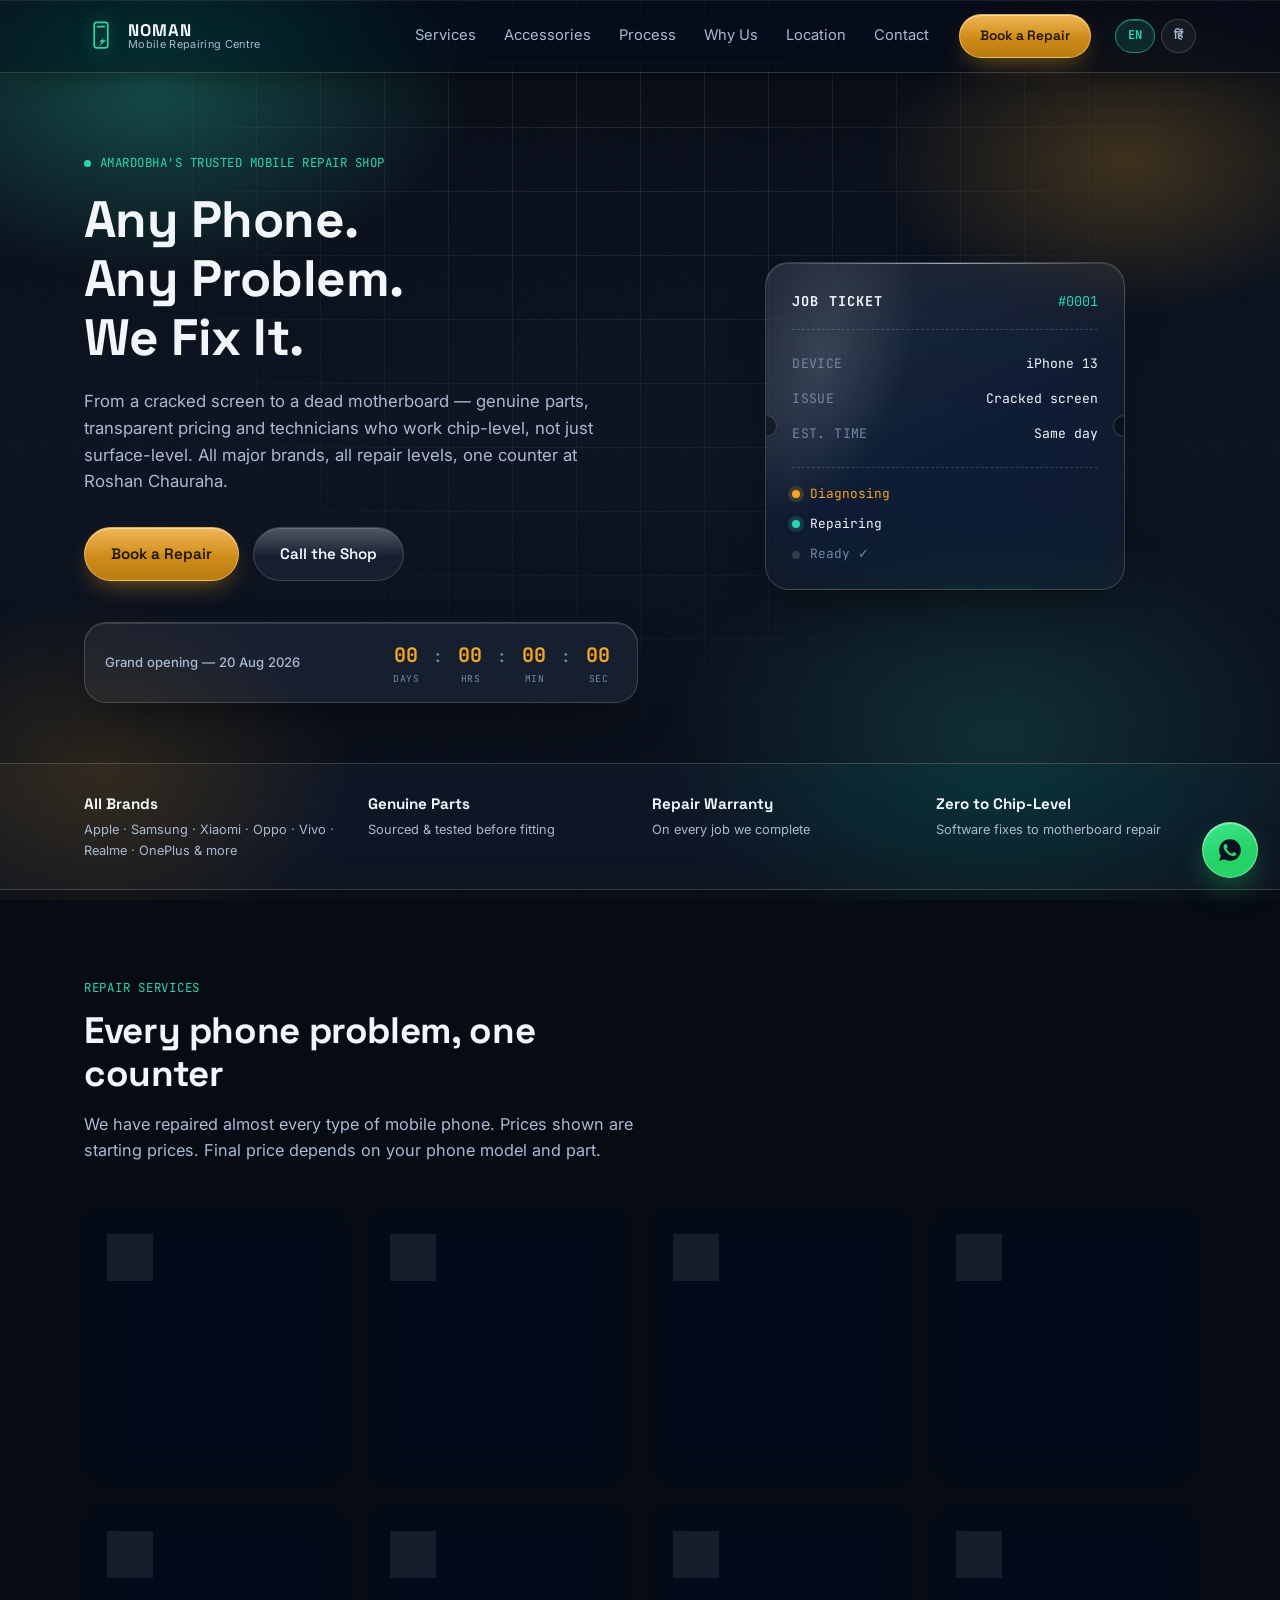
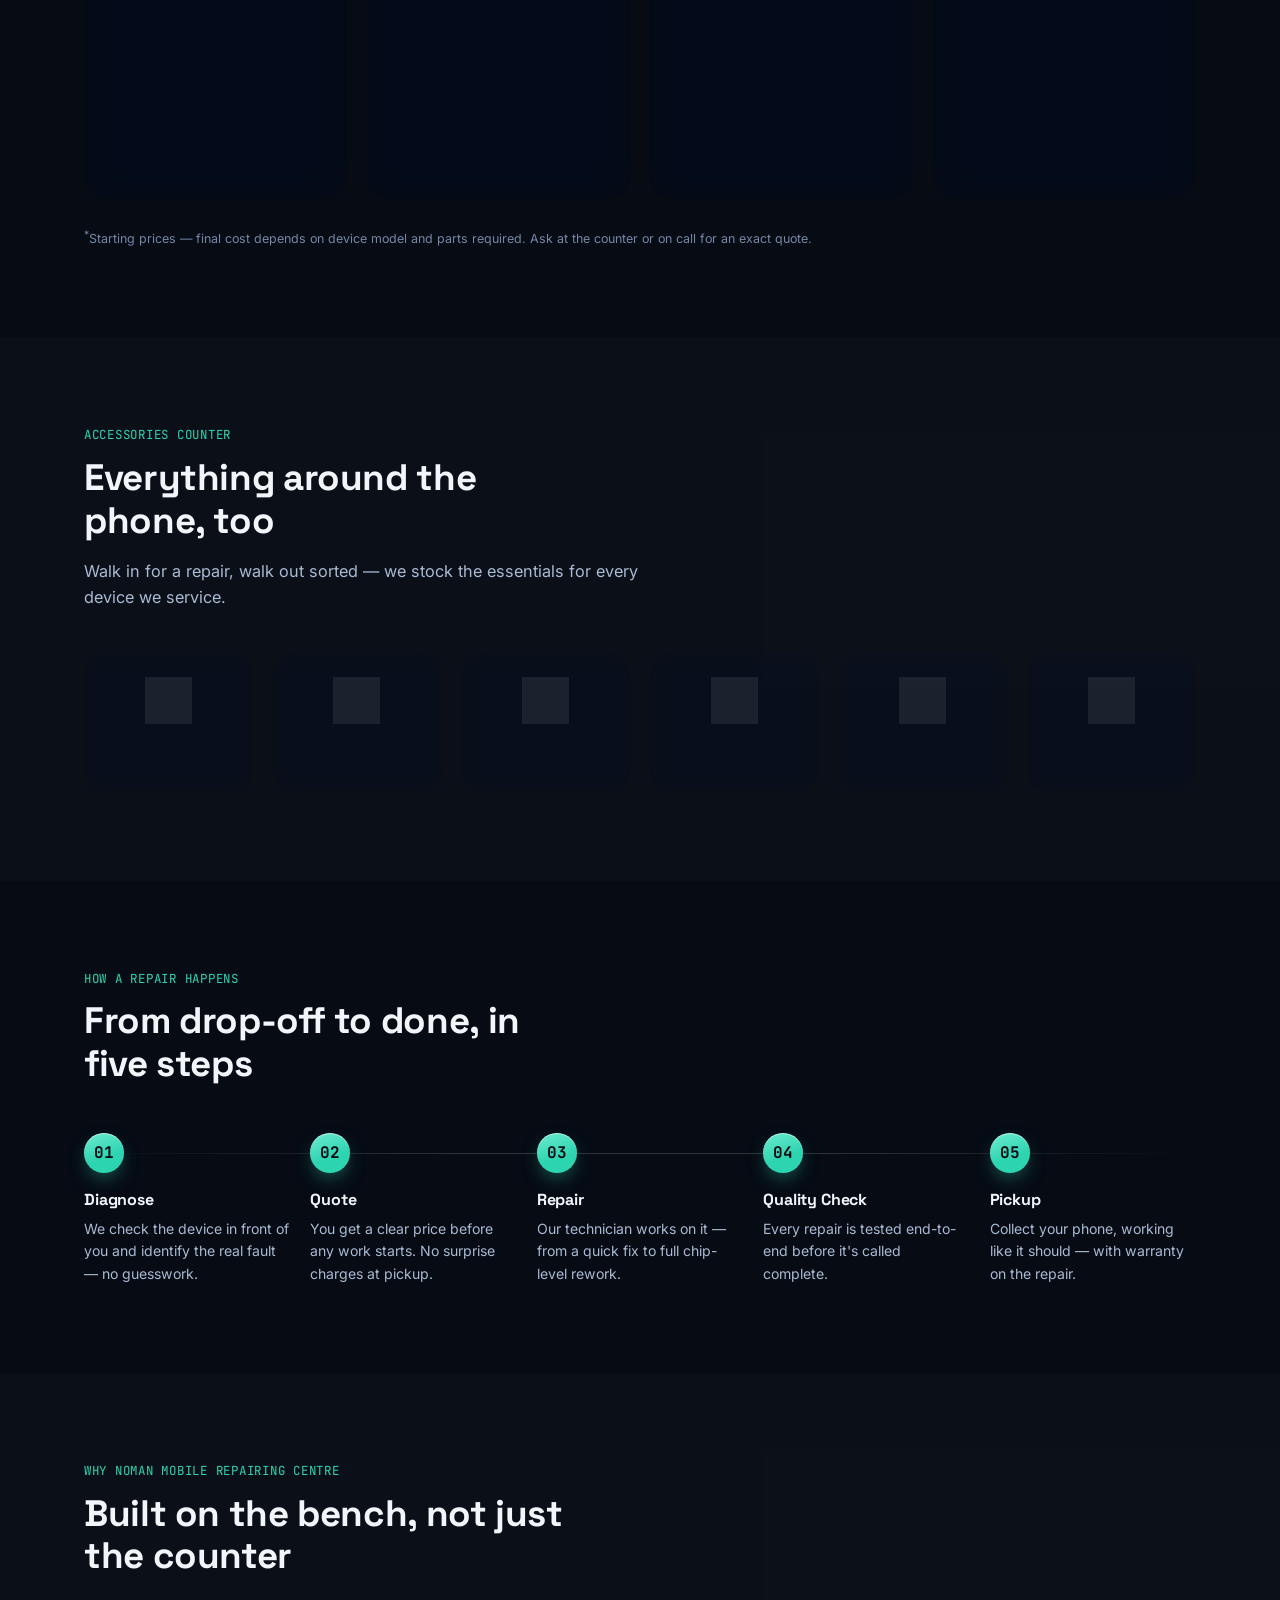
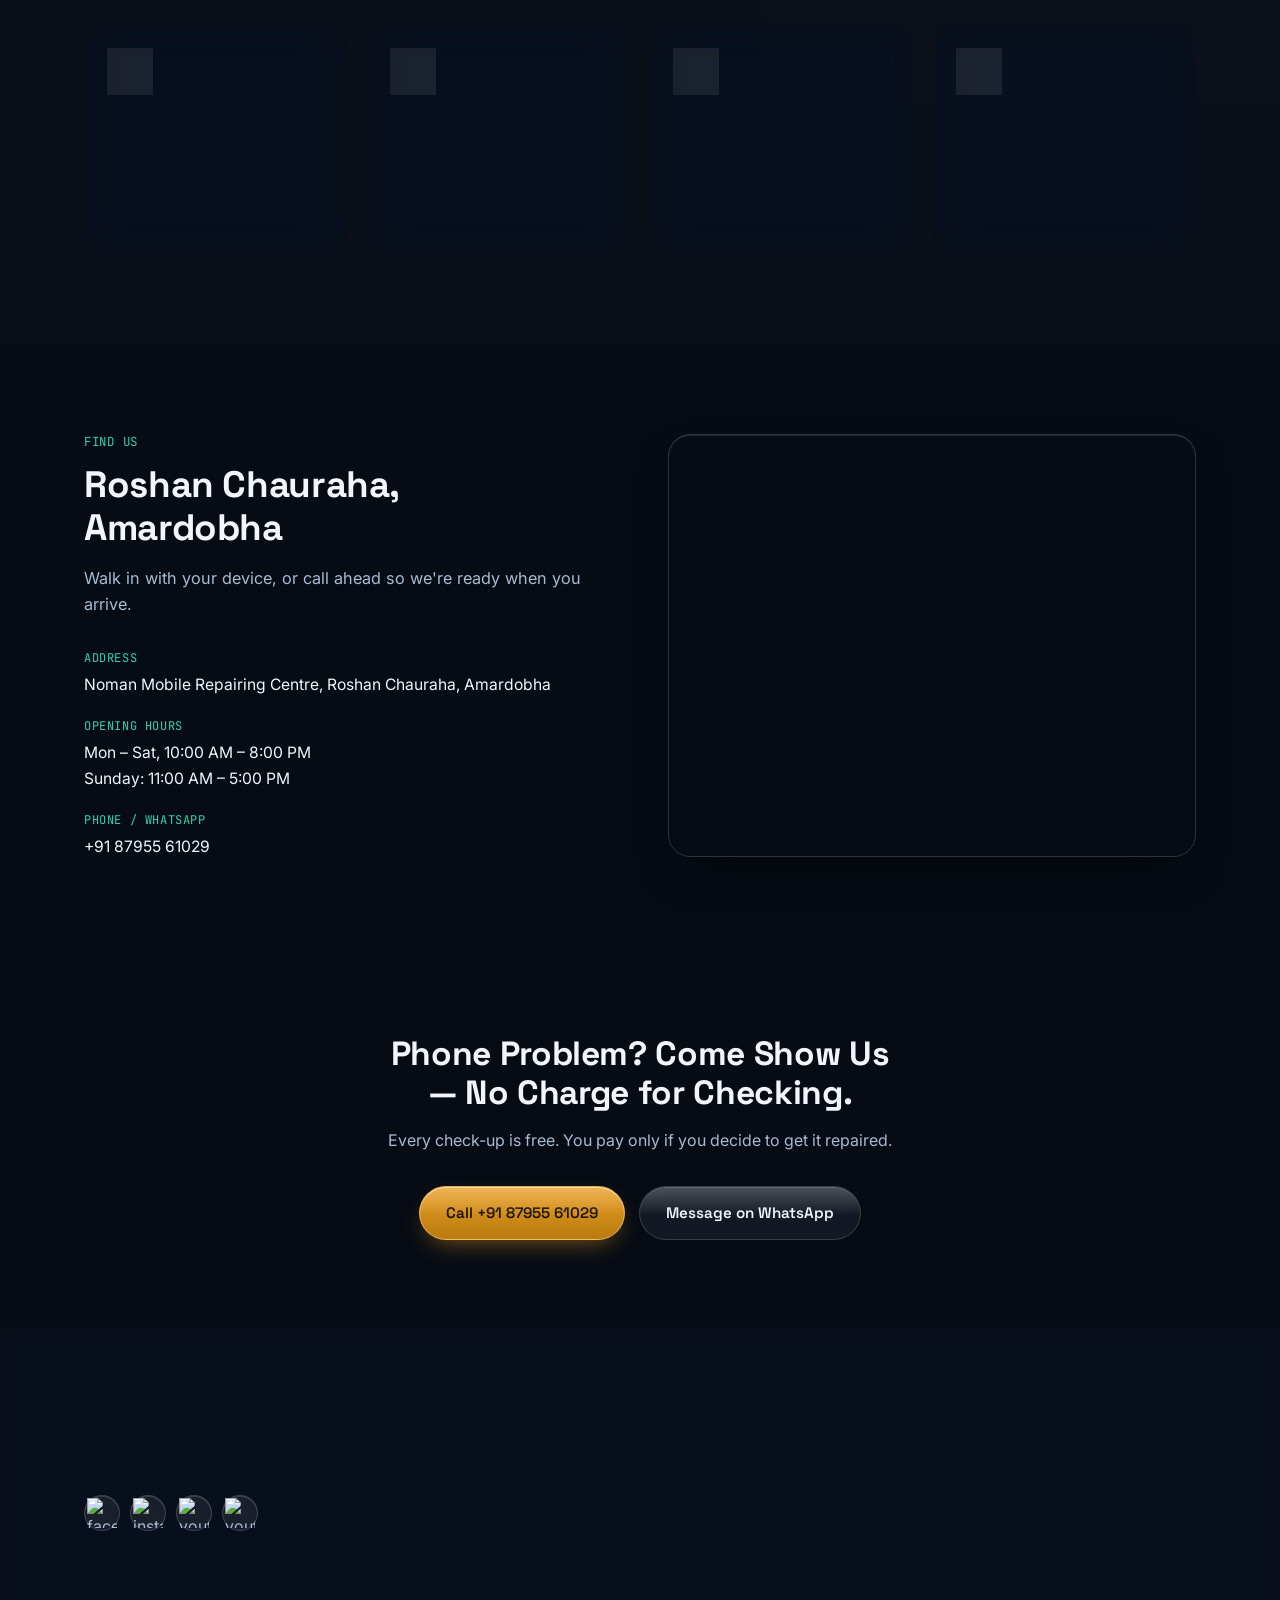
==== commit 0a07283c: "og image extension fixed" ====
--- a/index.html
+++ b/index.html
@@ -17,6 +17,21 @@
   <link rel="stylesheet" href="style.css">
   <link rel="alternate" hreflang="en" href="https://www.nomanmobile.com/">
   <link rel="alternate" hreflang="hi" href="https://hi.nomanmobile.com/">
+
+  <!-- Open Graph -->
+  <meta property="og:type" content="website">
+  <meta property="og:site_name" content="Noman Mobile Repairing Centre">
+  <meta property="og:title" content="Noman Mobile Repairing Centre | Chip-Level Mobile Repair in Amardobha">
+  <meta property="og:description"
+    content="Trusted mobile repair shop at Roshan Chauraha, Amardobha. Screen replacement, battery, charging port, water damage, motherboard chip-level repair & genuine accessories. Free diagnosis.">
+  <meta property="og:url" content="https://nomanmobile.com/">
+  <meta property="og:image" content="https://nomanmobile.com/assets/images/og_image.png">
+  <meta property="og:image:secure_url" content="https://nomanmobile.com/assets/images/og_image.png">
+  <meta property="og:image:width" content="1200">
+  <meta property="og:image:height" content="630">
+  <meta property="og:image:alt" content="Noman Mobile Repairing Centre - Roshan Chauraha, Amardobha">
+  <meta property="og:locale" content="en_IN">
+  <meta property="og:locale:alternate" content="hi_IN">
 </head>
 
 <body>
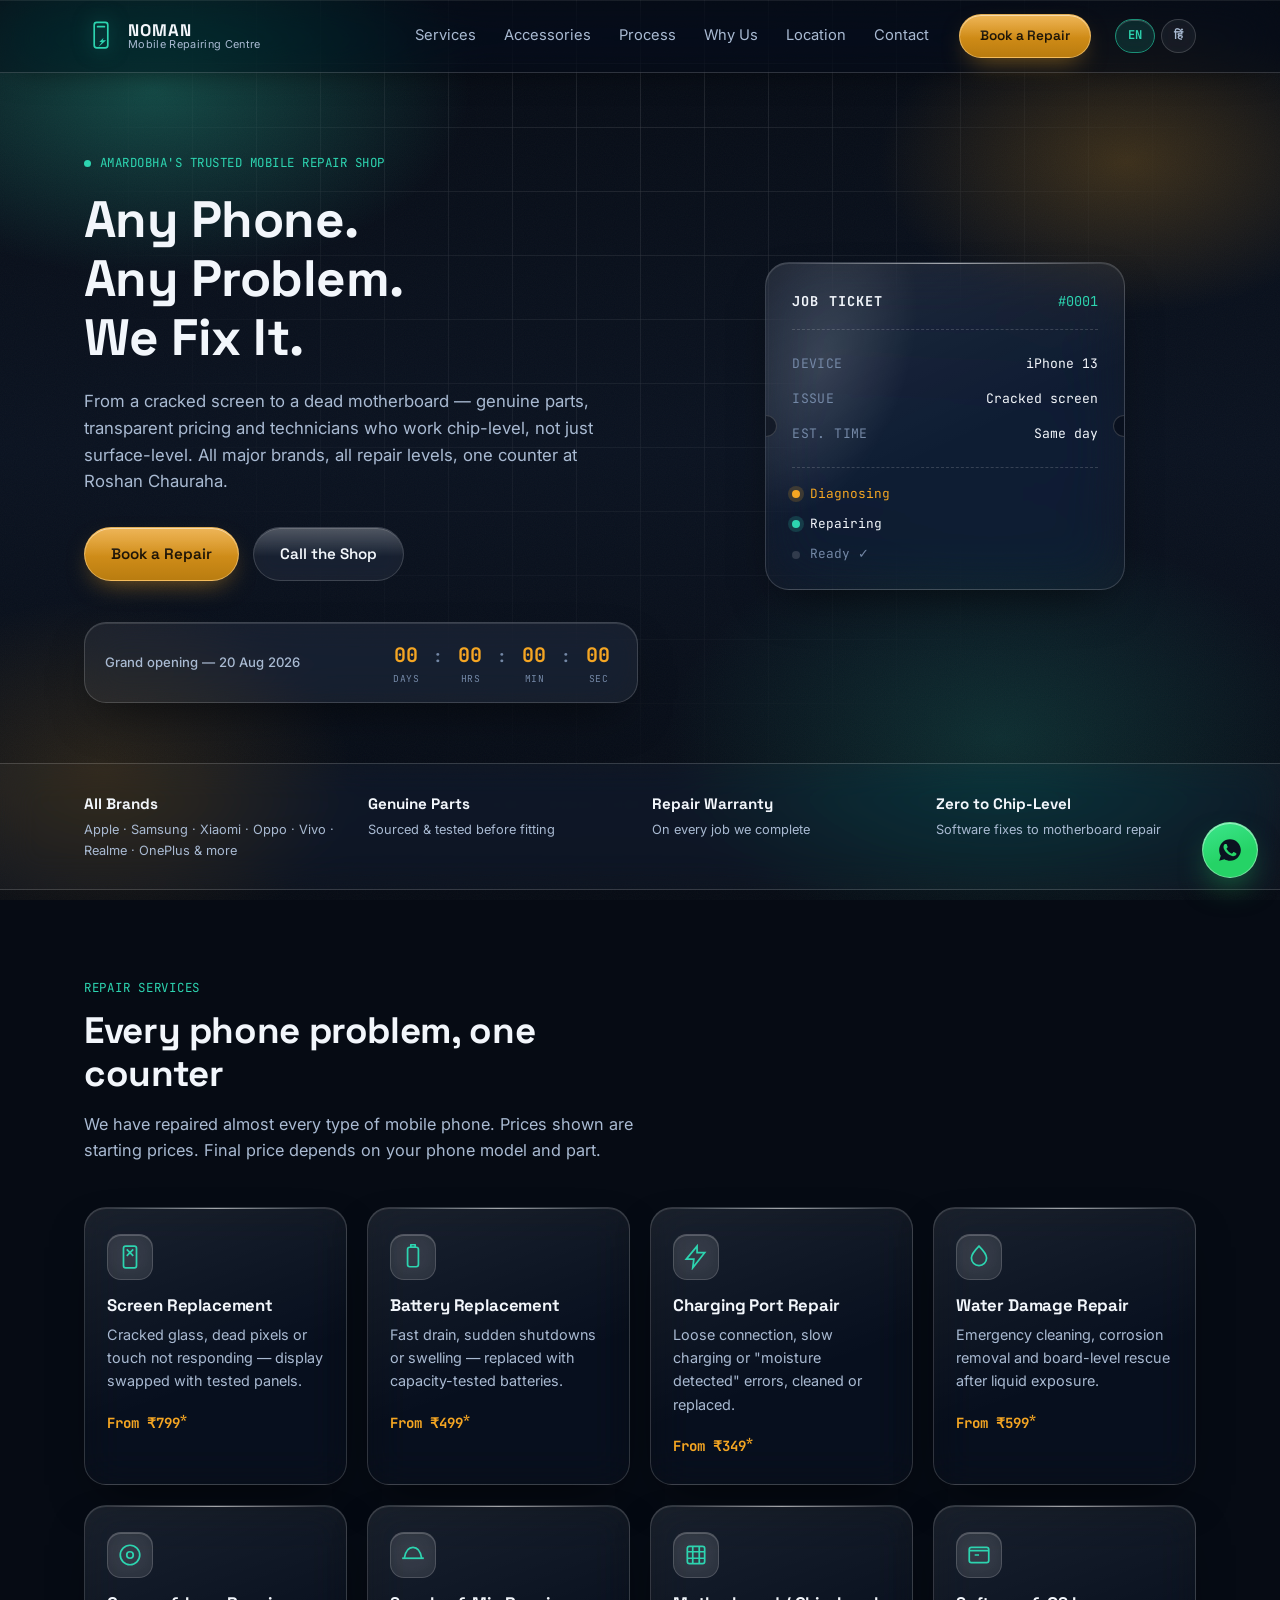
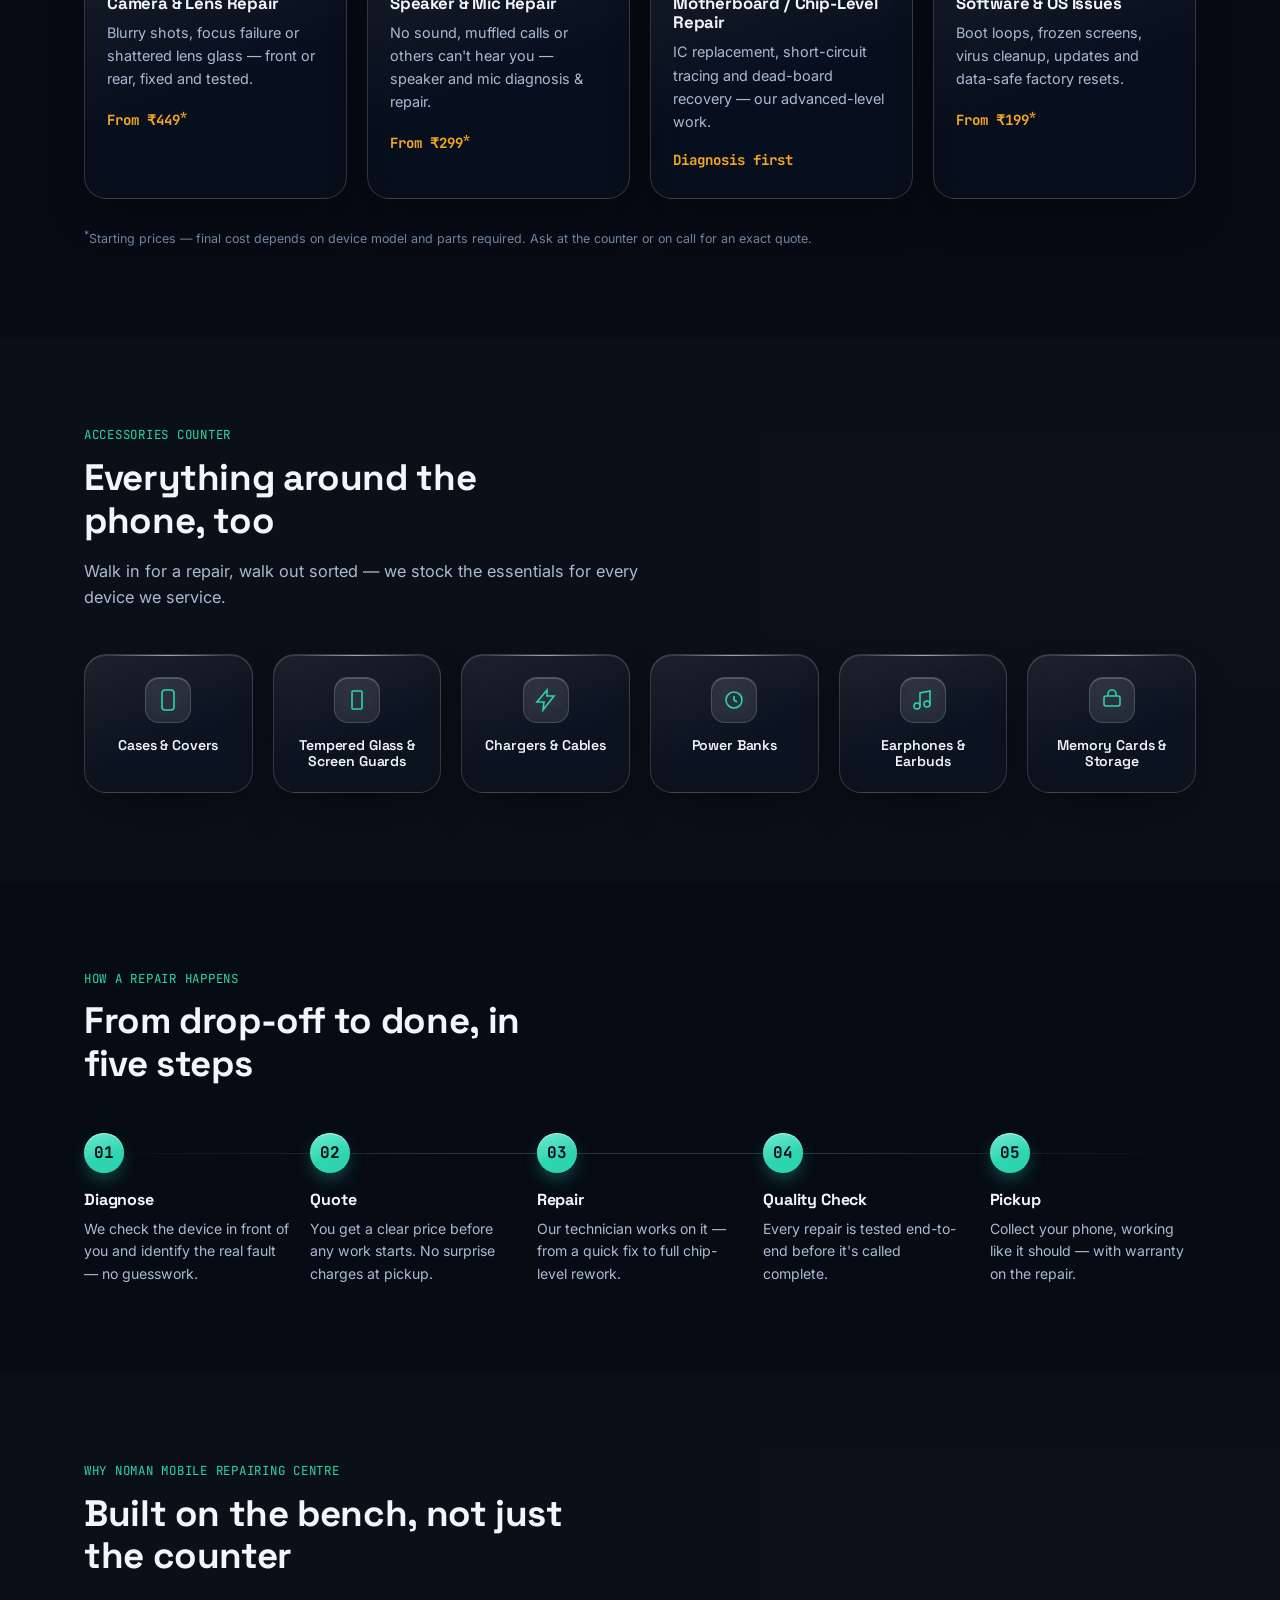
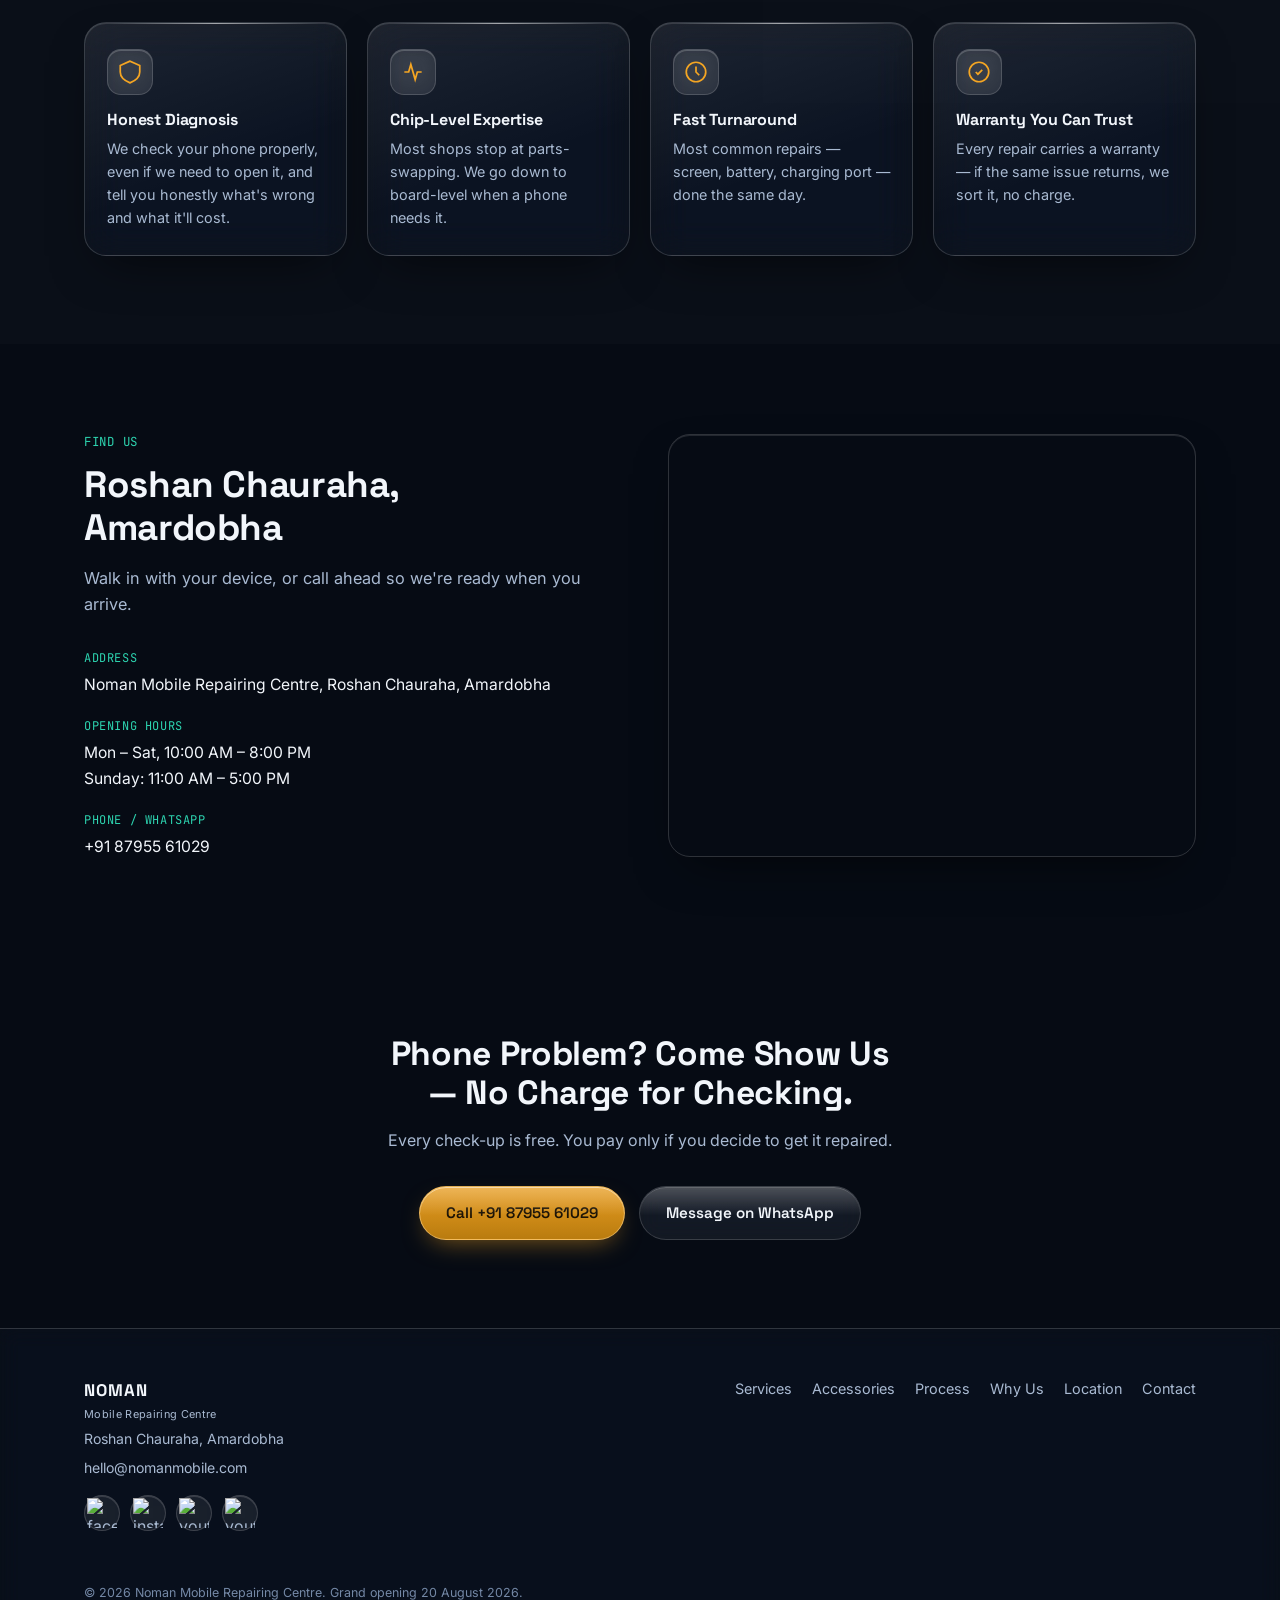
==== commit 85b0769b: "theme color added" ====
--- a/index.html
+++ b/index.html
@@ -17,6 +17,15 @@
   <link rel="stylesheet" href="style.css">
   <link rel="alternate" hreflang="en" href="https://www.nomanmobile.com/">
   <link rel="alternate" hreflang="hi" href="https://hi.nomanmobile.com/">
+
+  <!-- Browser address bar color -->
+  <meta name="theme-color" content="#0A1220">
+
+  <!-- Safari/iOS status bar -->
+  <meta name="apple-mobile-web-app-status-bar-style" content="black-translucent">
+
+  <!-- Windows tiles -->
+  <meta name="msapplication-TileColor" content="#0A1220">
 
   <!-- Open Graph -->
   <meta property="og:type" content="website">
--- a/style.css
+++ b/style.css
@@ -736,7 +736,7 @@
 }
 
 @media (max-width: 720px){
-  .header-wrap{ flex-wrap:wrap; }
+  .header-wrap{ flex-wrap:wrap;}
   .brand{ order:0; }
   .menu-toggle{ display:flex; order:1; }
 
